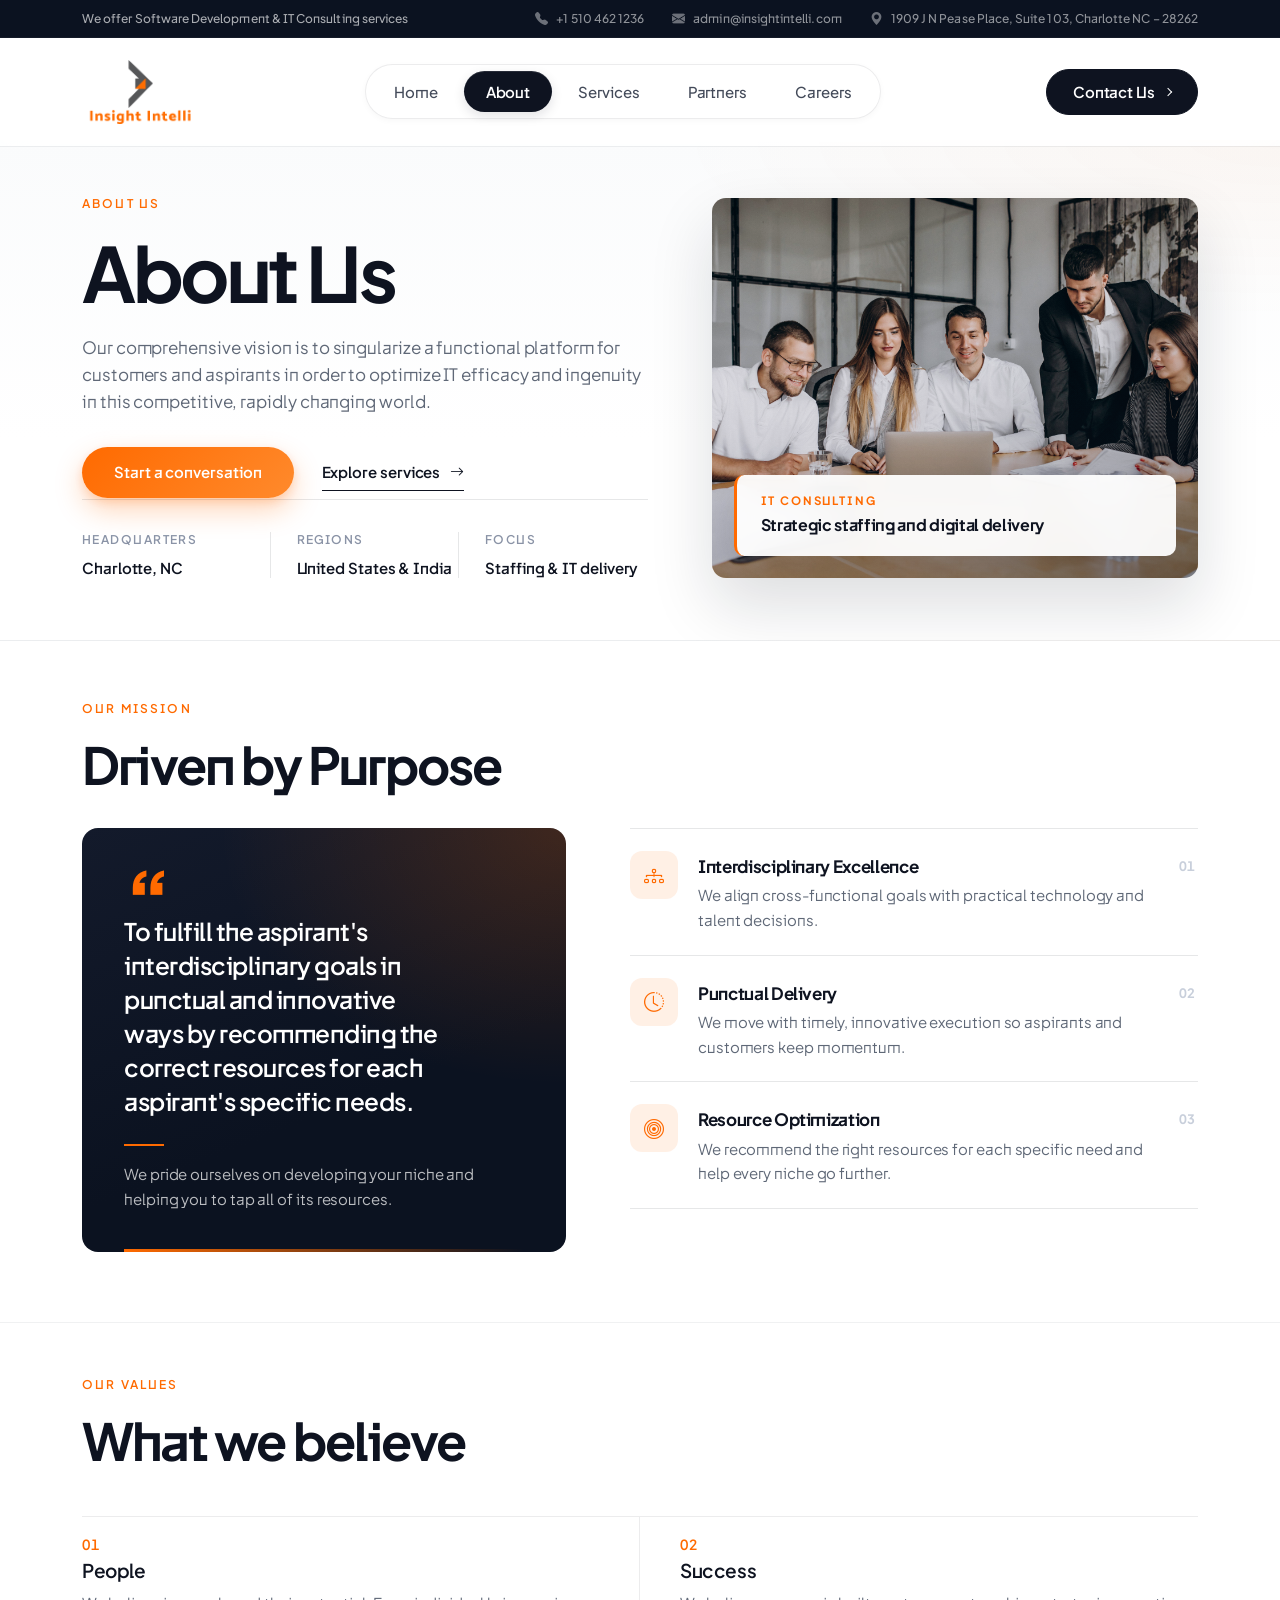
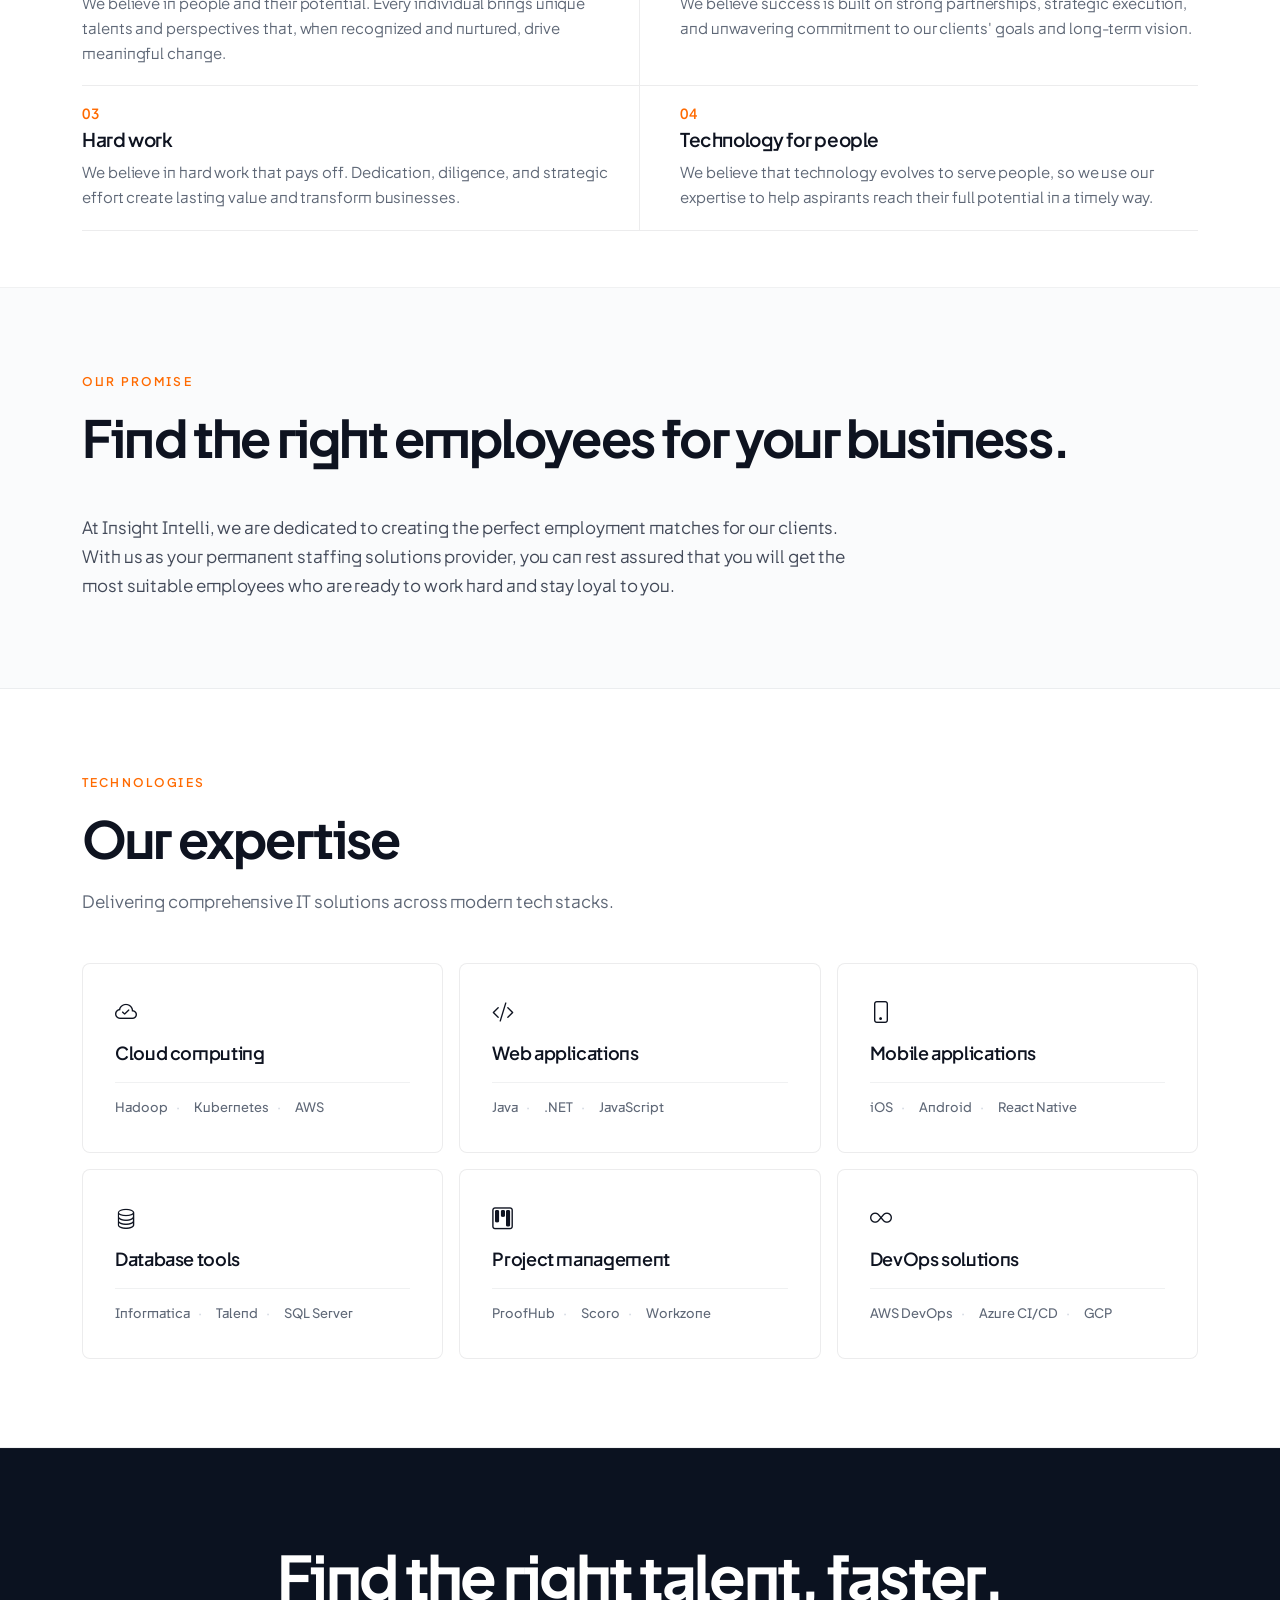
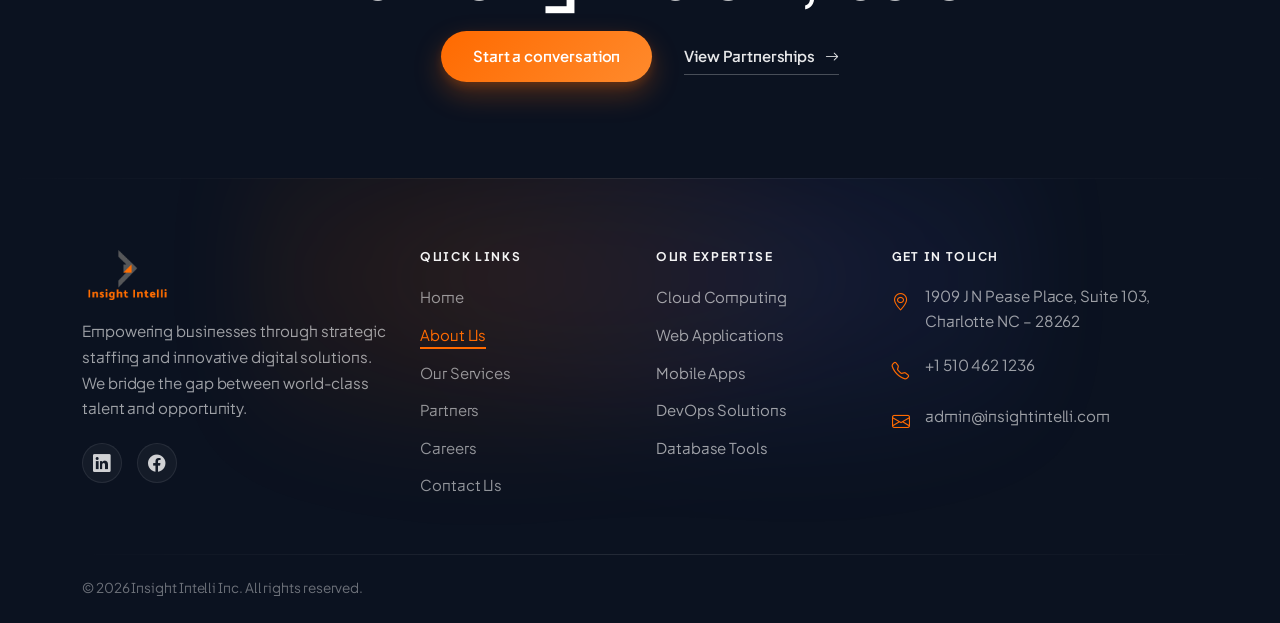
==== about.html @ dd3895fb "refactor: update headings for clarity and improved messaging on about and services pages" ====
﻿<!doctype html>
<html lang="en">
  <head>
    <meta charset="UTF-8" />
    <meta name="viewport" content="width=device-width, initial-scale=1.0" />
    <!-- SEO Meta Tags -->
    <title>About Insight Intelli | Staffing, Automation &amp; Digital Delivery</title>
    <meta
      name="description"
      content="Learn about Insight Intelli, a strategic staffing and digital solutions company helping customers and aspirants improve IT efficiency, delivery, and growth."
    />
    <meta name="robots" content="index, follow, max-image-preview:large" />
    <link rel="canonical" href="https://insightintelli.com/about.html" />

    <!-- Open Graph -->
    <meta property="og:type" content="website" />
    <meta property="og:title" content="About Insight Intelli | Staffing, Automation &amp; Digital Delivery" />
    <meta
      property="og:description"
      content="Learn about Insight Intelli, a strategic staffing and digital solutions company helping customers and aspirants improve IT efficiency, delivery, and growth."
    />
    <meta property="og:image" content="https://insightintelli.com/images/logo.png" />
    <meta property="og:image:alt" content="Insight Intelli logo" />
    <meta property="og:url" content="https://insightintelli.com/about.html" />
    <meta property="og:site_name" content="Insight Intelli" />
    <meta property="og:locale" content="en_US" />

    <!-- Twitter Card -->
    <meta name="twitter:card" content="summary_large_image" />
    <meta name="twitter:title" content="About Insight Intelli | Staffing, Automation &amp; Digital Delivery" />
    <meta
      name="twitter:description"
      content="Learn about Insight Intelli, a strategic staffing and digital solutions company helping customers and aspirants improve IT efficiency, delivery, and growth."
    />
    <meta name="twitter:image" content="https://insightintelli.com/images/logo.png" />
    <meta name="twitter:image:alt" content="Insight Intelli logo" />

    <!-- Additional SEO -->
    <meta name="author" content="Insight Intelli" />
    <meta name="theme-color" content="#ff6a00" />
    <meta name="keywords" content="about Insight Intelli, IT staffing company, technology consulting, digital delivery, company mission, values, IT expertise" />


    <!-- Preconnect for Performance -->
    <link rel="preconnect" href="https://fonts.googleapis.com" />
    <link rel="preconnect" href="https://fonts.gstatic.com" crossorigin />

    <!-- Fonts -->
    <link
      href="https://fonts.googleapis.com/css2?family=Plus+Jakarta+Sans:wght@400;500;600;700;800&family=Manrope:wght@400;500;600;700;800&display=swap"
      rel="stylesheet"
    />

    <!-- Bootstrap CSS -->
    <link
      href="https://cdn.jsdelivr.net/npm/bootstrap@5.3.0/dist/css/bootstrap.min.css"
      rel="stylesheet"
    />

    <!-- Bootstrap Icons -->
    <link
      rel="stylesheet"
      href="https://cdn.jsdelivr.net/npm/bootstrap-icons@1.11.1/font/bootstrap-icons.css"
    />

    <!-- Custom Stylesheet -->
    <link rel="stylesheet" href="style.css" />
    <link rel="stylesheet" href="about.css" />

    <!-- Favicon -->
    <link rel="icon" href="images/logo.png" type="image/png" />

    <!-- Schema.org Structured Data -->
    <script type="application/ld+json">
      {
        "@context": "https://schema.org",
        "@type": "Organization",
        "name": "Insight Intelli",
        "url": "https://insightintelli.com",
        "logo": "https://insightintelli.com/images/logo.png",
        "description": "Strategic staffing, smart automation, and scalable digital solutions.",
        "contactPoint": {
          "@type": "ContactPoint",
          "telephone": "+1-510-462-1236",
          "contactType": "customer service",
          "email": "admin@insightintelli.com"
        },
        "sameAs": [
          "https://www.linkedin.com/company/insightintelli-inc./",
          "https://www.facebook.com/insightintelli/"
        ]
      }
    </script>
  </head>
  <body>
    <!-- Skip to Content (Accessibility) -->
    <a href="#main-content" class="skip-to-content">Skip to main content</a>

    <header class="header" role="banner">
      <!-- TOP INFO BAR -->
      <div class="top-bar">
        <div class="container">
          <div class="top-bar-left">
            We offer Software Development & IT Consulting services
          </div>
          <div class="top-bar-right d-none d-md-flex">
            <a href="tel:+15104621236" class="top-bar-link">
              <i class="bi bi-telephone-fill"></i>
              +1 510 462 1236
            </a>
            <a href="mailto:admin@insightintelli.com" class="top-bar-link">
              <i class="bi bi-envelope-fill"></i>
              admin@insightintelli.com
            </a>
            <div class="top-bar-link">
              <i class="bi bi-geo-alt-fill"></i>
              1909 J N Pease Place, Suite 103, Charlotte NC &ndash; 28262
            </div>
          </div>
        </div>
      </div>

      <!-- MAIN NAVBAR -->
      <nav class="navbar navbar-expand-lg modern-navbar">
        <div class="container">
          <a class="navbar-brand" href="index.html">
            <img src="images/logo.png" alt="Insight Intelli" />
          </a>

          <button
            class="navbar-toggler"
            type="button"
            data-bs-toggle="collapse"
            data-bs-target="#navbarNav"
            aria-controls="navbarNav"
            aria-expanded="false"
            aria-label="Toggle navigation"
          >
            <span class="toggler-icon"></span>
            <span class="toggler-icon"></span>
            <span class="toggler-icon"></span>
          </button>

          <div class="collapse navbar-collapse" id="navbarNav">
            <ul class="navbar-nav mx-auto">
              <li class="nav-item">
                <a class="nav-link" href="index.html">Home</a>
              </li>
              <li class="nav-item">
                <a class="nav-link active" href="about.html">About</a>
              </li>
              <li class="nav-item">
                <a class="nav-link" href="services.html">Services</a>
              </li>
              <li class="nav-item">
                <a class="nav-link" href="partners.html">Partners</a>
              </li>
              <li class="nav-item">
                <a class="nav-link" href="careers.html">Careers</a>
              </li>
            </ul>
            <div class="d-none d-lg-block">
              <a href="contact.html" class="nav-cta">Contact Us</a>
            </div>
            <!-- Mobile only CTA -->
            <div class="d-lg-none mt-3">
              <a href="contact.html" class="nav-cta w-100 text-center"
                >Contact Us</a
              >
            </div>
          </div>
        </div>
      </nav>
    </header>

    <main id="main-content">
      <!-- ========== HERO ========== -->
      <section class="ab-hero" aria-labelledby="ab-hero-h">
        <div class="container ab-hero-inner">
          <div class="ab-hero-main">
            <div class="ab-hero-copy">
              <p class="ab-eyebrow">About Us</p>
              <h1 class="ab-hero-title" id="ab-hero-h">About Us</h1>
              <p class="ab-hero-sub">
                Our comprehensive vision is to singularize a functional platform
                for customers and aspirants in order to optimize IT efficacy and
                ingenuity in this competitive, rapidly changing world.
              </p>
              <div class="ab-hero-actions">
                <a href="contact.html" class="btn btn-brand">Start a conversation</a>
                <a href="services.html" class="ab-link">
                  Explore services
                  <i class="bi bi-arrow-right" aria-hidden="true"></i>
                </a>
              </div>

              <dl class="ab-hero-strip" aria-label="Company at a glance">
                <div class="ab-strip-item">
                  <dt>Headquarters</dt>
                  <dd>Charlotte, NC</dd>
                </div>
                <div class="ab-strip-item">
                  <dt>Regions</dt>
                  <dd>United States &amp; India</dd>
                </div>
                <div class="ab-strip-item">
                  <dt>Focus</dt>
                  <dd>Staffing &amp; IT delivery</dd>
                </div>
              </dl>
            </div>

            <div class="ab-hero-visual" aria-hidden="true">
              <div class="ab-visual-image">
                <img
                  src="images/slider/02.jpg"
                  alt=""
                  loading="eager"
                  decoding="async"
                />
              </div>
              <div class="ab-visual-panel">
                <span>IT consulting</span>
                <strong>Strategic staffing and digital delivery</strong>
              </div>
            </div>
          </div>
        </div>
      </section>

      <!-- ========== MISSION ========== -->
      <section class="ab-story" aria-labelledby="ab-story-h">
        <div class="container">
          <header class="ab-section-head">
            <p class="ab-eyebrow">Our mission</p>
            <h2 class="ab-heading" id="ab-story-h">Driven by Purpose</h2>
          </header>

          <div class="ab-mission-layout">
            <!-- Mission statement card -->
            <figure class="ab-mission-card">
              <span class="ab-mission-mark" aria-hidden="true">&ldquo;</span>
              <blockquote class="ab-mission-quote">
                <p>
                  To fulfill the aspirant's interdisciplinary goals in punctual
                  and innovative ways by recommending the correct resources for
                  each aspirant's specific needs.
                </p>
              </blockquote>
              <figcaption class="ab-mission-cite">
                <span class="ab-mission-cite-rule" aria-hidden="true"></span>
                We pride ourselves on developing your niche and helping you to
                tap all of its resources.
              </figcaption>
            </figure>

            <!-- Guiding principles -->
            <ul class="ab-mission-principles" aria-label="Mission principles">
              <li class="ab-mission-principle">
                <span class="ab-principle-icon" aria-hidden="true">
                  <i class="bi bi-diagram-3"></i>
                </span>
                <div class="ab-principle-body">
                  <h3>Interdisciplinary Excellence</h3>
                  <p>We align cross-functional goals with practical technology and talent decisions.</p>
                </div>
                <span class="ab-principle-index" aria-hidden="true">01</span>
              </li>
              <li class="ab-mission-principle">
                <span class="ab-principle-icon" aria-hidden="true">
                  <i class="bi bi-clock-history"></i>
                </span>
                <div class="ab-principle-body">
                  <h3>Punctual Delivery</h3>
                  <p>We move with timely, innovative execution so aspirants and customers keep momentum.</p>
                </div>
                <span class="ab-principle-index" aria-hidden="true">02</span>
              </li>
              <li class="ab-mission-principle">
                <span class="ab-principle-icon" aria-hidden="true">
                  <i class="bi bi-bullseye"></i>
                </span>
                <div class="ab-principle-body">
                  <h3>Resource Optimization</h3>
                  <p>We recommend the right resources for each specific need and help every niche go further.</p>
                </div>
                <span class="ab-principle-index" aria-hidden="true">03</span>
              </li>
            </ul>
          </div>
        </div>
      </section>

      <!-- ========== VALUES ========== -->
      <section class="ab-values" aria-labelledby="ab-values-h">
        <div class="container">
          <header class="ab-section-head">
            <p class="ab-eyebrow">Our values</p>
            <h2 class="ab-heading" id="ab-values-h">What we believe</h2>
          </header>

          <div class="ab-values-grid">
            <article class="ab-value">
              <span class="ab-value-num" aria-hidden="true">01</span>
              <h3 class="ab-value-title">People</h3>
              <p class="ab-value-desc">
                We believe in people and their potential. Every individual brings unique talents and perspectives that, when recognized and nurtured, drive meaningful change.
              </p>
            </article>

            <article class="ab-value">
              <span class="ab-value-num" aria-hidden="true">02</span>
              <h3 class="ab-value-title">Success</h3>
              <p class="ab-value-desc">
                We believe success is built on strong partnerships, strategic execution, and unwavering commitment to our clients' goals and long-term vision.
              </p>
            </article>

            <article class="ab-value">
              <span class="ab-value-num" aria-hidden="true">03</span>
              <h3 class="ab-value-title">Hard work</h3>
              <p class="ab-value-desc">
                We believe in hard work that pays off. Dedication, diligence, and strategic effort create lasting value and transform businesses.
              </p>
            </article>

            <article class="ab-value">
              <span class="ab-value-num" aria-hidden="true">04</span>
              <h3 class="ab-value-title">Technology for people</h3>
              <p class="ab-value-desc">
                We believe that technology evolves to serve people, so we use
                our expertise to help aspirants reach their full potential in
                a timely way.
              </p>
            </article>
          </div>
        </div>
      </section>

      <!-- ========== FIND THE RIGHT EMPLOYEES ========== -->
      <section class="ab-why" aria-labelledby="ab-why-h">
        <div class="container">
          <header class="ab-section-head">
            <p class="ab-eyebrow">Our promise</p>
            <h2 class="ab-heading" id="ab-why-h">
              Find the right employees for your business.
            </h2>
          </header>

          <p class="ab-promise-text">
            At Insight Intelli, we are dedicated to creating the perfect
            employment matches for our clients. With us as your permanent
            staffing solutions provider, you can rest assured that you will
            get the most suitable employees who are ready to work hard and
            stay loyal to you.
          </p>
        </div>
      </section>

      <!-- ========== TECHNOLOGIES (was Expertise) ========== -->
      <section class="ab-tech" id="expertise" aria-labelledby="ab-tech-h">
        <div class="container">
          <header class="ab-section-head">
            <p class="ab-eyebrow">Technologies</p>
            <h2 class="ab-heading" id="ab-tech-h">Our expertise</h2>
            <p class="ab-section-sub">
              Delivering comprehensive IT solutions across modern tech stacks.
            </p>
          </header>

          <div class="ab-tech-grid">
            <article class="ab-tech-card">
              <i class="bi bi-cloud-check ab-tech-icon" aria-hidden="true"></i>
              <h3 class="ab-tech-title">Cloud computing</h3>
              <div class="ab-tech-tags">
                <span class="ab-tag">Hadoop</span>
                <span class="ab-tag">Kubernetes</span>
                <span class="ab-tag">AWS</span>
              </div>
            </article>

            <article class="ab-tech-card">
              <i class="bi bi-code-slash ab-tech-icon" aria-hidden="true"></i>
              <h3 class="ab-tech-title">Web applications</h3>
              <div class="ab-tech-tags">
                <span class="ab-tag">Java</span>
                <span class="ab-tag">.NET</span>
                <span class="ab-tag">JavaScript</span>
              </div>
            </article>

            <article class="ab-tech-card">
              <i class="bi bi-phone ab-tech-icon" aria-hidden="true"></i>
              <h3 class="ab-tech-title">Mobile applications</h3>
              <div class="ab-tech-tags">
                <span class="ab-tag">iOS</span>
                <span class="ab-tag">Android</span>
                <span class="ab-tag">React Native</span>
              </div>
            </article>

            <article class="ab-tech-card">
              <i class="bi bi-database ab-tech-icon" aria-hidden="true"></i>
              <h3 class="ab-tech-title">Database tools</h3>
              <div class="ab-tech-tags">
                <span class="ab-tag">Informatica</span>
                <span class="ab-tag">Talend</span>
                <span class="ab-tag">SQL Server</span>
              </div>
            </article>

            <article class="ab-tech-card">
              <i class="bi bi-kanban ab-tech-icon" aria-hidden="true"></i>
              <h3 class="ab-tech-title">Project management</h3>
              <div class="ab-tech-tags">
                <span class="ab-tag">ProofHub</span>
                <span class="ab-tag">Scoro</span>
                <span class="ab-tag">Workzone</span>
              </div>
            </article>

            <article class="ab-tech-card">
              <i class="bi bi-infinity ab-tech-icon" aria-hidden="true"></i>
              <h3 class="ab-tech-title">DevOps solutions</h3>
              <div class="ab-tech-tags">
                <span class="ab-tag">AWS DevOps</span>
                <span class="ab-tag">Azure CI/CD</span>
                <span class="ab-tag">GCP</span>
              </div>
            </article>
          </div>
        </div>
      </section>

      <!-- ========== CTA ========== -->
      <section class="ab-cta" aria-labelledby="ab-cta-h">
        <div class="container">
          <h2 class="ab-cta-title" id="ab-cta-h">Find the right talent, faster.</h2>
          <div class="ab-cta-actions">
            <a href="contact.html" class="btn btn-brand">Start a conversation</a>
            <a href="partners.html" class="ab-link ab-link--inverse">
              View Partnerships
              <i class="bi bi-arrow-right" aria-hidden="true"></i>
            </a>
          </div>
        </div>
      </section>
    </main>

    <!-- ========== FOOTER ========== -->
    <footer class="site-footer" role="contentinfo">
      <div class="container">
        <div class="footer-grid">
          <!-- Column 1: Brand & Social -->
          <div class="footer-column">
            <a
              href="index.html"
              class="footer-logo"
              aria-label="Insight Intelli Home"
            >
              <img
                src="images/logo.png"
                alt="Insight Intelli"
                width="200"
                height="60"
              />
            </a>
            <p class="footer-brand-text">
              Empowering businesses through strategic staffing and innovative
              digital solutions. We bridge the gap between world-class talent
              and opportunity.
            </p>
            <div class="footer-social">
              <a
                href="https://www.linkedin.com/company/insightintelli-inc./"
                target="_blank"
                rel="noopener"
                aria-label="LinkedIn"
                ><i class="bi bi-linkedin"></i
              ></a>
              <a
                href="https://www.facebook.com/insightintelli/"
                target="_blank"
                rel="noopener"
                aria-label="Facebook"
                ><i class="bi bi-facebook"></i
              ></a>
            </div>
          </div>

          <!-- Column 2: Quick Links -->
          <div class="footer-column">
            <h3 class="footer-heading">Quick Links</h3>
            <ul class="footer-links">
              <li><a href="index.html">Home</a></li>
              <li><a href="about.html">About Us</a></li>
              <li><a href="services.html">Our Services</a></li>
              <li><a href="partners.html">Partners</a></li>
              <li><a href="careers.html">Careers</a></li>
              <li><a href="contact.html">Contact Us</a></li>
            </ul>
          </div>

          <!-- Column 3: Our Expertise -->
          <div class="footer-column">
            <h3 class="footer-heading">Our Expertise</h3>
            <ul class="footer-links expertise-links">
              <li><a href="about.html#expertise">Cloud Computing</a></li>
              <li><a href="about.html#expertise">Web Applications</a></li>
              <li><a href="about.html#expertise">Mobile Apps</a></li>
              <li><a href="about.html#expertise">DevOps Solutions</a></li>
              <li><a href="about.html#expertise">Database Tools</a></li>
            </ul>
          </div>

          <!-- Column 4: Contact & Newsletter -->
          <div class="footer-column">
            <h3 class="footer-heading">Get in Touch</h3>
            <div class="footer-contact-info">
              <div class="footer-contact-item">
                <i class="bi bi-geo-alt" aria-hidden="true"></i>
                <span
                  >1909 J N Pease Place, Suite 103, Charlotte NC &ndash; 28262</span
                >
              </div>
              <div class="footer-contact-item">
                <i class="bi bi-telephone" aria-hidden="true"></i>
                <a href="tel:+15104621236">+1 510 462 1236</a>
              </div>
              <div class="footer-contact-item">
                <i class="bi bi-envelope" aria-hidden="true"></i>
                <a href="mailto:admin@insightintelli.com"
                  >admin@insightintelli.com</a
                >
              </div>
            </div>

          </div>
        </div>

        <div class="footer-bottom">
          <div class="footer-separator"></div>
          <div class="footer-copyright-wrapper">
            <p>&copy; 2026 Insight Intelli Inc. All rights reserved.</p>

          </div>
        </div>
      </div>
    </footer>

    <!-- Scroll to Top -->
    <button id="scrollToTop" class="scroll-to-top" aria-label="Scroll to top">
      <i class="bi bi-arrow-up" aria-hidden="true"></i>
    </button>

    <!-- Bootstrap JS -->
    <script src="https://cdn.jsdelivr.net/npm/bootstrap@5.3.0/dist/js/bootstrap.bundle.min.js"></script>

    <script>
      // ========== HEADER SCROLL EFFECT ==========
      const header = document.querySelector(".header");
      window.addEventListener(
        "scroll",
        function () {
          header.classList.toggle("scrolled", window.scrollY > 50);
        },
        { passive: true },
      );

      // ========== INTERSECTION OBSERVER FOR SCROLL ANIMATIONS ==========

      const scrollObserver = new IntersectionObserver(
        function (entries) {
          entries.forEach((entry) => {
            if (entry.isIntersecting) {
              entry.target.classList.add("scroll-animate");
              scrollObserver.unobserve(entry.target);
            }
          });
        },
        { threshold: 0.1, rootMargin: "0px 0px -50px 0px" },
      );

      document
        .querySelectorAll(
          ".vision-item, .service-card, .mission-pillar, .value-card, .ab-section-head, .ab-story-quote, .ab-promise-text, .ab-mission-card, .ab-mission-principle, .ab-value, .ab-tech-card",
        )
        .forEach((el) => scrollObserver.observe(el));

      // ========== DYNAMIC HERO CAROUSEL TEXT ==========

      const dynamicTitle = document.getElementById("dynamic-title");
      const dynamicDescription = document.getElementById(
        "hero-description-text",
      );
      const carousel = document.getElementById("heroCarousel");

      function updateHeroText(item) {
        if (!item) return;
        const title = item.getAttribute("data-title");
        const description = item.getAttribute("data-description");

        if (title && dynamicTitle) {
          dynamicTitle.style.opacity = "0";
          setTimeout(() => {
            dynamicTitle.textContent = title;
            dynamicTitle.style.transition = "opacity 0.5s ease";
            dynamicTitle.style.opacity = "1";
          }, 250);
        }

        if (description && dynamicDescription) {
          dynamicDescription.style.opacity = "0";
          setTimeout(() => {
            dynamicDescription.textContent = description;
            dynamicDescription.style.transition = "opacity 0.5s ease";
            dynamicDescription.style.opacity = "1";
          }, 250);
        }
      }

      if (carousel) {
        carousel.addEventListener("slid.bs.carousel", function (event) {
          updateHeroText(event.relatedTarget);
        });
        updateHeroText(carousel.querySelector(".carousel-item.active"));
      }

      // ========== CAROUSEL PROGRESS BAR ==========

      const progressBar = document.getElementById("carouselProgress");
      const totalSlides = 4;
      let currentSlide = 0;

      function updateProgress() {
        if (!progressBar) return;
        progressBar.style.width =
          ((currentSlide + 1) / totalSlides) * 100 + "%";
      }

      if (carousel) {
        carousel.addEventListener("slid.bs.carousel", function (event) {
          currentSlide = Array.from(
            event.relatedTarget.parentNode.children,
          ).indexOf(event.relatedTarget);
          updateProgress();
        });
        updateProgress();
      }

      // ========== MOBILE MENU ==========

      // Auto-close on link click
      document.querySelectorAll(".navbar-nav .nav-link").forEach((link) => {
        link.addEventListener("click", () => {
          const navbarCollapse = document.getElementById("navbarNav");
          if (navbarCollapse && navbarCollapse.classList.contains("show")) {
            new bootstrap.Collapse(navbarCollapse, { toggle: false }).hide();
          }
        });
      });

      // Close button
      const mobileMenuCloseBtn = document.querySelector(".mobile-menu-close");
      if (mobileMenuCloseBtn) {
        mobileMenuCloseBtn.addEventListener("click", () => {
          const navbarCollapse = document.getElementById("navbarNav");
          if (navbarCollapse && navbarCollapse.classList.contains("show")) {
            new bootstrap.Collapse(navbarCollapse, { toggle: false }).hide();
          }
        });
      }

      // ========== SMOOTH SCROLL FOR ANCHOR LINKS ==========

      document.querySelectorAll('a[href^="#"]').forEach((anchor) => {
        anchor.addEventListener("click", function (e) {
          const href = this.getAttribute("href");
          if (href === "#") return;

          e.preventDefault();
          const target = document.querySelector(href);
          if (target) {
            target.scrollIntoView({ behavior: "smooth", block: "start" });
          }
        });
      });

      // ========== ANIMATED COUNTERS ==========

      function animateCounter(element, target, duration = 2000) {
        let current = 0;
        const increment = target / (duration / 16);

        const timer = setInterval(() => {
          current += increment;
          if (current >= target) {
            element.textContent = target;
            clearInterval(timer);
          } else {
            element.textContent = Math.floor(current);
          }
        }, 16);
      }

      const counters = document.querySelectorAll("[data-count]");
      if (counters.length > 0) {
        const counterObserver = new IntersectionObserver(
          (entries) => {
            entries.forEach((entry) => {
              if (entry.isIntersecting) {
                const target = parseInt(
                  entry.target.getAttribute("data-count"),
                );
                animateCounter(entry.target, target);
                counterObserver.unobserve(entry.target);
              }
            });
          },
          { threshold: 0.5 },
        );
        counters.forEach((counter) => counterObserver.observe(counter));
      }

      // ========== BUTTON RIPPLE EFFECTS ==========

      document.querySelectorAll(".btn").forEach((btn) => {
        btn.addEventListener("click", function (e) {
          const ripple = document.createElement("span");
          const rect = this.getBoundingClientRect();
          const size = Math.max(rect.width, rect.height);
          const x = e.clientX - rect.left - size / 2;
          const y = e.clientY - rect.top - size / 2;

          ripple.style.width = ripple.style.height = size + "px";
          ripple.style.left = x + "px";
          ripple.style.top = y + "px";
          ripple.className = "ripple";

          this.appendChild(ripple);
          setTimeout(() => ripple.remove(), 600);
        });
      });

      // ========== KEYBOARD NAVIGATION ==========

      document.addEventListener("keydown", function (e) {
        if (e.key === "Escape") {
          const navbarCollapse = document.getElementById("navbarNav");
          if (navbarCollapse && navbarCollapse.classList.contains("show")) {
            new bootstrap.Collapse(navbarCollapse).hide();
          }
        }
      });

      // ========== SCROLL TO TOP BUTTON ==========

      const scrollTopBtn = document.getElementById("scrollToTop");

      window.addEventListener(
        "scroll",
        function () {
          if (window.pageYOffset > 300) {
            scrollTopBtn.classList.add("visible");
          } else {
            scrollTopBtn.classList.remove("visible");
          }
        },
        { passive: true },
      );

      scrollTopBtn.addEventListener("click", () => {
        window.scrollTo({ top: 0, behavior: "smooth" });
      });

      // ========== NAVBAR & FOOTER ACTIVE LINK ==========

      const currentPage = location.pathname.split("/").pop() || "index.html";
      const allNavLinks = document.querySelectorAll(
        ".navbar-nav .nav-link, .footer-links a",
      );

      allNavLinks.forEach((item) => {
        const linkHref = item.getAttribute("href");
        if (linkHref && linkHref.startsWith(currentPage)) {
          item.classList.add("active");
        }
      });

      // ========== LAZY LOAD IMAGES ==========

      if ("IntersectionObserver" in window) {
        const imageObserver = new IntersectionObserver((entries) => {
          entries.forEach((entry) => {
            if (entry.isIntersecting) {
              const img = entry.target;
              if (img.dataset.src) {
                img.src = img.dataset.src;
              }
              img.classList.remove("lazy");
              imageObserver.unobserve(img);
            }
          });
        });

        document
          .querySelectorAll("img.lazy")
          .forEach((img) => imageObserver.observe(img));
      }

      // ========== FORM VALIDATION ==========

      document.querySelectorAll("form").forEach((form) => {
        form.addEventListener("submit", function (e) {
          if (!this.checkValidity()) {
            e.preventDefault();
            e.stopPropagation();
          }
          this.classList.add("was-validated");
        });
      });
    </script>
  </body>
</html>
---- style.css ----
/* ============================================================
   INSIGHT INTELLI — Main Stylesheet
   Rewritten: March 2026 · Mobile-first · Design Tokens
   ============================================================ */

/* ========== 1. DESIGN TOKENS ========== */

:root {
  /* Brand colors — refined warm signature with deeper extremes */
  --color-brand: #ff6a00;
  --color-brand-light: #ff8a2c;
  --color-brand-dark: #c44f00;
  --color-brand-deep: #7a2e00;
  --color-brand-alpha-10: rgba(255, 106, 0, 0.1);
  --color-brand-alpha-15: rgba(255, 106, 0, 0.15);
  --color-brand-alpha-20: rgba(255, 106, 0, 0.2);
  --color-brand-alpha-30: rgba(255, 106, 0, 0.3);
  --color-brand-alpha-50: rgba(255, 106, 0, 0.5);

  /* Accent (used sparingly for "AI" depth) */
  --color-accent: #5b6bf0;
  --color-accent-soft: rgba(91, 107, 240, 0.08);

  /* Neutral palette — cooler, more refined Tailwind-grade slate */
  --color-white: #ffffff;
  --color-black: #0a0e14;
  --color-ink: #0b1220;
  --color-gray-50: #f7f8fb;
  --color-gray-100: #eef1f6;
  --color-gray-200: #e2e6ee;
  --color-gray-300: #c8cfdb;
  --color-gray-400: #8a93a6;
  --color-gray-500: #5f6877;
  --color-gray-600: #434a59;
  --color-gray-700: #2d3340;
  --color-gray-800: #1a1f2b;
  --color-gray-900: #0e1320;

  /* Hero dark */
  --color-hero-bg: #0a0e14;
  --color-hero-mid: #14233f;

  /* Typography — premium humanist sans stack */
  --font-family:
    "Plus Jakarta Sans", "Manrope", "Inter", -apple-system, BlinkMacSystemFont,
    "Segoe UI", Roboto, "Helvetica Neue", Arial, sans-serif;
  --font-family-display:
    "Plus Jakarta Sans", "Manrope", "Inter", -apple-system, BlinkMacSystemFont,
    "Segoe UI", Roboto, sans-serif;

  /* Type scale — tighter, more deliberate */
  --font-size-xs: 0.75rem;
  --font-size-sm: 0.875rem;
  --font-size-base: 1rem;
  --font-size-md: 1.0625rem;
  --font-size-lg: 1.1875rem;
  --font-size-xl: 1.375rem;
  --font-size-2xl: 1.625rem;
  --font-size-3xl: 2.25rem;
  --font-size-4xl: 3.5rem;
  --font-size-5xl: 4.5rem;

  /* Tracking */
  --tracking-tight: -0.02em;
  --tracking-tighter: -0.035em;
  --tracking-display: -0.04em;
  --tracking-wide: 0.08em;
  --tracking-eyebrow: 0.14em;

  /* Spacing scale */
  --space-xs: 4px;
  --space-sm: 8px;
  --space-md: 16px;
  --space-lg: 24px;
  --space-xl: 32px;
  --space-2xl: 48px;
  --space-3xl: 48px;
  --space-4xl: 64px;
  --space-5xl: 88px;

  /* Borders & Radius — slightly softer */
  --radius-sm: 8px;
  --radius-md: 14px;
  --radius-lg: 20px;
  --radius-xl: 28px;
  --radius-full: 999px;
  --border-light: 1px solid rgba(14, 19, 32, 0.06);
  --border-subtle: 1px solid rgba(14, 19, 32, 0.04);

  /* Shadow scale — layered, premium, low-saturation */
  --shadow-xs: 0 1px 2px rgba(14, 19, 32, 0.04);
  --shadow-sm: 0 2px 8px rgba(14, 19, 32, 0.04), 0 1px 2px rgba(14, 19, 32, 0.03);
  --shadow-md: 0 8px 24px rgba(14, 19, 32, 0.06), 0 2px 6px rgba(14, 19, 32, 0.04);
  --shadow-lg: 0 18px 48px rgba(14, 19, 32, 0.10), 0 4px 12px rgba(14, 19, 32, 0.05);
  --shadow-xl: 0 32px 80px rgba(14, 19, 32, 0.16), 0 8px 20px rgba(14, 19, 32, 0.06);
  --shadow-brand: 0 12px 28px rgba(255, 106, 0, 0.28), 0 4px 10px rgba(255, 106, 0, 0.18);
  --shadow-brand-lg: 0 20px 48px rgba(255, 106, 0, 0.32), 0 6px 14px rgba(255, 106, 0, 0.20);

  /* Glassmorphism */
  --glass-bg: rgba(255, 255, 255, 0.65);
  --glass-bg-dark: rgba(10, 14, 20, 0.55);
  --glass-border: rgba(255, 255, 255, 0.55);
  --glass-border-dark: rgba(255, 255, 255, 0.08);
  --glass-blur: blur(20px);
  --glass-blur-strong: blur(32px);
  --glass-shadow: 0 10px 32px rgba(14, 19, 32, 0.08);

  /* Gradients */
  --gradient-brand: linear-gradient(135deg, #ff6a00 0%, #ff8a2c 100%);
  --gradient-brand-deep: linear-gradient(135deg, #c44f00 0%, #ff6a00 100%);
  --gradient-dark: linear-gradient(160deg, #0a0e14 0%, #11192a 60%, #14233f 100%);
  --gradient-surface: linear-gradient(180deg, #ffffff 0%, #f7f8fb 100%);

  /* Transitions */
  --ease-out: cubic-bezier(0.22, 1, 0.36, 1);
  --ease-spring: cubic-bezier(0.34, 1.56, 0.64, 1);
  --ease-smooth: cubic-bezier(0.65, 0, 0.35, 1);
  --transition-fast: 0.2s var(--ease-out);
  --transition-base: 0.3s var(--ease-out);
  --transition-slow: 0.5s var(--ease-out);

  /* Layout */
  --header-height: 0px;
}

/* ========== 2. RESET & BASE ========== */

html {
  scroll-behavior: smooth;
  scroll-padding-top: 140px;
  overflow-x: hidden;
}

*,
*::before,
*::after {
  box-sizing: border-box;
}

body {
  font-family: var(--font-family);
  background-color: var(--color-white);
  color: var(--color-gray-800);
  margin: 0;
  padding: 0;
  overflow-x: hidden;
  -webkit-font-smoothing: antialiased;
  -moz-osx-font-smoothing: grayscale;
  font-feature-settings: "ss01", "cv11", "cv02";
  text-rendering: optimizeLegibility;
  font-size: 16px;
  line-height: 1.6;
  letter-spacing: -0.005em;
}

/* Premium typography defaults */
h1, h2, h3, h4, h5, h6 {
  font-family: var(--font-family-display);
  font-weight: 700;
  letter-spacing: var(--tracking-tight);
  color: var(--color-gray-900);
}

h1 { font-weight: 800; letter-spacing: var(--tracking-display); }
h2 { font-weight: 800; letter-spacing: var(--tracking-tighter); }

p { color: var(--color-gray-600); }

a { color: inherit; }

::selection {
  background: var(--color-brand);
  color: var(--color-white);
}

/* Container refinements — slightly more breathing room on wide screens */
@media (min-width: 1400px) {
  .container { max-width: 1280px; }
}

/* ========== 3. ACCESSIBILITY ========== */

.skip-to-content {
  position: absolute;
  top: -100%;
  left: 50%;
  transform: translateX(-50%);
  background: var(--color-brand);
  color: var(--color-white);
  padding: 12px 24px;
  border-radius: var(--radius-full);
  font-weight: 600;
  font-size: var(--font-size-sm);
  z-index: 9999;
  text-decoration: none;
  transition: top var(--transition-fast);
}

.skip-to-content:focus {
  top: 12px;
}

:focus-visible {
  outline: 3px solid var(--color-brand);
  outline-offset: 2px;
}

@media (prefers-reduced-motion: reduce) {
  *,
  *::before,
  *::after {
    animation-duration: 0.01ms !important;
    animation-iteration-count: 1 !important;
    transition-duration: 0.01ms !important;
  }
}

/* ========== 4. TOP INFO BAR ========== */

.top-bar {
  background-color: var(--color-ink);
  color: rgba(255, 255, 255, 0.55);
  font-size: 0.75rem;
  font-weight: 500;
  padding: 8px 0;
  letter-spacing: 0.005em;
  border-bottom: 1px solid rgba(255, 255, 255, 0.04);
}

.top-bar .container {
  display: flex;
  justify-content: space-between;
  align-items: center;
}

.top-bar-left {
  font-weight: 500;
  color: rgba(255, 255, 255, 0.65);
}

.top-bar-right {
  display: flex;
  gap: 28px;
}

.top-bar-link {
  display: inline-flex;
  align-items: center;
  gap: 8px;
  text-decoration: none;
  color: rgba(255, 255, 255, 0.55);
  transition: color 0.25s var(--ease-out);
}

.top-bar-link:hover {
  color: var(--color-white);
}

.top-bar-link i {
  color: rgba(255, 255, 255, 0.4);
  font-size: 0.8125rem;
  transition: color 0.25s var(--ease-out);
}

.top-bar-link:hover i {
  color: rgba(255, 255, 255, 0.75);
}

/* ========== 5. HEADER & NAVBAR ========== */

.header {
  position: fixed;
  top: 0;
  width: 100%;
  z-index: 1000;
  background: transparent;
  border-bottom: 1px solid transparent;
  transition: background 0.4s var(--ease-out),
              border-color 0.4s var(--ease-out),
              box-shadow 0.4s var(--ease-out),
              padding 0.4s var(--ease-out);
}

/* Visible blur backdrop at rest; intensifies on scroll */
.header::before {
  content: "";
  position: absolute;
  inset: 0;
  background: rgba(255, 255, 255, 0.78);
  backdrop-filter: blur(20px) saturate(180%);
  -webkit-backdrop-filter: blur(20px) saturate(180%);
  transition: background 0.4s var(--ease-out);
  pointer-events: none;
  z-index: -1;
}

.header.scrolled::before {
  background: rgba(255, 255, 255, 0.94);
}

.header {
  border-bottom-color: rgba(14, 19, 32, 0.06);
}

.header.scrolled {
  border-bottom-color: rgba(14, 19, 32, 0.1);
  box-shadow: 0 4px 20px rgba(14, 19, 32, 0.04);
}

.modern-navbar {
  padding: 22px 0;
  transition: padding 0.35s var(--ease-out);
  position: relative;
}

.header.scrolled .modern-navbar {
  padding: 14px 0;
}

.modern-navbar > .container {
  position: relative;
}

.navbar-brand {
  padding: 0;
  margin: 0;
  z-index: 2;
}

.navbar-brand img {
  max-height: 64px;
  transition: max-height 0.35s var(--ease-out);
  filter: none;
  display: block;
}

.header.scrolled .navbar-brand img {
  max-height: 52px;
}

/* ----- Centered pill nav container ----- */
.navbar-nav {
  display: inline-flex;
  align-items: center;
  gap: 4px;
  padding: 6px;
  background: rgba(255, 255, 255, 0.7);
  border: 1px solid rgba(14, 19, 32, 0.08);
  border-radius: 999px;
  backdrop-filter: blur(14px);
  -webkit-backdrop-filter: blur(14px);
  box-shadow:
    0 1px 0 rgba(255, 255, 255, 0.6) inset,
    0 2px 6px rgba(14, 19, 32, 0.03);
  transition: background 0.3s var(--ease-out),
              border-color 0.3s var(--ease-out);
}

.header.scrolled .navbar-nav {
  background: rgba(255, 255, 255, 0.92);
  border-color: rgba(14, 19, 32, 0.1);
}

.navbar-nav .nav-item {
  display: flex;
}

/* Nav link — pill chips inside the container */
.nav-link {
  font-weight: 500;
  color: var(--color-gray-600) !important;
  padding: 10px 22px !important;
  position: relative;
  transition: color 0.2s var(--ease-out), background 0.2s var(--ease-out);
  font-size: 0.9375rem;
  letter-spacing: -0.005em;
  border-radius: 999px;
  line-height: 1.4;
}

.nav-link:hover,
.nav-link:focus-visible {
  color: var(--color-gray-900) !important;
  background: rgba(14, 19, 32, 0.04);
}

/* Active = inverted filled pill (the signature element) */
.nav-link.active {
  color: var(--color-white) !important;
  font-weight: 600;
  background: var(--color-gray-900);
  box-shadow:
    0 1px 0 rgba(255, 255, 255, 0.1) inset,
    0 4px 12px rgba(14, 19, 32, 0.12);
}

.nav-link.active:hover,
.nav-link.active:focus-visible {
  color: var(--color-white) !important;
  background: var(--color-gray-900);
}

/* CTA — pill geometry to match the nav container */
.nav-cta {
  background: var(--color-gray-900);
  color: var(--color-white) !important;
  padding: 12px 26px;
  border-radius: 999px;
  font-weight: 600;
  font-size: 0.9375rem;
  border: 1px solid var(--color-gray-900);
  transition: background 0.25s var(--ease-out),
              border-color 0.25s var(--ease-out),
              box-shadow 0.25s var(--ease-out);
  text-decoration: none;
  display: inline-flex;
  align-items: center;
  gap: 8px;
  letter-spacing: -0.005em;
  line-height: 1.3;
  position: relative;
  z-index: 2;
}

.nav-cta::after {
  content: "";
  width: 6px;
  height: 6px;
  border-top: 1.5px solid currentColor;
  border-right: 1.5px solid currentColor;
  transform: rotate(45deg);
  display: inline-block;
  margin-left: 2px;
  transition: transform 0.25s var(--ease-out);
}

.nav-cta:hover,
.nav-cta:focus-visible {
  background: var(--color-brand);
  border-color: var(--color-brand);
  color: var(--color-white) !important;
  box-shadow: 0 6px 16px rgba(255, 106, 0, 0.25);
}

.nav-cta:hover::after,
.nav-cta:focus-visible::after {
  transform: rotate(45deg) translate(2px, -2px);
}

/* ----- Toggler (mobile) — minimal stacked lines ----- */
.navbar-toggler {
  border: 1px solid rgba(14, 19, 32, 0.1);
  padding: 8px;
  border-radius: 12px;
  background: rgba(255, 255, 255, 0.7);
  backdrop-filter: blur(10px);
  -webkit-backdrop-filter: blur(10px);
  transition: background 0.2s var(--ease-out),
              border-color 0.2s var(--ease-out);
  width: 46px;
  height: 46px;
  display: inline-flex;
  flex-direction: column;
  justify-content: center;
  align-items: center;
  gap: 5px;
}

.navbar-toggler:hover {
  background: rgba(255, 255, 255, 0.95);
  border-color: rgba(14, 19, 32, 0.18);
}

.navbar-toggler:focus,
.navbar-toggler:focus-visible {
  box-shadow: none;
  outline: 2px solid var(--color-brand);
  outline-offset: 2px;
}

.toggler-icon {
  width: 18px;
  height: 1.5px;
  background: var(--color-gray-900);
  display: block;
  margin: 0;
  transition: transform 0.3s var(--ease-out),
              opacity 0.2s var(--ease-out),
              width 0.3s var(--ease-out);
  position: relative;
  border-radius: 2px;
}

/* Distinctive staggered widths at rest */
.toggler-icon:nth-child(1) { width: 18px; }
.toggler-icon:nth-child(2) { width: 14px; align-self: flex-start; margin-left: 3px; }
.toggler-icon:nth-child(3) { width: 18px; }

.navbar-toggler[aria-expanded="true"] .toggler-icon:nth-child(1) {
  transform: translateY(6.5px) rotate(45deg);
  width: 18px;
}

.navbar-toggler[aria-expanded="true"] .toggler-icon:nth-child(2) {
  opacity: 0;
}

.navbar-toggler[aria-expanded="true"] .toggler-icon:nth-child(3) {
  transform: translateY(-6.5px) rotate(-45deg);
  width: 18px;
}

/* Responsive Fixes */
@media (max-width: 991.98px) {
  .top-bar .container {
    flex-direction: column;
    gap: 4px;
    text-align: center;
    padding: 6px 0;
  }

  /* Show solid header backdrop on mobile (no scroll trick) */
  .header::before {
    opacity: 1;
    background: rgba(255, 255, 255, 0.92);
  }
  .header.scrolled::before {
    background: rgba(255, 255, 255, 0.98);
  }

  /* Align the mobile dropdown to the full-width header */
  .navbar-collapse {
    background: var(--color-white);
    position: absolute;
    top: 100%;
    left: 0;
    right: 0;
    width: 100%;
    padding: 16px 20px 24px;
    box-shadow: 0 16px 32px rgba(14, 19, 32, 0.08);
    border-top: 1px solid rgba(14, 19, 32, 0.06);
    z-index: 999;
  }

  /* Reset the pill container on mobile — flatten back to a stacked list */
  .navbar-nav {
    display: flex;
    flex-direction: column;
    align-items: stretch;
    background: transparent;
    border: none;
    border-radius: 0;
    padding: 0;
    gap: 0;
    backdrop-filter: none;
    -webkit-backdrop-filter: none;
    box-shadow: none;
    margin-bottom: 12px;
    width: 100%;
  }

  .nav-link {
    padding: 14px 4px !important;
    border-bottom: 1px solid rgba(14, 19, 32, 0.06);
    text-align: left;
    font-size: 1rem;
    border-radius: 0;
  }

  /* Override the inverted-pill active state on mobile */
  .nav-link.active,
  .nav-link.active:hover,
  .nav-link.active:focus-visible {
    background: transparent;
    color: var(--color-brand) !important;
    box-shadow: none;
  }

  .nav-link:hover,
  .nav-link:focus-visible {
    background: transparent;
  }

  .navbar-nav .nav-item:last-child .nav-link {
    border-bottom: none;
  }

  /* Mobile CTA button full width */
  .d-lg-none .nav-cta {
    display: flex;
    justify-content: center;
    width: 100%;
    padding: 13px 18px;
    margin-top: 8px;
  }

  .mobile-menu-header {
    display: none;
  }

  /* Prevent container overflow on mobile */
  .container {
    padding-left: 20px;
    padding-right: 20px;
  }
}

/* Tablet Specific: 768px to 992px */
@media (min-width: 768px) and (max-width: 991.98px) {
  .top-bar .container {
    flex-direction: row;
    justify-content: space-between;
    padding: 6px 20px;
    gap: 0;
  }

  .top-bar-right {
    display: flex;
    gap: 20px;
  }
}

/* Small Mobile */
@media (max-width: 575.98px) {
  .top-bar {
    padding: 6px 0;
  }

  .top-bar-left {
    font-size: 0.6875rem;
    text-align: center;
  }

  .top-bar-right {
    display: none !important;
  }
}

@media (max-width: 480px) {
  .modern-navbar {
    padding: 12px 0;
  }

  .navbar-brand img {
    max-height: 40px;
  }
}

/* ========== 6. HERO SECTION ========== */

.hero-section {
  position: relative;
  min-height: 100vh; /* fallback for older browsers */
  min-height: 100svh; /* modern: honors mobile browser UI, no overflow */
  display: flex;
  align-items: center;
  overflow: hidden;
  margin-top: 0;
  /* Top padding clears the fixed header (~121px); asymmetry keeps the
     content optically centered in the visible area below the navbar */
  padding: 150px 0 80px;
  background: var(--gradient-dark);
}

/* Background image slider — modern crossfade, no visible controls */
.hero-bg-slider,
.hero-bg-slider .carousel-inner,
.hero-bg-slider .carousel-item {
  position: absolute;
  inset: 0;
  height: 100%;
}

.hero-bg-slider .carousel-item {
  transition: opacity 0.4s ease-in-out;
}

.hero-bg-img {
  width: 100%;
  height: 100%;
  object-fit: cover;
  display: block;
}

.hero-bg-slider .carousel-item.active .hero-bg-img {
  animation: heroBgZoom 3.5s ease-out forwards;
}

@keyframes heroBgZoom {
  from { transform: scale(1); }
  to { transform: scale(1.08); }
}

.hero-overlay {
  position: absolute;
  inset: 0;
  z-index: 1;
  background:
    radial-gradient(ellipse at 30% 0%, rgba(255, 106, 0, 0.16) 0%, transparent 55%),
    radial-gradient(ellipse at 80% 100%, rgba(91, 107, 240, 0.16) 0%, transparent 55%),
    linear-gradient(160deg, rgba(10, 14, 20, 0.9) 0%, rgba(17, 25, 42, 0.84) 55%, rgba(20, 35, 63, 0.9) 100%);
}

.hero-grid-overlay {
  position: absolute;
  inset: 0;
  z-index: 1;
  pointer-events: none;
}

.hero-content-centered {
  position: relative;
  z-index: 2;
  max-width: 760px;
  margin: 0 auto;
  text-align: center;
  animation: fadeInUp 1s ease-out 0.2s both;
}

.hero-title {
  font-size: clamp(2.25rem, 5.2vw, 4.25rem);
  font-weight: 800;
  color: var(--color-white);
  margin-bottom: 24px;
  line-height: 1.1;
  letter-spacing: var(--tracking-display);
  text-wrap: balance;
  background: linear-gradient(180deg, #ffffff 0%, rgba(255, 255, 255, 0.78) 100%);
  -webkit-background-clip: text;
  background-clip: text;
  -webkit-text-fill-color: transparent;
}

.hero-description {
  font-size: clamp(1rem, 1.4vw, 1.1875rem);
  color: rgba(255, 255, 255, 0.68);
  margin-bottom: 40px;
  line-height: 1.6;
  max-width: 600px;
  margin-left: auto;
  margin-right: auto;
  font-weight: 400;
  letter-spacing: -0.005em;
}

.hero-buttons {
  display: flex;
  gap: 16px;
  flex-wrap: wrap;
  justify-content: center;
}

.btn-brand {
  background: var(--gradient-brand);
  color: var(--color-white);
  padding: 14px 32px;
  border-radius: var(--radius-full);
  font-weight: 600;
  font-size: 0.9375rem;
  letter-spacing: -0.005em;
  border: none;
  transition: all 0.3s var(--ease-out);
  box-shadow: var(--shadow-brand);
  display: inline-flex;
  align-items: center;
  gap: 8px;
  text-decoration: none;
  cursor: pointer;
  position: relative;
  overflow: hidden;
}

.btn-brand::before {
  content: "";
  position: absolute;
  inset: 0;
  background: linear-gradient(135deg, rgba(255, 255, 255, 0.2), transparent 60%);
  opacity: 0;
  transition: opacity 0.3s var(--ease-out);
}

.btn-brand:hover {
  transform: translateY(-2px);
  box-shadow: var(--shadow-brand-lg);
  color: var(--color-white);
}

.btn-brand:hover::before { opacity: 1; }

.btn-outline-white {
  background: rgba(255, 255, 255, 0.04);
  color: var(--color-white);
  padding: 14px 30px;
  border-radius: var(--radius-full);
  font-weight: 600;
  font-size: 0.9375rem;
  letter-spacing: -0.005em;
  border: 1px solid rgba(255, 255, 255, 0.2);
  backdrop-filter: blur(12px);
  -webkit-backdrop-filter: blur(12px);
  transition: all 0.3s var(--ease-out);
  display: inline-flex;
  align-items: center;
  gap: 8px;
  text-decoration: none;
  cursor: pointer;
}

.btn-outline-white:hover {
  background: rgba(255, 255, 255, 0.1);
  border-color: rgba(255, 255, 255, 0.4);
  transform: translateY(-2px);
  color: var(--color-white);
}

/* Hero responsive */
@media (max-width: 767.98px) {
  .hero-section {
    min-height: 100vh;
    min-height: 100svh;
    padding: 120px 0 64px;
  }
}

@media (max-width: 575.98px) {
  .hero-section {
    padding: 104px 0 56px;
  }

  .hero-buttons {
    flex-direction: column;
    width: 100%;
    align-items: stretch;
  }

  .hero-buttons .btn {
    width: 100%;
    justify-content: center;
  }
}

/* ========== 7. SECTION COMMON ========== */

.section-badge {
  display: inline-flex;
  align-items: center;
  gap: 8px;
  font-size: 0.75rem;
  font-weight: 700;
  letter-spacing: var(--tracking-eyebrow);
  text-transform: uppercase;
  color: var(--color-brand);
  margin-bottom: var(--space-md);
  padding: 6px 14px 6px 12px;
  background: var(--color-brand-alpha-10);
  border: 1px solid var(--color-brand-alpha-15);
  border-radius: var(--radius-full);
  transition: all var(--transition-fast);
}

.section-badge::before {
  content: "";
  width: 6px;
  height: 6px;
  border-radius: 50%;
  background: var(--color-brand);
  box-shadow: 0 0 0 3px var(--color-brand-alpha-20);
}

.section-badge:hover {
  background: var(--color-brand-alpha-15);
  border-color: var(--color-brand-alpha-30);
}

/* ========== 8. VISION SECTION ========== */

.vision-section {
  padding: var(--space-3xl) 0;
  background: var(--color-white);
  position: relative;
  overflow: hidden;
}

.vision-header-area {
  display: flex;
  flex-direction: column;
  gap: var(--space-lg);
  margin-bottom: var(--space-xl);
}

.vision-header-content {
  max-width: 600px;
  text-align: left;
}

.vision-header-image {
  width: 100%;
}

.vision-header-image img {
  width: 100%;
  height: auto;
  max-height: 400px;
  object-fit: cover;
  border-radius: var(--radius-md);
  box-shadow: 0 10px 40px rgba(0, 0, 0, 0.1);
}

.vision-badge {
  display: inline-block;
  font-size: 12px;
  font-weight: 700;
  letter-spacing: 1.2px;
  text-transform: uppercase;
  color: var(--color-brand);
  margin-bottom: var(--space-md);
}

.vision-title {
  font-size: var(--font-size-3xl);
  font-weight: 800;
  line-height: 1.15;
  color: var(--color-gray-900);
  margin-bottom: 0;
  letter-spacing: -0.5px;
}

.vision-content-grid {
  display: grid;
  grid-template-columns: 1fr;
  gap: var(--space-lg);
  margin-bottom: var(--space-xl);
}

.vision-item {
  background: var(--color-white);
  border: 1px solid var(--color-gray-100);
  border-radius: var(--radius-lg);
  padding: 24px 22px;
  box-shadow: var(--shadow-xs);
  position: relative;
  overflow: hidden;
  transition:
    transform var(--transition-base),
    box-shadow var(--transition-base),
    border-color var(--transition-base);
}

.vision-item::before {
  content: "";
  position: absolute;
  inset: 0;
  background: radial-gradient(420px circle at var(--mx, 50%) var(--my, 0%), var(--color-brand-alpha-10), transparent 50%);
  opacity: 0;
  transition: opacity 0.5s var(--ease-out);
  pointer-events: none;
}

.vision-item:hover {
  transform: translateY(-6px);
  box-shadow: var(--shadow-lg);
  border-color: var(--color-brand-alpha-15);
}

.vision-item:hover::before { opacity: 1; }

.vision-item-number {
  font-size: 2.5rem;
  font-weight: 800;
  color: var(--color-brand);
  line-height: 1;
  margin-bottom: var(--space-md);
  letter-spacing: -2px;
  transition: all var(--transition-base);
}

.vision-item:hover .vision-item-number {
  color: rgba(255, 109, 0, 0.25);
  transform: translateX(8px);
}

.vision-item-title {
  font-size: var(--font-size-xl);
  font-weight: 700;
  color: var(--color-gray-900);
  margin: 0 0 var(--space-md) 0;
  line-height: 1.2;
  transition: all var(--transition-base);
}

.vision-item:hover .vision-item-title {
  color: var(--color-brand);
}

.vision-item-description {
  font-size: var(--font-size-base);
  color: var(--color-gray-500);
  line-height: 1.7;
  margin: 0;
}

.vision-tagline {
  font-size: var(--font-size-lg);
  font-weight: 500;
  color: var(--color-gray-500);
  line-height: 1.8;
  max-width: 700px;
  margin: 0;
}

/* Vision responsive */
@media (min-width: 768px) {
  .vision-section {
    padding: var(--space-4xl) 0;
  }

  .vision-header-area {
    flex-direction: row;
    align-items: center;
    gap: var(--space-2xl);
    margin-bottom: var(--space-2xl);
  }

  .vision-header-content {
    flex: 0 0 auto;
  }

  .vision-header-image {
    flex: 1;
    min-width: 0;
  }

  .vision-content-grid {
    grid-template-columns: repeat(2, 1fr);
    gap: var(--space-lg);
  }

  .vision-title {
    font-size: 3rem;
  }
}

@media (min-width: 1024px) {
  .vision-section {
    padding: var(--space-5xl) 0;
  }

  .vision-content-grid {
    grid-template-columns: repeat(4, 1fr);
    gap: 24px;
  }

  .vision-title {
    font-size: var(--font-size-4xl);
  }

  .vision-item-number {
    font-size: 3.5rem;
  }
}

/* ========== 9. SERVICES PREVIEW SECTION ========== */

.services-section {
  padding: var(--space-3xl) 0;
  background: linear-gradient(
    180deg,
    var(--color-gray-50) 0%,
    var(--color-white) 100%
  );
  position: relative;
  overflow: hidden;
}

.services-section .container {
  position: relative;
  z-index: 2;
}

.services-header {
  display: flex;
  flex-direction: column;
  gap: var(--space-md);
  margin-bottom: var(--space-2xl);
}

.services-header-top {
  display: flex;
  flex-direction: column;
  gap: var(--space-md);
}

.services-badge {
  display: inline-block;
  font-size: 12px;
  font-weight: 700;
  letter-spacing: 1.2px;
  text-transform: uppercase;
  color: var(--color-brand);
}

.services-title {
  font-size: var(--font-size-3xl);
  font-weight: 800;
  line-height: 1.15;
  color: var(--color-gray-900);
  margin: 0;
  letter-spacing: -0.5px;
}

.services-subtitle {
  font-size: var(--font-size-lg);
  color: var(--color-gray-500);
  line-height: 1.7;
  max-width: 600px;
  margin: 0;
}

.services-grid {
  display: grid;
  grid-template-columns: 1fr;
  gap: 1px;
  background: var(--color-gray-100);
  border: 1px solid var(--color-gray-100);
  border-radius: var(--radius-lg);
  overflow: hidden;
  margin-bottom: var(--space-xl);
}

/* Service row */
.service-card {
  display: flex;
  align-items: center;
  gap: 18px;
  background: var(--color-white);
  padding: 20px 24px;
  text-decoration: none;
  transition: background var(--transition-fast);
}

.service-card:hover {
  background: var(--color-gray-50);
}

.service-icon {
  flex-shrink: 0;
  width: 40px;
  height: 40px;
  display: flex;
  align-items: center;
  justify-content: center;
  border-radius: var(--radius-md);
  background: var(--color-brand-alpha-10);
  color: var(--color-brand);
  font-size: 1.1rem;
  transition: all var(--transition-fast);
}

.service-card:hover .service-icon {
  background: var(--color-brand);
  color: var(--color-white);
}

.service-card-title {
  font-size: 1rem;
  font-weight: 700;
  color: var(--color-gray-900);
  margin: 0;
  line-height: 1.3;
  flex: 0 0 auto;
  width: 180px;
}

.service-card-text {
  font-size: 0.9375rem;
  color: var(--color-gray-500);
  line-height: 1.5;
  margin: 0;
}

/* Services CTA */
.services-cta {
  text-align: center;
}

.services-cta .btn-brand {
  display: inline-flex;
  align-items: center;
  gap: var(--space-sm);
  padding: 14px 32px;
  font-weight: 600;
  border-radius: var(--radius-full);
  font-size: var(--font-size-base);
  background: linear-gradient(
    135deg,
    var(--color-brand) 0%,
    var(--color-brand-light) 100%
  );
  color: var(--color-white);
  text-decoration: none;
  border: none;
  cursor: pointer;
  transition: all var(--transition-base);
  box-shadow: var(--shadow-brand);
  position: relative;
  overflow: hidden;
}

.services-cta .btn-brand:hover {
  transform: translateY(-3px);
  box-shadow: 0 16px 40px rgba(255, 109, 0, 0.35);
  color: var(--color-white);
}

.services-cta .btn-brand i {
  transition: transform var(--transition-fast);
}

.services-cta .btn-brand:hover i {
  transform: translateX(4px);
}

/* Services responsive */
@media (max-width: 575.98px) {
  .service-card {
    flex-wrap: wrap;
    row-gap: 4px;
  }

  .service-card-title {
    width: auto;
  }

  .service-card-text {
    flex-basis: 100%;
    padding-left: 58px;
  }
}

@media (min-width: 768px) {
  .services-section {
    padding: var(--space-4xl) 0;
  }

  .services-header {
    flex-direction: row;
    justify-content: space-between;
    align-items: flex-end;
  }

  .services-title {
    font-size: 3rem;
  }
}

@media (min-width: 1024px) {
  .services-section {
    padding: var(--space-5xl) 0;
  }

  .services-title {
    font-size: var(--font-size-4xl);
  }
}

/* ========== 12. FOOTER ========== */

.site-footer {
  background: var(--color-ink);
  color: var(--color-white);
  padding: 56px 0 24px;
  position: relative;
  overflow: hidden;
}

.site-footer::before {
  content: "";
  position: absolute;
  top: 0;
  left: 0;
  right: 0;
  height: 1px;
  background: linear-gradient(90deg, transparent, rgba(255, 255, 255, 0.08), transparent);
}

.site-footer::after {
  content: "";
  position: absolute;
  top: -200px;
  left: 50%;
  width: 800px;
  height: 600px;
  background:
    radial-gradient(ellipse at 30% 50%, rgba(255, 106, 0, 0.12) 0%, transparent 50%),
    radial-gradient(ellipse at 70% 50%, rgba(91, 107, 240, 0.10) 0%, transparent 50%);
  transform: translateX(-50%);
  pointer-events: none;
  z-index: 0;
  filter: blur(40px);
}

.site-footer > .container {
  position: relative;
  z-index: 1;
}

.footer-grid {
  display: grid;
  grid-template-columns: 1fr;
  gap: 40px;
  margin-bottom: 40px;
}

@media (min-width: 576px) {
  .footer-grid {
    grid-template-columns: repeat(2, 1fr);
    gap: 40px;
  }
}

@media (min-width: 768px) {
  .site-footer {
    padding: 64px 0 24px;
  }
  .footer-grid {
    grid-template-columns: repeat(2, 1fr);
    gap: 40px;
    margin-bottom: 40px;
  }
}

@media (min-width: 1024px) {
  .site-footer {
    padding: 72px 0 24px;
  }
  .footer-grid {
    grid-template-columns: 1.5fr 1fr 1fr 1.5fr;
    gap: 32px;
    margin-bottom: 44px;
  }
}

/* Mobile footer text alignment */
@media (max-width: 575.98px) {
  .footer-brand-text {
    max-width: 100%;
  }

  .footer-grid {
    grid-template-columns: 1fr;
    gap: 35px;
  }

  .footer-copyright-wrapper {
    text-align: center;
  }

  .footer-legal {
    justify-content: center;
  }

  .footer-social {
    justify-content: flex-start;
  }
}

/* Column Styles */
.footer-logo img {
  max-height: 50px;
  width: auto;
  margin-bottom: 18px;
}

.footer-brand-text {
  color: rgba(255, 255, 255, 0.6);
  line-height: 1.7;
  margin-bottom: 22px;
  font-size: 0.95rem;
  max-width: 320px;
}

.footer-heading {
  font-size: 0.75rem;
  font-weight: 700;
  margin-bottom: 20px;
  color: rgba(255, 255, 255, 0.95);
  letter-spacing: var(--tracking-eyebrow);
  text-transform: uppercase;
}

.footer-links {
  list-style: none;
  padding: 0;
  margin: 0;
}

.footer-links li {
  margin-bottom: 12px;
}

.footer-links a {
  color: rgba(255, 255, 255, 0.55);
  text-decoration: none;
  transition: all 0.3s var(--ease-out);
  position: relative;
  display: inline-block;
  font-size: 0.9375rem;
  letter-spacing: -0.005em;
}

.footer-links a::after {
  content: "";
  position: absolute;
  bottom: -2px;
  left: 0;
  width: 0;
  height: 1.5px;
  background: var(--color-brand);
  transition: width 0.3s ease;
}

.footer-links a:hover,
.footer-links a.active {
  color: var(--color-brand);
  transform: none; /* Reset old translate */
}

.footer-links a:hover::after,
.footer-links a.active::after {
  width: 100%;
}

/* Static Style overrides for "Our Expertise" Links */
.footer-links.expertise-links a::after {
  display: none !important;
}

.footer-links.expertise-links a.active {
  color: rgba(255, 255, 255, 0.6) !important;
}

.footer-links.expertise-links a:hover {
  color: var(--color-brand) !important;
}

/* Contact Info */
.footer-contact-item {
  display: flex;
  gap: 15px;
  color: rgba(255, 255, 255, 0.6);
  margin-bottom: 20px;
  line-height: 1.6;
  font-size: 0.95rem;
  align-items: flex-start;
}

.footer-contact-item i {
  color: var(--color-brand);
  font-size: 1.1rem;
  margin-top: 3px;
  flex-shrink: 0;
}

.footer-contact-item a {
  color: inherit;
  text-decoration: none;
  transition: color 0.3s ease;
}

.footer-contact-item a:hover {
  color: var(--color-brand);
}

/* Social Icons */
.footer-social {
  display: flex;
  gap: 15px;
}

.footer-social a {
  width: 40px;
  height: 40px;
  border-radius: var(--radius-full);
  background: rgba(255, 255, 255, 0.04);
  display: flex;
  align-items: center;
  justify-content: center;
  color: rgba(255, 255, 255, 0.8);
  font-size: 1.1rem;
  transition: all 0.3s var(--ease-out);
  border: 1px solid rgba(255, 255, 255, 0.08);
  text-decoration: none;
}

.footer-social a:hover {
  background: var(--color-brand);
  border-color: var(--color-brand);
  transform: translateY(-3px);
  box-shadow: var(--shadow-brand);
  color: var(--color-white);
}

/* Newsletter */
.footer-newsletter {
  margin-top: 28px;
}

.newsletter-title {
  font-size: 0.9rem;
  font-weight: 700;
  margin-bottom: 15px;
  color: var(--color-white);
}

.newsletter-form {
  display: flex;
  background: rgba(255, 255, 255, 0.04);
  border-radius: var(--radius-full);
  padding: 4px 4px 4px 6px;
  border: 1px solid rgba(255, 255, 255, 0.08);
  transition: border-color 0.3s var(--ease-out), background 0.3s var(--ease-out);
}

.newsletter-form:focus-within {
  border-color: var(--color-brand-alpha-50);
  background: rgba(255, 255, 255, 0.06);
}

.newsletter-form input {
  flex: 1;
  background: transparent;
  border: none;
  color: var(--color-white);
  padding: 10px 14px;
  font-size: 0.875rem;
  outline: none;
  font-family: inherit;
}

.newsletter-form input::placeholder {
  color: rgba(255, 255, 255, 0.4);
}

.newsletter-form button {
  background: var(--gradient-brand);
  color: var(--color-white);
  border: none;
  width: 38px;
  height: 38px;
  border-radius: var(--radius-full);
  cursor: pointer;
  transition: all 0.3s var(--ease-out);
  display: flex;
  align-items: center;
  justify-content: center;
}

.newsletter-form button:hover {
  transform: scale(1.06);
  box-shadow: var(--shadow-brand);
}

/* Footer Bottom */
.footer-bottom {
  padding: 0;
  text-align: left; /* Desktop */
}

.footer-separator {
  height: 1px;
  background: linear-gradient(
    to right,
    rgba(255, 255, 255, 0),
    rgba(255, 255, 255, 0.1) 50%,
    rgba(255, 255, 255, 0)
  );
  margin-bottom: 22px;
}

.footer-copyright-wrapper {
  display: flex;
  flex-direction: column;
  gap: 16px;
  color: rgba(255, 255, 255, 0.4);
  font-size: 0.85rem;
}

@media (min-width: 768px) {
  .footer-copyright-wrapper {
    flex-direction: row;
    justify-content: space-between;
    align-items: center;
  }
}

.footer-bottom p {
  font-size: 0.85rem;
  color: rgba(255, 255, 255, 0.4);
  margin: 0;
}

.footer-legal {
  display: flex;
  gap: 25px;
}

.footer-legal a {
  color: inherit;
  text-decoration: none;
  transition: color 0.3s ease;
  font-size: 0.85rem;
}

.footer-legal a:hover {
  color: var(--color-white);
}

/* ========== 13. SCROLL TO TOP ========== */

.scroll-to-top {
  position: fixed;
  bottom: 30px;
  right: 30px;
  width: 46px;
  height: 46px;
  background: linear-gradient(
    135deg,
    var(--color-brand),
    var(--color-brand-light)
  );
  color: var(--color-white);
  border: none;
  border-radius: 50%;
  cursor: pointer;
  opacity: 0;
  pointer-events: none;
  transition: all var(--transition-base);
  z-index: 999;
  display: flex;
  align-items: center;
  justify-content: center;
  font-size: 18px;
  box-shadow: 0 4px 15px var(--color-brand-alpha-30);
}

.scroll-to-top.visible {
  opacity: 1;
  pointer-events: auto;
}

.scroll-to-top:hover {
  transform: scale(1.1);
  box-shadow: 0 8px 24px rgba(255, 109, 0, 0.4);
}

@media (max-width: 480px) {
  .scroll-to-top {
    width: 40px;
    height: 40px;
    bottom: 20px;
    right: 20px;
    font-size: 16px;
  }
}

/* ========== 14. ANIMATIONS ========== */

@keyframes fadeInUp {
  from {
    opacity: 0;
    transform: translateY(30px);
  }
  to {
    opacity: 1;
    transform: translateY(0);
  }
}

@keyframes heroFloat {
  0%,
  100% {
    transform: translateY(0px);
  }
  50% {
    transform: translateY(-30px);
  }
}

@keyframes pulseDot {
  0%,
  100% {
    opacity: 1;
    transform: scale(1);
  }
  50% {
    opacity: 0.5;
    transform: scale(1.2);
  }
}

@keyframes fadeInUpScroll {
  from {
    opacity: 0;
    transform: translateY(40px);
  }
  to {
    opacity: 1;
    transform: translateY(0);
  }
}

/* Scroll-triggered animation class */
.scroll-animate {
  animation: fadeInUpScroll 0.8s ease-out forwards;
}

/* Ripple effect for buttons */
.ripple {
  position: absolute;
  border-radius: 50%;
  background: rgba(255, 255, 255, 0.3);
  transform: scale(0);
  animation: rippleEffect 0.6s linear;
  pointer-events: none;
}

@keyframes rippleEffect {
  to {
    transform: scale(4);
    opacity: 0;
  }
}

/* ========== 15. PREMIUM SECTION TITLES ========== */

.vision-title,
.services-title,
.mission-title,
.values-title {
  letter-spacing: var(--tracking-tighter);
}

/* Subtle, refined eyebrow labels across the site */
.vision-badge,
.services-badge,
.mission-badge,
.values-badge {
  font-size: 0.75rem;
  letter-spacing: var(--tracking-eyebrow);
  font-weight: 700;
  text-transform: uppercase;
  color: var(--color-brand);
  display: inline-flex;
  align-items: center;
  gap: 10px;
}

.vision-badge::before,
.services-badge::before,
.mission-badge::before,
.values-badge::before {
  content: "";
  display: inline-block;
  width: 24px;
  height: 1px;
  background: var(--color-brand);
}

/* Universal scroll-reveal classes used by IntersectionObserver */
.vision-item,
.service-card,
.mission-pillar,
.value-card {
  opacity: 0;
  transform: translateY(28px);
  transition: opacity 0.7s var(--ease-out), transform 0.7s var(--ease-out),
              box-shadow var(--transition-base), border-color var(--transition-base);
}

.vision-item.scroll-animate,
.service-card.scroll-animate,
.mission-pillar.scroll-animate,
.value-card.scroll-animate {
  opacity: 1;
  transform: translateY(0);
  animation: none;
}

.vision-item:nth-child(1).scroll-animate,
.service-card:nth-child(1).scroll-animate,
.mission-pillar:nth-child(1).scroll-animate,
.value-card:nth-child(1).scroll-animate { transition-delay: 0s; }
.vision-item:nth-child(2).scroll-animate,
.service-card:nth-child(2).scroll-animate,
.mission-pillar:nth-child(2).scroll-animate,
.value-card:nth-child(2).scroll-animate { transition-delay: 0.08s; }
.vision-item:nth-child(3).scroll-animate,
.service-card:nth-child(3).scroll-animate,
.mission-pillar:nth-child(3).scroll-animate,
.value-card:nth-child(3).scroll-animate { transition-delay: 0.16s; }
.vision-item:nth-child(4).scroll-animate,
.service-card:nth-child(4).scroll-animate,
.value-card:nth-child(4).scroll-animate { transition-delay: 0.24s; }

/* Subtle background grid utility for premium dark sections */
.bg-grid-soft {
  background-image:
    linear-gradient(rgba(255, 255, 255, 0.04) 1px, transparent 1px),
    linear-gradient(90deg, rgba(255, 255, 255, 0.04) 1px, transparent 1px);
  background-size: 56px 56px;
  -webkit-mask-image: radial-gradient(ellipse at center, black 30%, transparent 75%);
  mask-image: radial-gradient(ellipse at center, black 30%, transparent 75%);
}

/* Premium link arrow utility */
.arrow-link {
  display: inline-flex;
  align-items: center;
  gap: 8px;
  font-weight: 600;
  color: var(--color-brand);
  text-decoration: none;
  font-size: 0.9375rem;
  transition: gap var(--transition-fast), color var(--transition-fast);
}

.arrow-link::after {
  content: "→";
  transition: transform var(--transition-fast);
  display: inline-block;
}

.arrow-link:hover {
  color: var(--color-brand-dark);
  gap: 12px;
}

/* Reduce-motion: keep reveals visible */
@media (prefers-reduced-motion: reduce) {
  .vision-item,
  .service-card,
  .mission-pillar,
  .value-card {
    opacity: 1;
    transform: none;
  }
}
---- about.css ----
/*
  =======================================================
  about.css — Executive minimal About page
  Typography-led. No badge pills, no decorative dots,
  no orbs or floating ornaments. Hairlines only.
  Inherits tokens / navbar / footer from style.css.
  =======================================================
*/

/* =======================================================
   0. SHARED PRIMITIVES
   ======================================================= */

/* Small uppercase tracked eyebrow — pure typography, no pills */
.ab-eyebrow {
  font-family: var(--font-family-display);
  font-size: 0.75rem;
  font-weight: 600;
  letter-spacing: 0.18em;
  text-transform: uppercase;
  color: var(--color-brand);
  margin: 0 0 22px;
  line-height: 1;
}

.ab-eyebrow--muted { color: rgba(255, 255, 255, 0.5); }

/* Section display heading — restrained, executive */
.ab-heading {
  font-family: var(--font-family-display);
  font-size: clamp(2rem, 4vw, 3.25rem);
  font-weight: 700;
  letter-spacing: -0.035em;
  line-height: 1.08;
  color: var(--color-gray-900);
  margin: 0;
  text-wrap: balance;
}

.ab-heading--dark { color: var(--color-white); }

.ab-section-sub {
  font-size: clamp(1.0625rem, 1.25vw, 1.1875rem);
  line-height: 1.6;
  color: var(--color-gray-500);
  max-width: 60ch;
  margin: 22px 0 0;
}

.ab-section-head {
  display: flex;
  flex-direction: column;
  margin-bottom: 48px;
  opacity: 0;
  transform: translateY(16px);
  transition: opacity 0.7s var(--ease-out), transform 0.7s var(--ease-out);
}

.ab-section-head.scroll-animate {
  opacity: 1;
  transform: translateY(0);
}

/* Quiet inline link with arrow */
.ab-link {
  display: inline-flex;
  align-items: center;
  gap: 10px;
  font-family: var(--font-family);
  font-size: 0.9375rem;
  font-weight: 600;
  color: var(--color-gray-900);
  text-decoration: none;
  letter-spacing: -0.005em;
  border-bottom: 1px solid var(--color-gray-900);
  padding: 6px 0;
  transition: color 0.25s var(--ease-out), border-color 0.25s var(--ease-out), gap 0.25s var(--ease-out);
}

.ab-link i {
  font-size: 0.875rem;
  transition: transform 0.25s var(--ease-out);
}

.ab-link:hover {
  color: var(--color-brand);
  border-color: var(--color-brand);
  gap: 14px;
}

.ab-link:hover i { transform: translateX(2px); }

.ab-link--inverse {
  color: rgba(255, 255, 255, 0.9);
  border-color: rgba(255, 255, 255, 0.25);
}

.ab-link--inverse:hover {
  color: var(--color-white);
  border-color: var(--color-white);
}

/* =======================================================
   1. HERO — single-column statement with inline fact strip
   ======================================================= */
.ab-hero {
  position: relative;
  margin-top: 140px;
  padding: 72px 0 88px;
  background:
    radial-gradient(
      80% 60% at 100% 0%,
      rgba(255, 106, 0, 0.04) 0%,
      transparent 60%
    ),
    linear-gradient(180deg, #fafbfc 0%, #ffffff 60%);
  border-bottom: 1px solid rgba(14, 19, 32, 0.06);
  overflow: hidden;
}

.ab-hero-inner {
  display: flex;
  flex-direction: column;
}

.ab-hero-inner .ab-eyebrow {
  margin-bottom: 24px;
  opacity: 0;
  transform: translateY(16px);
  animation: abHeroIn 0.8s var(--ease-out) 0s forwards;
}

.ab-hero-title {
  font-family: var(--font-family-display);
  font-size: clamp(2.5rem, 6vw, 4.75rem);
  font-weight: 700;
  letter-spacing: -0.045em;
  line-height: 1.02;
  color: var(--color-gray-900);
  margin: 0 0 28px;
  max-width: 20ch;
  text-wrap: balance;
  opacity: 0;
  transform: translateY(20px);
  animation: abHeroIn 0.9s var(--ease-out) 0.1s forwards;
}

.ab-hero-sub {
  font-size: clamp(1.0625rem, 1.25vw, 1.1875rem);
  line-height: 1.6;
  color: var(--color-gray-500);
  max-width: 58ch;
  margin: 0 0 40px;
  opacity: 0;
  transform: translateY(20px);
  animation: abHeroIn 0.9s var(--ease-out) 0.2s forwards;
}

.ab-hero-actions {
  display: inline-flex;
  align-items: center;
  gap: 28px;
  flex-wrap: wrap;
  margin-bottom: 56px;
  opacity: 0;
  transform: translateY(20px);
  animation: abHeroIn 0.9s var(--ease-out) 0.3s forwards;
}

/* --- Inline fact strip --- */
.ab-hero-strip {
  display: flex;
  flex-wrap: wrap;
  margin: 0;
  padding-top: 32px;
  border-top: 1px solid rgba(14, 19, 32, 0.08);
  opacity: 0;
  transform: translateY(20px);
  animation: abHeroIn 0.9s var(--ease-out) 0.4s forwards;
}

.ab-strip-item {
  padding: 0 40px 0 0;
  margin-right: 40px;
  border-right: 1px solid rgba(14, 19, 32, 0.08);
}

.ab-strip-item:last-child {
  padding-right: 0;
  margin-right: 0;
  border-right: none;
}

.ab-strip-item dt {
  font-size: 0.75rem;
  font-weight: 600;
  letter-spacing: 0.12em;
  text-transform: uppercase;
  color: var(--color-gray-400);
  margin: 0 0 8px;
  line-height: 1.4;
}

.ab-strip-item dd {
  font-family: var(--font-family-display);
  font-size: 0.9375rem;
  font-weight: 600;
  letter-spacing: -0.005em;
  color: var(--color-gray-900);
  margin: 0;
  line-height: 1.4;
  white-space: nowrap;
}

@keyframes abHeroIn {
  to { opacity: 1; transform: translateY(0); }
}

/* --- Responsive --- */
@media (max-width: 991px) {
  .ab-hero { padding: 96px 0 72px; }
  .ab-hero-strip {
    flex-direction: column;
    gap: 20px;
  }
  .ab-strip-item {
    padding: 0 0 20px;
    margin-right: 0;
    border-right: none;
    border-bottom: 1px solid rgba(14, 19, 32, 0.08);
  }
  .ab-strip-item:last-child { border-bottom: none; padding-bottom: 0; }
  .ab-strip-item dd { white-space: normal; }
}

@media (max-width: 575px) {
  .ab-hero { padding: 88px 0 64px; }
  .ab-hero-actions { gap: 20px; margin-bottom: 40px; }
}

/* =======================================================
   2. STORY — typographic pull-quote + feature strip (no photo)
   ======================================================= */
.ab-story {
  padding: 88px 0;
  background: var(--color-white);
  border-bottom: 1px solid rgba(14, 19, 32, 0.06);
}

.ab-story-quote {
  position: relative;
  margin: 0 0 80px;
  padding: 0 0 0 40px;
  border-left: 2px solid var(--color-brand);
  max-width: 46ch;
  opacity: 0;
  transform: translateY(20px);
  transition: opacity 0.8s var(--ease-out), transform 0.8s var(--ease-out);
}

.ab-story-quote.scroll-animate {
  opacity: 1;
  transform: translateY(0);
}

.ab-story-quote p {
  font-family: var(--font-family-display);
  font-size: clamp(1.5rem, 2.6vw, 2.125rem);
  line-height: 1.35;
  letter-spacing: -0.025em;
  color: var(--color-gray-900);
  font-weight: 600;
  margin: 0;
  text-wrap: balance;
}

.ab-promise-text {
  font-size: clamp(1.0625rem, 1.3vw, 1.1875rem);
  line-height: 1.7;
  color: var(--color-gray-600);
  max-width: 60ch;
  margin: 32px 0 0 42px;
  opacity: 0;
  transform: translateY(16px);
  transition: opacity 0.7s var(--ease-out), transform 0.7s var(--ease-out);
}

.ab-promise-text.scroll-animate {
  opacity: 1;
  transform: translateY(0);
}

.ab-why .ab-promise-text {
  margin-left: 0;
  max-width: 65ch;
}

@media (max-width: 991px) {
  .ab-story { padding: 72px 0; }
  .ab-story-quote { margin-bottom: 64px; }
}

@media (max-width: 575px) {
  .ab-story { padding: 56px 0; }
  .ab-story-quote { padding-left: 24px; margin-bottom: 48px; }
}

/* =======================================================
   4. VALUES — numbered editorial grid (no cards)
   ======================================================= */
.ab-values {
  padding: 56px 0;
  background: var(--color-white);
  border-bottom: 1px solid rgba(14, 19, 32, 0.06);
}

.ab-values-grid {
  display: grid;
  grid-template-columns: repeat(2, 1fr);
  gap: 0;
  border-top: 1px solid rgba(14, 19, 32, 0.08);
}

.ab-value {
  padding: 20px 18px 20px 0;
  border-bottom: 1px solid rgba(14, 19, 32, 0.08);
  border-right: 1px solid rgba(14, 19, 32, 0.08);
  display: flex;
  flex-direction: column;
  gap: 8px;
  opacity: 0;
  transform: translateY(8px);
  transition: opacity 0.6s var(--ease-out), transform 0.6s var(--ease-out);
}

.ab-value.scroll-animate {
  opacity: 1;
  transform: translateY(0);
}

.ab-value:nth-child(1).scroll-animate { transition-delay: 0s; }
.ab-value:nth-child(2).scroll-animate { transition-delay: 0.08s; }
.ab-value:nth-child(3).scroll-animate { transition-delay: 0.16s; }
.ab-value:nth-child(4).scroll-animate { transition-delay: 0.24s; }

.ab-value:nth-child(2n) {
  border-right: none;
  padding-right: 0;
}

.ab-value:nth-child(2n + 1) {
  padding-left: 0;
}

.ab-value:not(:nth-child(2n + 1)) {
  padding-left: 40px;
}

.ab-value-num {
  font-family: var(--font-family-display);
  font-size: 0.875rem;
  font-weight: 600;
  letter-spacing: 0.04em;
  color: var(--color-brand);
  font-variant-numeric: tabular-nums;
  line-height: 1;
}

.ab-value-title {
  font-family: var(--font-family-display);
  font-size: 1.1875rem;
  font-weight: 600;
  letter-spacing: -0.02em;
  line-height: 1.25;
  color: var(--color-gray-900);
  margin: 0;
}

.ab-value-desc {
  font-size: 0.9375rem;
  line-height: 1.65;
  color: var(--color-gray-500);
  margin: 0;
}

@media (max-width: 991px) {
  .ab-values { padding: 48px 0; }

  .ab-value:nth-child(2n) {
    padding-right: 0;
  }
  .ab-value:not(:nth-child(2n + 1)) {
    padding-left: 20px;
  }
}

@media (max-width: 575px) {
  .ab-values { padding: 40px 0; }
  .ab-values-grid { grid-template-columns: 1fr; }

  .ab-value,
  .ab-value:nth-child(2n) {
    border-right: none;
    padding: 16px 0;
  }
  .ab-value:not(:nth-child(2n + 1)),
  .ab-value:nth-child(2n + 1) {
    padding-left: 0;
  }
}

/* =======================================================
   5. FIND THE RIGHT EMPLOYEES — lead paragraph
   ======================================================= */
.ab-why {
  padding: 88px 0;
  background: #fafbfc;
  border-bottom: 1px solid rgba(14, 19, 32, 0.06);
}

@media (max-width: 991px) {
  .ab-why { padding: 72px 0; }
}

@media (max-width: 575px) {
  .ab-why { padding: 56px 0; }
}

/* =======================================================
   6. TECHNOLOGIES — quiet white cards, hairline border
   ======================================================= */
.ab-tech {
  padding: 88px 0;
  background: var(--color-white);
  border-bottom: 1px solid rgba(14, 19, 32, 0.06);
  scroll-margin-top: 100px;
}

.ab-tech-grid {
  display: grid;
  grid-template-columns: repeat(3, 1fr);
  gap: 16px;
}

.ab-tech-card {
  background: var(--color-white);
  border: 1px solid rgba(14, 19, 32, 0.08);
  border-radius: 8px;
  padding: 36px 32px;
  display: flex;
  flex-direction: column;
  gap: 18px;
  transition: border-color 0.3s var(--ease-out), transform 0.3s var(--ease-out);
  opacity: 0;
  transform: translateY(16px);
}

.ab-tech-card.scroll-animate {
  opacity: 1;
  transform: translateY(0);
  transition: opacity 0.7s var(--ease-out), transform 0.7s var(--ease-out),
              border-color 0.3s var(--ease-out);
}

.ab-tech-card:nth-child(1).scroll-animate { transition-delay: 0s; }
.ab-tech-card:nth-child(2).scroll-animate { transition-delay: 0.05s; }
.ab-tech-card:nth-child(3).scroll-animate { transition-delay: 0.10s; }
.ab-tech-card:nth-child(4).scroll-animate { transition-delay: 0.15s; }
.ab-tech-card:nth-child(5).scroll-animate { transition-delay: 0.20s; }
.ab-tech-card:nth-child(6).scroll-animate { transition-delay: 0.25s; }

.ab-tech-card:hover {
  border-color: rgba(14, 19, 32, 0.2);
  transform: translateY(-2px);
}

.ab-tech-icon {
  font-size: 1.375rem;
  color: var(--color-gray-900);
  line-height: 1;
  transition: color 0.3s var(--ease-out);
}

.ab-tech-card:hover .ab-tech-icon { color: var(--color-brand); }

.ab-tech-title {
  font-family: var(--font-family-display);
  font-size: 1.125rem;
  font-weight: 600;
  letter-spacing: -0.02em;
  line-height: 1.3;
  color: var(--color-gray-900);
  margin: 0;
}

.ab-tech-tags {
  display: flex;
  flex-wrap: wrap;
  gap: 6px;
  margin-top: auto;
  padding-top: 16px;
  border-top: 1px solid rgba(14, 19, 32, 0.06);
}

.ab-tag {
  font-family: var(--font-family);
  font-size: 0.8125rem;
  font-weight: 500;
  letter-spacing: 0;
  color: var(--color-gray-500);
  line-height: 1.3;
  transition: color 0.25s var(--ease-out);
}

.ab-tag:not(:last-child)::after {
  content: "\00B7";
  margin: 0 8px;
  color: var(--color-gray-300);
}

.ab-tech-card:hover .ab-tag {
  color: var(--color-gray-800);
}

@media (max-width: 991px) {
  .ab-tech { padding: 72px 0; }
  .ab-tech-grid { grid-template-columns: repeat(2, 1fr); }
}

@media (max-width: 575px) {
  .ab-tech { padding: 56px 0; }
  .ab-tech-grid { grid-template-columns: 1fr; gap: 12px; }
  .ab-tech-card { padding: 28px 24px; }
}

/* =======================================================
   8. CTA — dark ink, editorial centered
   ======================================================= */
.ab-cta {
  padding: 96px 0;
  background: var(--color-ink);
  color: var(--color-white);
  text-align: center;
  border-top: 1px solid rgba(255, 255, 255, 0.04);
}

.ab-cta .container { max-width: 880px; }

.ab-cta-title {
  font-family: var(--font-family-display);
  font-size: clamp(2.25rem, 5vw, 3.75rem);
  font-weight: 700;
  letter-spacing: -0.045em;
  line-height: 1.04;
  color: var(--color-white);
  margin: 0 0 24px;
  text-wrap: balance;
}

.ab-cta-actions {
  display: inline-flex;
  align-items: center;
  gap: 32px;
  flex-wrap: wrap;
  justify-content: center;
}

@media (max-width: 991px) {
  .ab-cta { padding: 80px 0; }
}

@media (max-width: 575px) {
  .ab-cta { padding: 72px 0; }
  .ab-cta-actions {
    flex-direction: column;
    gap: 20px;
    width: 100%;
  }
  .ab-cta-actions .btn-brand,
  .ab-cta-actions .ab-link {
    width: 100%;
    justify-content: center;
  }
  .ab-cta-actions .ab-link {
    border-bottom: none;
    padding: 8px 0;
  }
}

/* =======================================================
   9. Reduced motion
   ======================================================= */
@media (prefers-reduced-motion: reduce) {
  .ab-hero-title,
  .ab-hero-sub,
  .ab-hero-strip {
    animation: none;
    opacity: 1;
    transform: none;
  }

  .ab-section-head,
  .ab-story-quote,
  .ab-story-feature,
  .ab-promise-text,
  .ab-value,
  .ab-tech-card {
    opacity: 1;
    transform: none;
    transition: none;
  }

  .ab-tech-card:hover {
    transform: none;
  }
}

/* =======================================================
   About hero + mission redesign — compact, connected
   (supersedes the earlier hero/story spacing rules)
   ======================================================= */

/* ---------- HERO ---------- */
.ab-hero {
  margin-top: 140px;
  padding: 58px 0 62px;
}

.ab-hero-inner {
  display: block;
}

.ab-hero-main {
  display: grid;
  grid-template-columns: minmax(0, 1fr) minmax(400px, 0.86fr);
  gap: clamp(40px, 5vw, 84px);
  align-items: stretch;
}

/* Copy column is a flex column so the fact strip can pin to the
   bottom and line up with the base of the image — no dead band */
.ab-hero-copy {
  min-width: 0;
  display: flex;
  flex-direction: column;
}

.ab-hero-title {
  margin-bottom: 22px;
}

.ab-hero-sub {
  margin-bottom: 32px;
}

.ab-hero-actions {
  margin-bottom: 0;
}

/* --- Fact strip: three balanced columns, pinned to column base --- */
.ab-hero-strip {
  margin-top: auto;
  padding-top: 32px;
  display: grid;
  grid-template-columns: repeat(3, minmax(0, 1fr));
  gap: 0;
  border-top: 1px solid rgba(14, 19, 32, 0.1);
}

.ab-strip-item {
  margin: 0;
  padding: 0 26px;
  border-right: 1px solid rgba(14, 19, 32, 0.1);
}

.ab-strip-item:first-child {
  padding-left: 0;
}

.ab-strip-item:last-child {
  padding-right: 0;
  border-right: none;
}

/* ---------- HERO VISUAL — one clean framed image ---------- */
.ab-hero-visual {
  position: relative;
  min-height: 380px;
  border-radius: 14px;
  overflow: hidden;
  box-shadow: 0 28px 64px rgba(14, 19, 32, 0.14);
  opacity: 0;
  transform: translateY(20px);
  animation: abHeroIn 0.9s var(--ease-out) 0.24s forwards;
}

.ab-visual-image {
  position: absolute;
  inset: 0;
  overflow: hidden;
}

.ab-visual-image img {
  width: 100%;
  height: 100%;
  display: block;
  object-fit: cover;
  filter: saturate(0.9) contrast(1.03);
}

.ab-visual-image::after {
  content: "";
  position: absolute;
  inset: 0;
  background: linear-gradient(
    160deg,
    rgba(14, 19, 32, 0.04) 0%,
    rgba(14, 19, 32, 0.14) 55%,
    rgba(14, 19, 32, 0.5) 100%
  );
  pointer-events: none;
}

.ab-visual-panel {
  position: absolute;
  left: 22px;
  right: 22px;
  bottom: 22px;
  padding: 20px 24px;
  background: rgba(255, 255, 255, 0.94);
  border-left: 3px solid var(--color-brand);
  border-radius: 10px;
  box-shadow: 0 16px 42px rgba(14, 19, 32, 0.18);
  backdrop-filter: blur(12px);
}

.ab-visual-panel span {
  display: block;
  margin-bottom: 8px;
  font-size: 0.72rem;
  font-weight: 700;
  letter-spacing: 0.16em;
  line-height: 1;
  text-transform: uppercase;
  color: var(--color-brand);
}

.ab-visual-panel strong {
  display: block;
  font-family: var(--font-family-display);
  font-size: clamp(1rem, 1.2vw, 1.125rem);
  line-height: 1.35;
  letter-spacing: -0.02em;
  color: var(--color-gray-900);
}

/* ---------- MISSION — statement card + guiding principles ---------- */
.ab-story {
  padding: 62px 0 70px;
}

.ab-story .ab-section-head {
  margin-bottom: 36px;
}

.ab-mission-layout {
  display: grid;
  grid-template-columns: minmax(0, 0.46fr) minmax(340px, 0.54fr);
  gap: clamp(36px, 5vw, 76px);
  align-items: stretch;
  margin-top: 0;
}

/* --- Statement card: dark ink with brand accent --- */
.ab-mission-card {
  position: relative;
  overflow: hidden;
  margin: 0;
  padding: 42px 42px 40px;
  border-radius: 16px;
  background:
    radial-gradient(130% 110% at 100% 0%, rgba(255, 106, 0, 0.2) 0%, transparent 55%),
    linear-gradient(158deg, #131a2b 0%, var(--color-ink) 62%);
  color: var(--color-white);
  display: flex;
  flex-direction: column;
  opacity: 0;
  transform: translateY(18px);
  transition: opacity 0.8s var(--ease-out), transform 0.8s var(--ease-out);
}

.ab-mission-card.scroll-animate {
  opacity: 1;
  transform: translateY(0);
}

.ab-mission-card::after {
  content: "";
  position: absolute;
  left: 42px;
  right: 42px;
  bottom: 0;
  height: 3px;
  background: linear-gradient(90deg, var(--color-brand) 0%, rgba(255, 106, 0, 0) 100%);
}

.ab-mission-mark {
  display: block;
  height: 40px;
  margin-bottom: 4px;
  font-family: var(--font-family-display);
  font-size: 5rem;
  font-weight: 800;
  line-height: 0.72;
  color: var(--color-brand);
}

.ab-mission-quote {
  margin: 0;
}

.ab-mission-quote p {
  margin: 0;
  font-family: var(--font-family-display);
  font-size: clamp(1.375rem, 1.9vw, 1.75rem);
  font-weight: 600;
  line-height: 1.4;
  letter-spacing: -0.02em;
  color: var(--color-white);
  text-wrap: balance;
}

.ab-mission-cite {
  margin-top: auto;
  padding-top: 26px;
  display: flex;
  flex-direction: column;
  gap: 16px;
  font-size: 0.9375rem;
  line-height: 1.65;
  color: rgba(255, 255, 255, 0.72);
}

.ab-mission-cite-rule {
  width: 40px;
  height: 2px;
  background: var(--color-brand);
}

/* --- Guiding principles list --- */
.ab-mission-principles {
  list-style: none;
  margin: 0;
  padding: 0;
  border-top: 1px solid rgba(14, 19, 32, 0.1);
}

.ab-mission-principle {
  display: grid;
  grid-template-columns: 48px minmax(0, 1fr) auto;
  align-items: start;
  column-gap: 20px;
  padding: 22px 2px 22px 0;
  border-bottom: 1px solid rgba(14, 19, 32, 0.1);
  opacity: 0;
  transform: translateY(16px);
  transition: opacity 0.7s var(--ease-out), transform 0.7s var(--ease-out);
}

.ab-mission-principle.scroll-animate {
  opacity: 1;
  transform: translateY(0);
}

.ab-mission-principle:nth-child(2).scroll-animate { transition-delay: 0.08s; }
.ab-mission-principle:nth-child(3).scroll-animate { transition-delay: 0.16s; }

.ab-principle-icon {
  display: inline-flex;
  align-items: center;
  justify-content: center;
  width: 48px;
  height: 48px;
  border-radius: 12px;
  background: var(--color-brand-alpha-10);
  color: var(--color-brand);
  font-size: 1.25rem;
  transition: background 0.3s var(--ease-out), color 0.3s var(--ease-out),
              transform 0.3s var(--ease-out);
}

.ab-mission-principle:hover .ab-principle-icon {
  background: var(--color-brand);
  color: var(--color-white);
  transform: translateY(-2px);
}

.ab-principle-body h3 {
  margin: 4px 0 6px;
  font-family: var(--font-family-display);
  font-size: 1.0625rem;
  font-weight: 700;
  letter-spacing: -0.02em;
  line-height: 1.3;
  color: var(--color-gray-900);
}

.ab-principle-body p {
  margin: 0;
  max-width: 46ch;
  font-size: 0.9375rem;
  line-height: 1.65;
  color: var(--color-gray-500);
}

.ab-principle-index {
  font-family: var(--font-family-display);
  font-size: 0.8125rem;
  font-weight: 700;
  letter-spacing: 0.05em;
  color: var(--color-gray-300);
  font-variant-numeric: tabular-nums;
  line-height: 1.2;
  padding-top: 8px;
}

/* ---------- Responsive ---------- */
@media (max-width: 1199px) {
  .ab-hero-main {
    grid-template-columns: minmax(0, 1fr) minmax(340px, 0.8fr);
    gap: 48px;
  }

  .ab-hero-visual {
    min-height: 400px;
  }
}

@media (max-width: 991px) {
  .ab-hero {
    padding: 72px 0 60px;
  }

  .ab-hero-main,
  .ab-mission-layout {
    grid-template-columns: 1fr;
  }

  .ab-hero-main {
    gap: 40px;
  }

  .ab-hero-copy {
    display: block;
  }

  .ab-hero-visual {
    width: 100%;
    min-height: 340px;
  }

  .ab-hero-strip {
    margin-top: 40px;
  }

  .ab-story {
    padding: 56px 0 60px;
  }

  .ab-mission-layout {
    gap: 36px;
  }

  .ab-mission-principles {
    max-width: 680px;
  }
}

@media (max-width: 767px) {
  .ab-hero-main {
    gap: 36px;
  }

  .ab-hero-visual {
    min-height: 300px;
  }

  .ab-visual-panel {
    left: 16px;
    right: 16px;
    bottom: 16px;
    padding: 18px 20px;
  }

  .ab-mission-card {
    padding: 36px 30px 32px;
  }

  .ab-mission-card::after {
    left: 30px;
    right: 30px;
  }
}

@media (max-width: 575px) {
  .ab-hero {
    padding: 56px 0 52px;
  }

  .ab-hero-sub {
    margin-bottom: 28px;
  }

  .ab-hero-actions {
    gap: 18px;
  }

  .ab-hero-visual {
    min-height: 250px;
  }

  .ab-hero-strip {
    margin-top: 34px;
    grid-template-columns: 1fr;
    padding-top: 24px;
    gap: 16px;
  }

  .ab-strip-item,
  .ab-strip-item:first-child,
  .ab-strip-item:last-child {
    padding: 0 0 16px;
    border-right: none;
    border-bottom: 1px solid rgba(14, 19, 32, 0.08);
  }

  .ab-strip-item:last-child {
    padding-bottom: 0;
    border-bottom: none;
  }

  .ab-story {
    padding: 48px 0 52px;
  }

  .ab-story .ab-section-head {
    margin-bottom: 26px;
  }

  .ab-mission-layout {
    margin-top: 0;
    gap: 28px;
  }

  .ab-mission-card {
    padding: 32px 26px 28px;
    border-radius: 14px;
  }

  .ab-mission-card::after {
    left: 26px;
    right: 26px;
  }

  .ab-mission-mark {
    font-size: 4rem;
    height: 32px;
  }

  .ab-mission-principle {
    grid-template-columns: 42px minmax(0, 1fr) auto;
    column-gap: 16px;
    padding: 20px 0;
  }

  .ab-principle-icon {
    width: 42px;
    height: 42px;
    font-size: 1.125rem;
  }
}
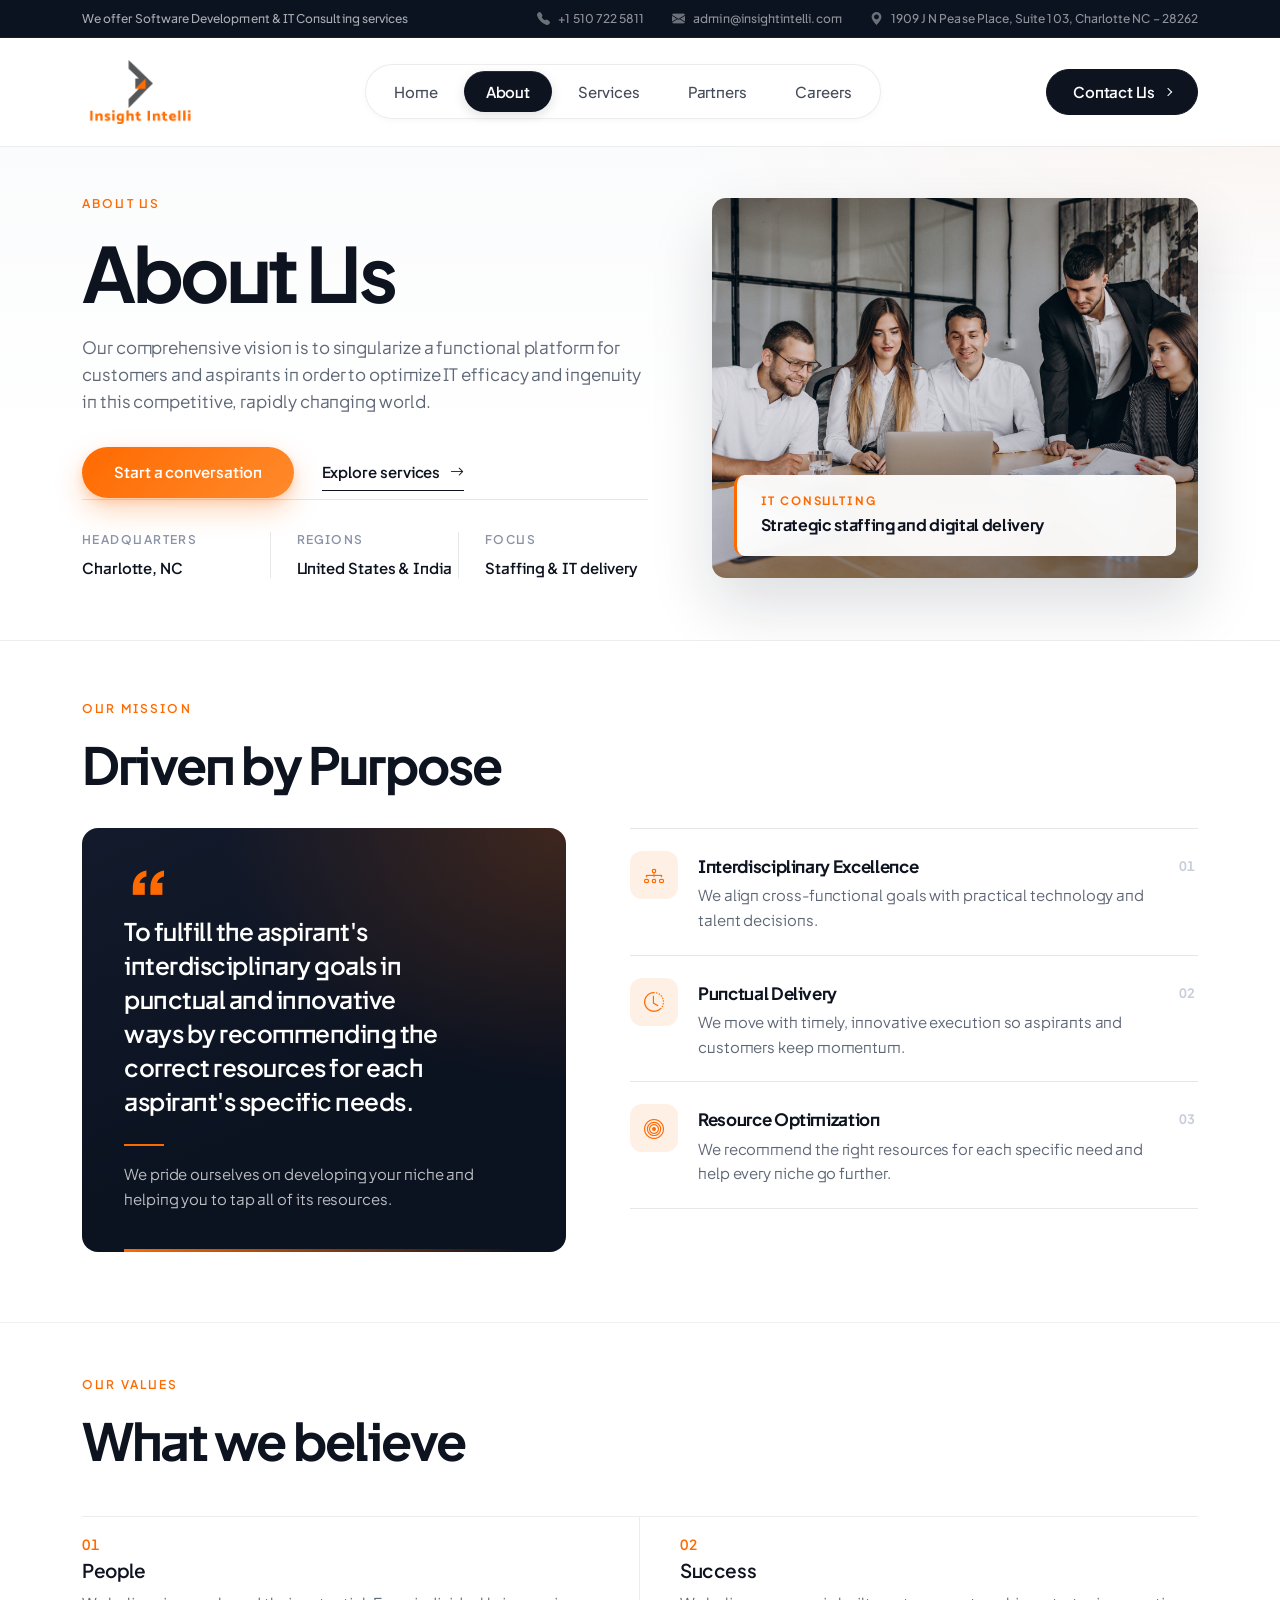
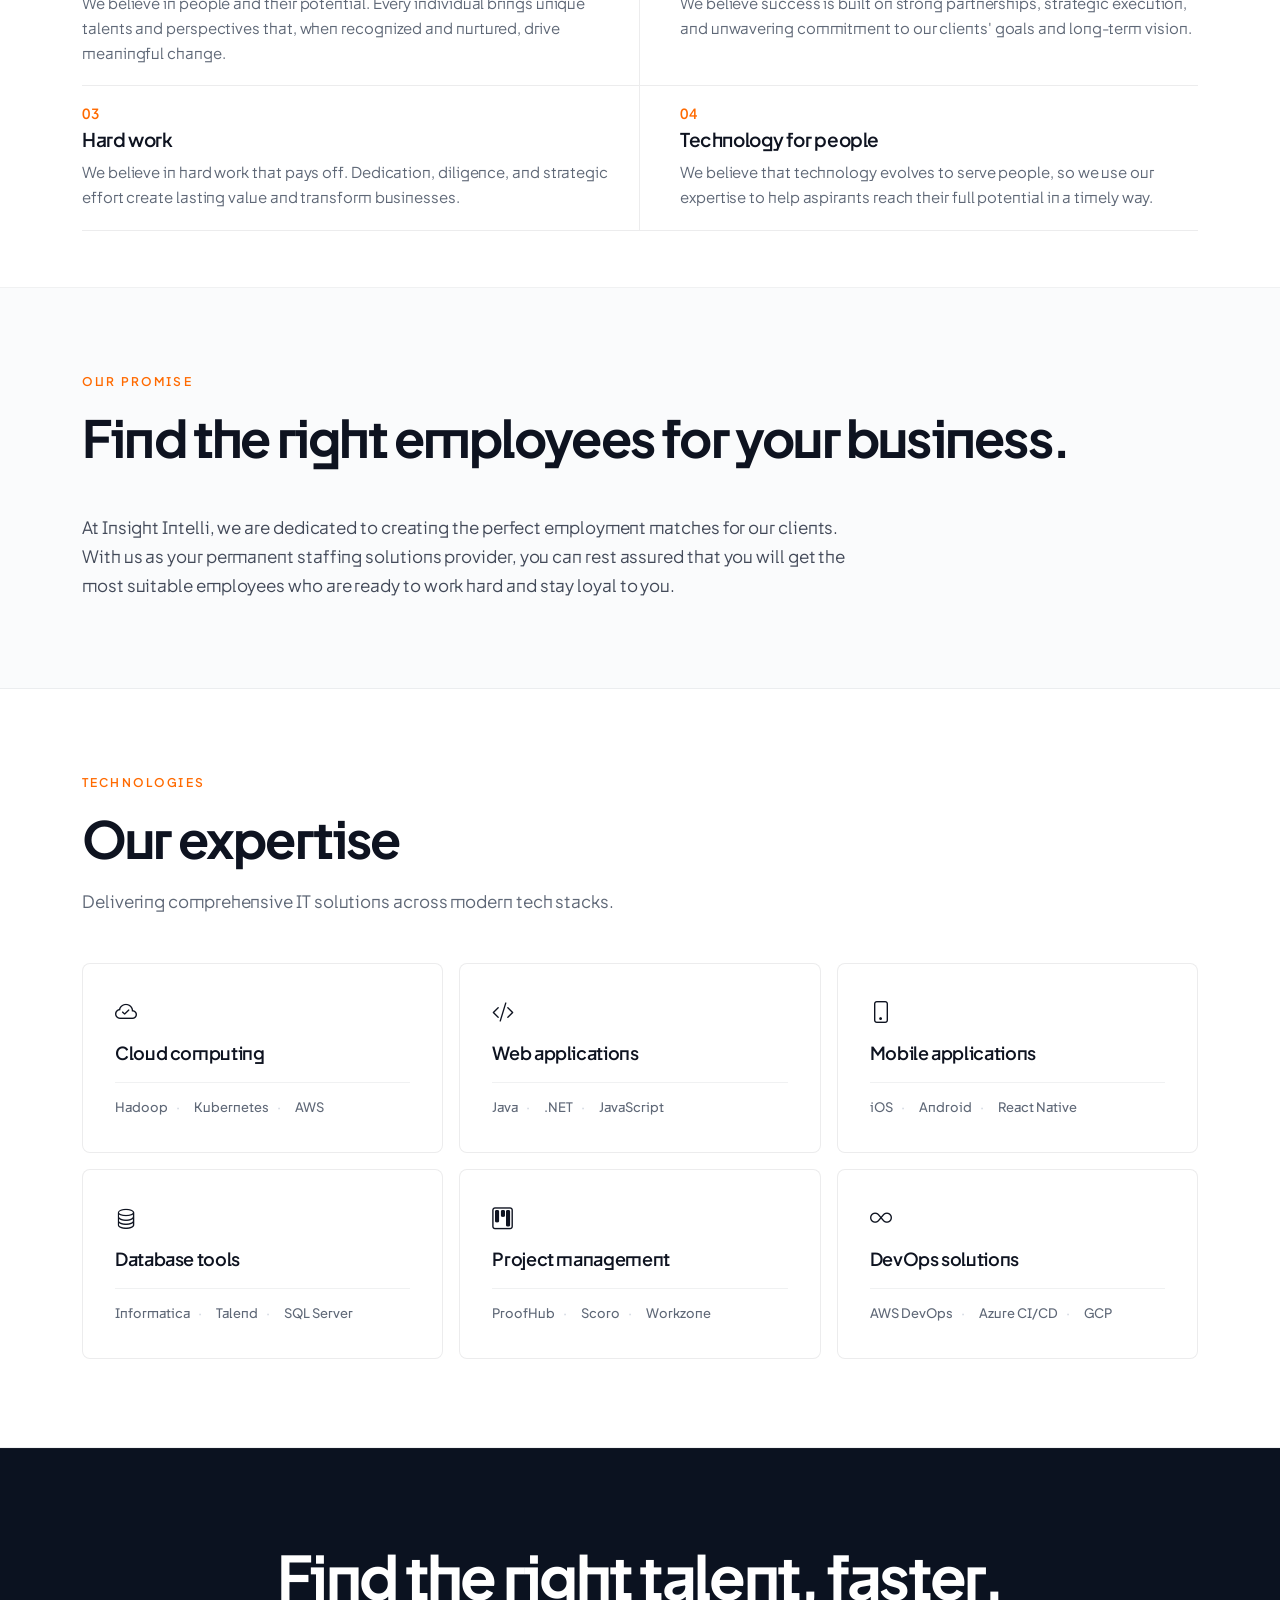
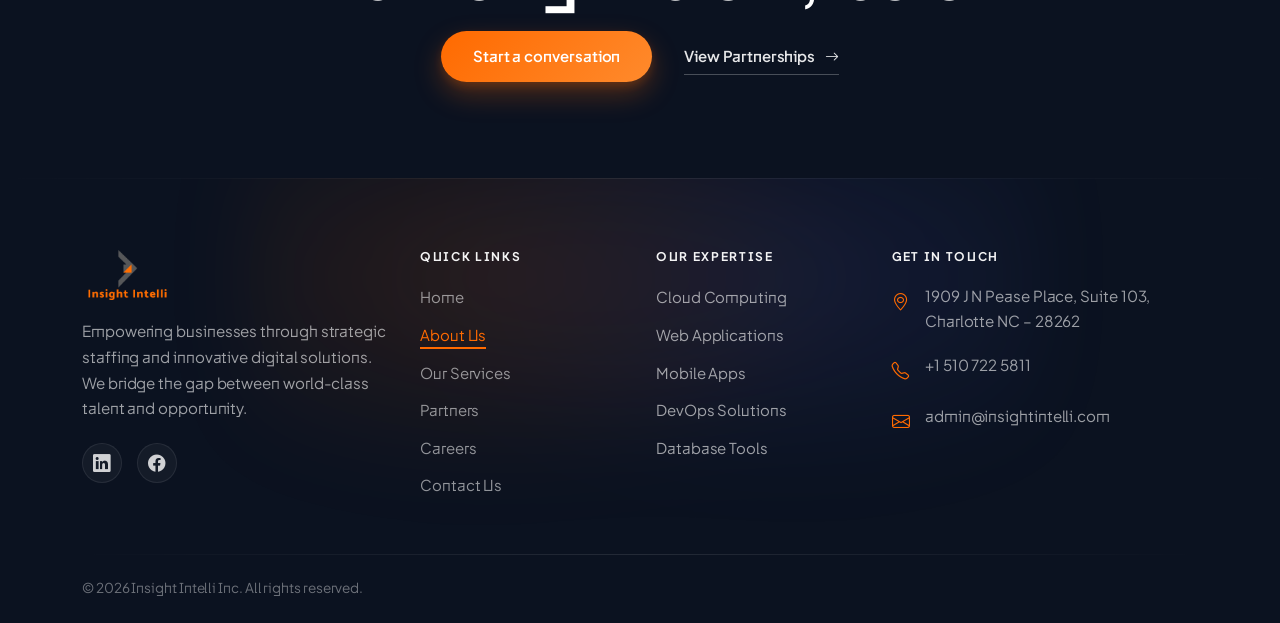
==== commit 50fb1002: "refactor: update contact telephone number across multiple pages for consistency" ====
--- a/about.html
+++ b/about.html
@@ -1,4 +1,4 @@
-﻿<!doctype html>
+<!doctype html>
 <html lang="en">
   <head>
     <meta charset="UTF-8" />
@@ -81,7 +81,7 @@
         "description": "Strategic staffing, smart automation, and scalable digital solutions.",
         "contactPoint": {
           "@type": "ContactPoint",
-          "telephone": "+1-510-462-1236",
+          "telephone": "+1-510-722-5811",
           "contactType": "customer service",
           "email": "admin@insightintelli.com"
         },
@@ -104,9 +104,9 @@
             We offer Software Development & IT Consulting services
           </div>
           <div class="top-bar-right d-none d-md-flex">
-            <a href="tel:+15104621236" class="top-bar-link">
+            <a href="tel:+15107225811" class="top-bar-link">
               <i class="bi bi-telephone-fill"></i>
-              +1 510 462 1236
+              +1 510 722 5811
             </a>
             <a href="mailto:admin@insightintelli.com" class="top-bar-link">
               <i class="bi bi-envelope-fill"></i>
@@ -525,7 +525,7 @@
               </div>
               <div class="footer-contact-item">
                 <i class="bi bi-telephone" aria-hidden="true"></i>
-                <a href="tel:+15104621236">+1 510 462 1236</a>
+                <a href="tel:+15107225811">+1 510 722 5811</a>
               </div>
               <div class="footer-contact-item">
                 <i class="bi bi-envelope" aria-hidden="true"></i>
@@ -822,3 +822,4 @@
     </script>
   </body>
 </html>
+
--- a/style.css
+++ b/style.css
@@ -654,7 +654,6 @@
   min-height: 100svh; /* modern: honors mobile browser UI, no overflow */
   display: flex;
   align-items: center;
-  overflow: hidden;
   margin-top: 0;
   /* Top padding clears the fixed header (~121px); asymmetry keeps the
      content optically centered in the visible area below the navbar */
@@ -722,9 +721,10 @@
   font-weight: 800;
   color: var(--color-white);
   margin-bottom: 24px;
-  line-height: 1.1;
+  line-height: clamp(1.05, 1.12vw, 1.16);
   letter-spacing: var(--tracking-display);
   text-wrap: balance;
+  padding-bottom: 0.08em;
   background: linear-gradient(180deg, #ffffff 0%, rgba(255, 255, 255, 0.78) 100%);
   -webkit-background-clip: text;
   background-clip: text;
@@ -820,6 +820,11 @@
     min-height: 100svh;
     padding: 120px 0 64px;
   }
+
+  .hero-title {
+    line-height: 1.08;
+    padding-bottom: 0.06em;
+  }
 }
 
 @media (max-width: 575.98px) {
@@ -827,14 +832,23 @@
     padding: 104px 0 56px;
   }
 
+  .hero-title {
+    line-height: 1.06;
+    padding-bottom: 0.05em;
+  }
+
   .hero-buttons {
     flex-direction: column;
+    align-items: center;
+    gap: 12px;
     width: 100%;
-    align-items: stretch;
-  }
-
-  .hero-buttons .btn {
+  }
+
+  .hero-section .hero-buttons .btn {
     width: 100%;
+    max-width: 300px;
+    padding: 11px 24px;
+    font-size: 0.875rem;
     justify-content: center;
   }
 }
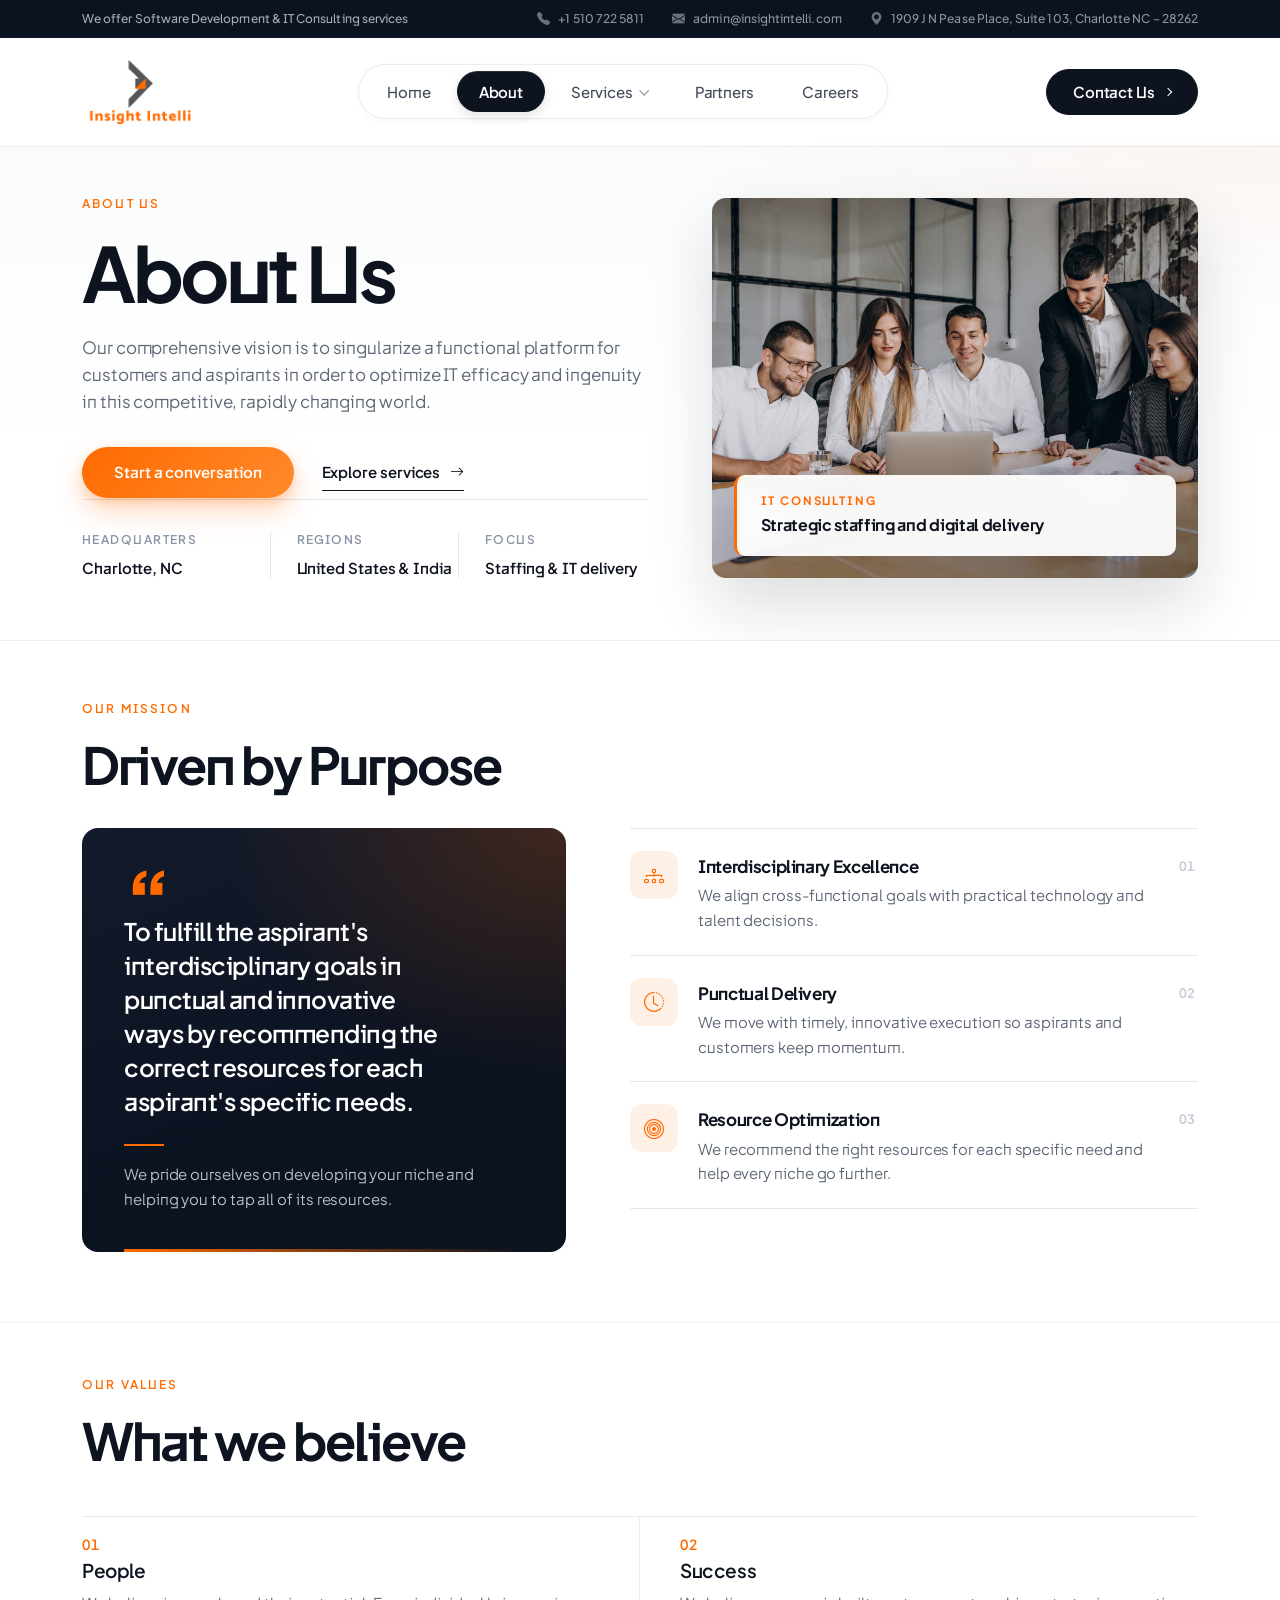
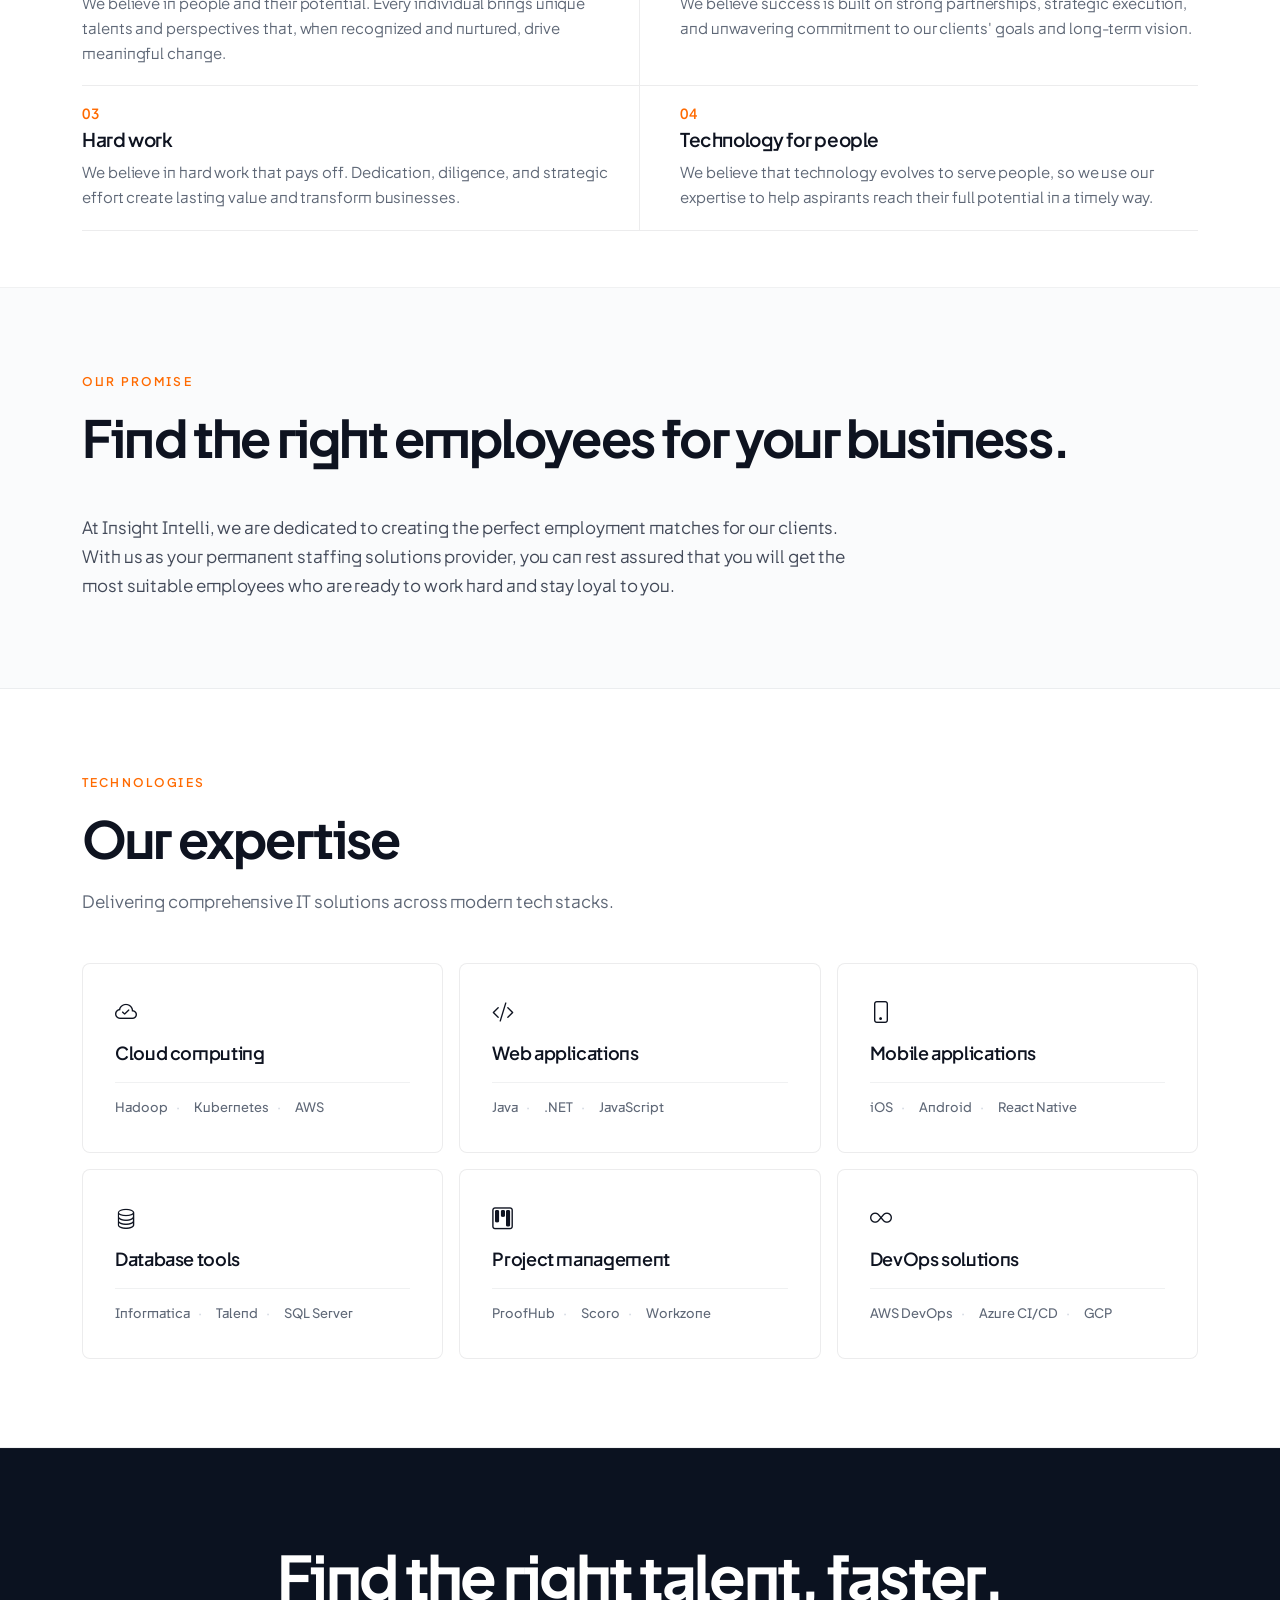
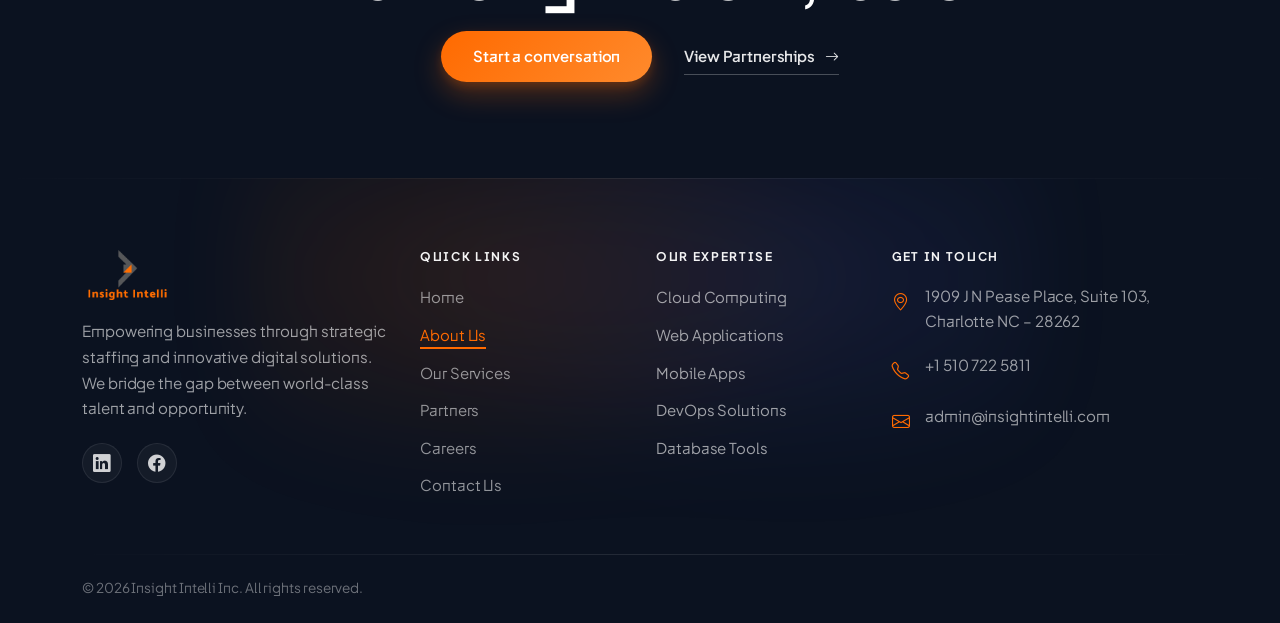
==== commit 10f21906: "feat: add Digital Marketing page and Services nav dropdown Add a dedicated Digital Marketing service" ====
--- a/about.html
+++ b/about.html
@@ -149,8 +149,31 @@
               <li class="nav-item">
                 <a class="nav-link active" href="about.html">About</a>
               </li>
-              <li class="nav-item">
-                <a class="nav-link" href="services.html">Services</a>
+              <li class="nav-item nav-dropdown">
+                <a
+                  class="nav-link nav-dropdown-toggle"
+                  href="services.html"
+                  role="button"
+                  aria-haspopup="true"
+                  aria-expanded="false"
+                >
+                  Services
+                  <span class="nav-caret" aria-hidden="true"></span>
+                </a>
+                <ul class="nav-dropdown-menu" role="menu">
+                  <li role="none">
+                    <a class="nav-dropdown-link" href="services.html" role="menuitem">
+                      <span class="nav-dropdown-link-title">Staffing &amp; IT Consulting</span>
+                      <span class="nav-dropdown-link-desc">Talent, delivery &amp; automation</span>
+                    </a>
+                  </li>
+                  <li role="none">
+                    <a class="nav-dropdown-link" href="digital-marketing.html" role="menuitem">
+                      <span class="nav-dropdown-link-title">Digital Marketing</span>
+                      <span class="nav-dropdown-link-desc">SEO, PPC, social &amp; content</span>
+                    </a>
+                  </li>
+                </ul>
               </li>
               <li class="nav-item">
                 <a class="nav-link" href="partners.html">Partners</a>
@@ -651,7 +674,7 @@
       // ========== MOBILE MENU ==========
 
       // Auto-close on link click
-      document.querySelectorAll(".navbar-nav .nav-link").forEach((link) => {
+      document.querySelectorAll(".navbar-nav .nav-link:not(.nav-dropdown-toggle)").forEach((link) => {
         link.addEventListener("click", () => {
           const navbarCollapse = document.getElementById("navbarNav");
           if (navbarCollapse && navbarCollapse.classList.contains("show")) {
@@ -820,6 +843,36 @@
         });
       });
     </script>
+    <script>
+      // ===== Services dropdown (desktop hover via CSS; mobile accordion) =====
+      (function () {
+        const mq = window.matchMedia("(max-width: 991.98px)");
+        document.querySelectorAll(".nav-dropdown").forEach(function (dd) {
+          const toggle = dd.querySelector(".nav-dropdown-toggle");
+          if (!toggle) return;
+          toggle.addEventListener("click", function (e) {
+            if (mq.matches) {
+              e.preventDefault();
+              const open = dd.classList.toggle("open");
+              toggle.setAttribute("aria-expanded", open ? "true" : "false");
+            }
+          });
+          dd.addEventListener("mouseenter", function () {
+            if (!mq.matches) toggle.setAttribute("aria-expanded", "true");
+          });
+          dd.addEventListener("mouseleave", function () {
+            if (!mq.matches) toggle.setAttribute("aria-expanded", "false");
+          });
+        });
+        mq.addEventListener("change", function () {
+          document.querySelectorAll(".nav-dropdown.open").forEach(function (dd) {
+            dd.classList.remove("open");
+            const t = dd.querySelector(".nav-dropdown-toggle");
+            if (t) t.setAttribute("aria-expanded", "false");
+          });
+        });
+      })();
+    </script>
   </body>
 </html>
 
--- a/style.css
+++ b/style.css
@@ -1859,3 +1859,170 @@
     transform: none;
   }
 }
+
+/* ========== SERVICES NAV DROPDOWN ========== */
+/* Desktop: hover/focus reveal with glass menu. Mobile: tap accordion. */
+
+.nav-dropdown {
+  position: relative;
+}
+
+.nav-dropdown-toggle {
+  display: inline-flex !important;
+  align-items: center;
+  gap: 7px;
+}
+
+.nav-caret {
+  width: 7px;
+  height: 7px;
+  border-right: 1.6px solid currentColor;
+  border-bottom: 1.6px solid currentColor;
+  transform: rotate(45deg) translateY(-1px);
+  transition: transform 0.3s var(--ease-out);
+  opacity: 0.65;
+  flex: 0 0 auto;
+}
+
+.nav-dropdown-menu {
+  list-style: none;
+}
+
+.nav-dropdown-link {
+  display: block;
+  text-decoration: none;
+  transition: background 0.2s var(--ease-out), color 0.2s var(--ease-out);
+}
+
+.nav-dropdown-link-title {
+  display: block;
+  font-family: var(--font-family-display);
+  font-weight: 600;
+  font-size: 0.9375rem;
+  letter-spacing: -0.01em;
+  line-height: 1.3;
+  color: var(--color-gray-900);
+  transition: color 0.2s var(--ease-out);
+}
+
+.nav-dropdown-link-desc {
+  display: block;
+  margin-top: 2px;
+  font-size: 0.78rem;
+  font-weight: 500;
+  line-height: 1.35;
+  color: var(--color-gray-500);
+}
+
+.nav-dropdown-link:hover .nav-dropdown-link-title,
+.nav-dropdown-link:focus-visible .nav-dropdown-link-title {
+  color: var(--color-brand);
+}
+
+/* ----- Desktop (>=992px): floating glass dropdown ----- */
+@media (min-width: 992px) {
+  .nav-dropdown-menu {
+    position: absolute;
+    top: calc(100% + 16px);
+    left: 50%;
+    transform: translateX(-50%) translateY(10px);
+    min-width: 274px;
+    margin: 0;
+    padding: 8px;
+    background: rgba(255, 255, 255, 0.9);
+    -webkit-backdrop-filter: blur(20px);
+    backdrop-filter: blur(20px);
+    border: 1px solid rgba(14, 19, 32, 0.08);
+    border-radius: 18px;
+    box-shadow:
+      0 1px 0 rgba(255, 255, 255, 0.7) inset,
+      0 22px 48px rgba(14, 19, 32, 0.14);
+    opacity: 0;
+    visibility: hidden;
+    pointer-events: none;
+    transition:
+      opacity 0.28s var(--ease-out),
+      transform 0.28s var(--ease-out),
+      visibility 0.28s linear;
+    z-index: 1000;
+  }
+
+  /* Invisible hover bridge across the gap so the menu stays open */
+  .nav-dropdown::after {
+    content: "";
+    position: absolute;
+    left: 0;
+    right: 0;
+    top: 100%;
+    height: 18px;
+  }
+
+  .nav-dropdown:hover > .nav-dropdown-menu,
+  .nav-dropdown:focus-within > .nav-dropdown-menu {
+    opacity: 1;
+    visibility: visible;
+    pointer-events: auto;
+    transform: translateX(-50%) translateY(0);
+  }
+
+  .nav-dropdown:hover .nav-caret,
+  .nav-dropdown:focus-within .nav-caret {
+    transform: rotate(-135deg) translateY(2px);
+  }
+
+  .nav-dropdown-link {
+    padding: 11px 14px;
+    border-radius: 12px;
+  }
+
+  .nav-dropdown-link:hover,
+  .nav-dropdown-link:focus-visible {
+    background: rgba(14, 19, 32, 0.045);
+  }
+}
+
+/* ----- Mobile (<=991.98px): inline accordion ----- */
+@media (max-width: 991.98px) {
+  .nav-dropdown-menu {
+    margin: 0;
+    padding: 0;
+    max-height: 0;
+    overflow: hidden;
+    opacity: 0;
+    transition:
+      max-height 0.38s var(--ease-out),
+      opacity 0.3s var(--ease-out),
+      padding 0.38s var(--ease-out);
+  }
+
+  .nav-dropdown.open .nav-dropdown-menu {
+    max-height: 340px;
+    opacity: 1;
+    padding: 2px 0 10px;
+  }
+
+  .nav-dropdown.open .nav-caret {
+    transform: rotate(-135deg);
+  }
+
+  .nav-dropdown-link {
+    padding: 11px 10px 11px 14px;
+    border-radius: 10px;
+  }
+
+  .nav-dropdown-link + .nav-dropdown-link,
+  .nav-dropdown-menu li + li .nav-dropdown-link {
+    margin-top: 2px;
+  }
+
+  .nav-dropdown-link-title {
+    font-size: 0.95rem;
+  }
+}
+
+@media (prefers-reduced-motion: reduce) {
+  .nav-dropdown-menu,
+  .nav-caret {
+    transition: none;
+  }
+}
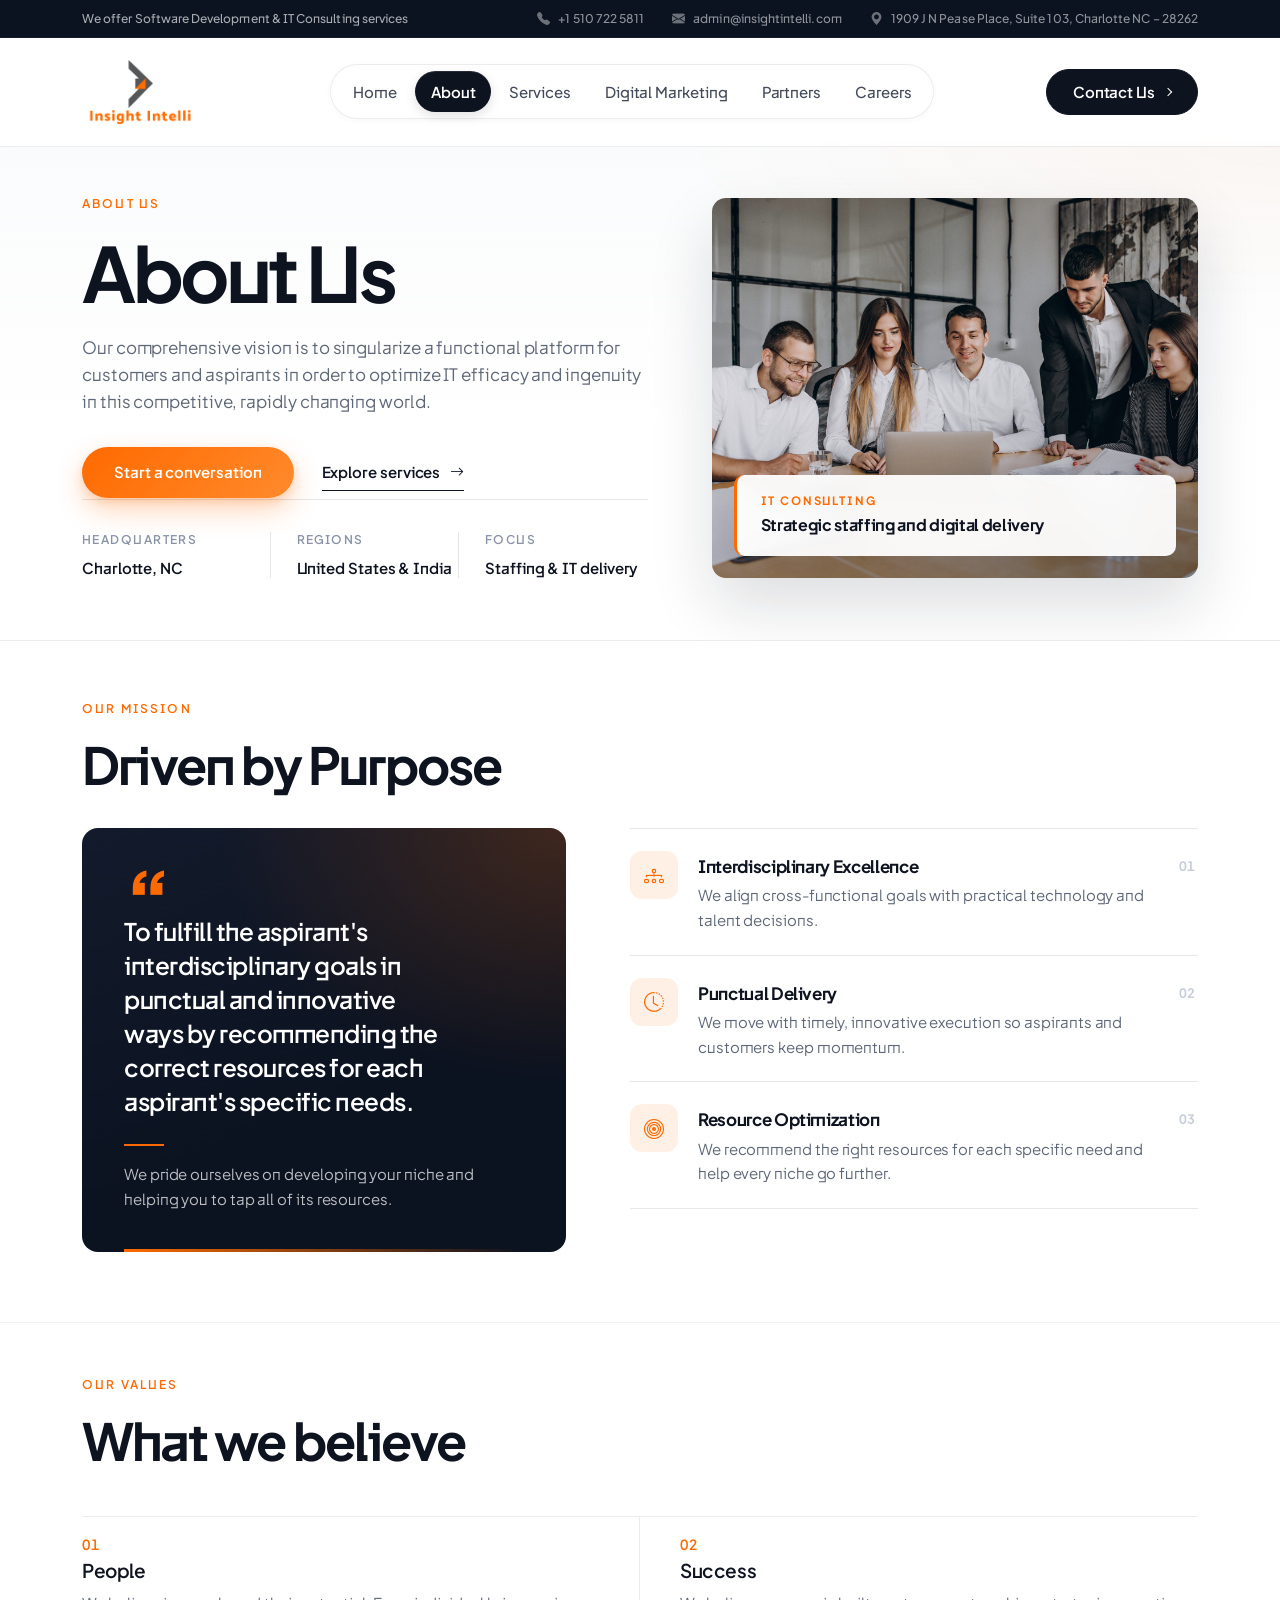
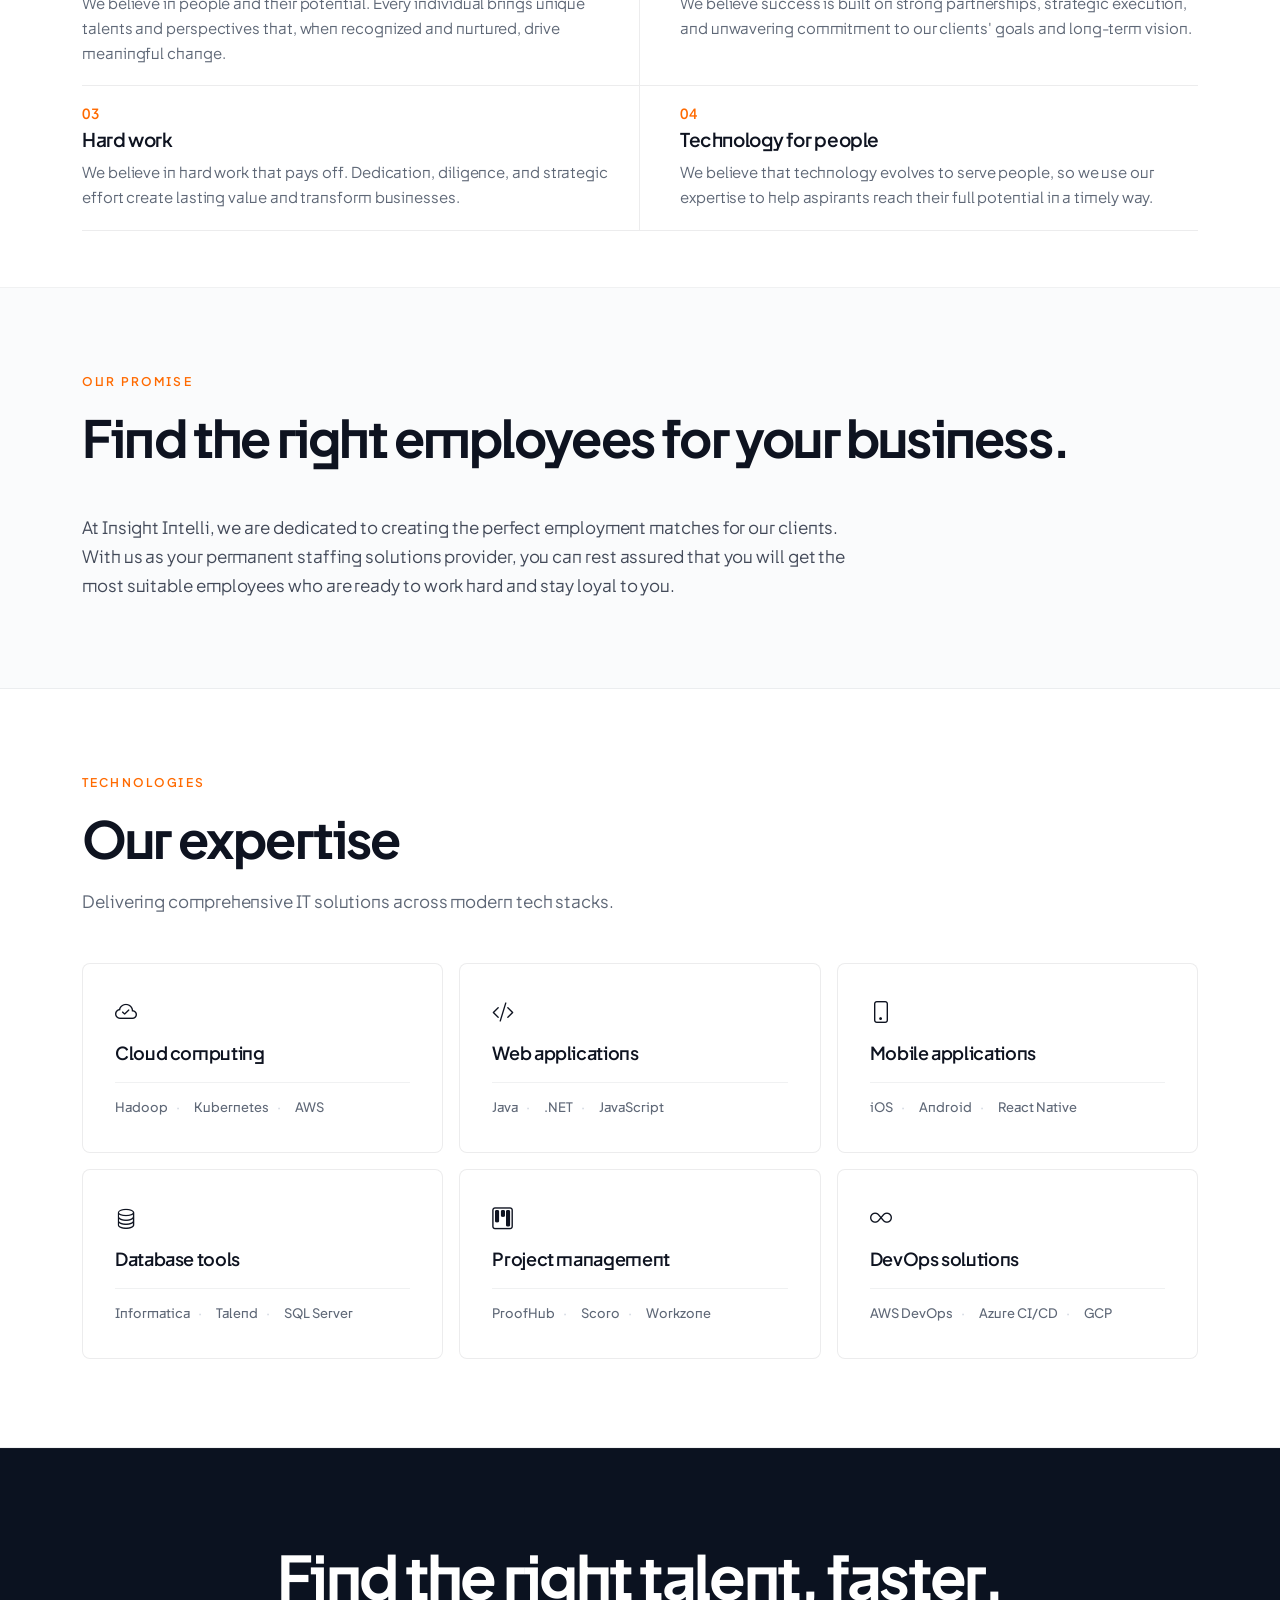
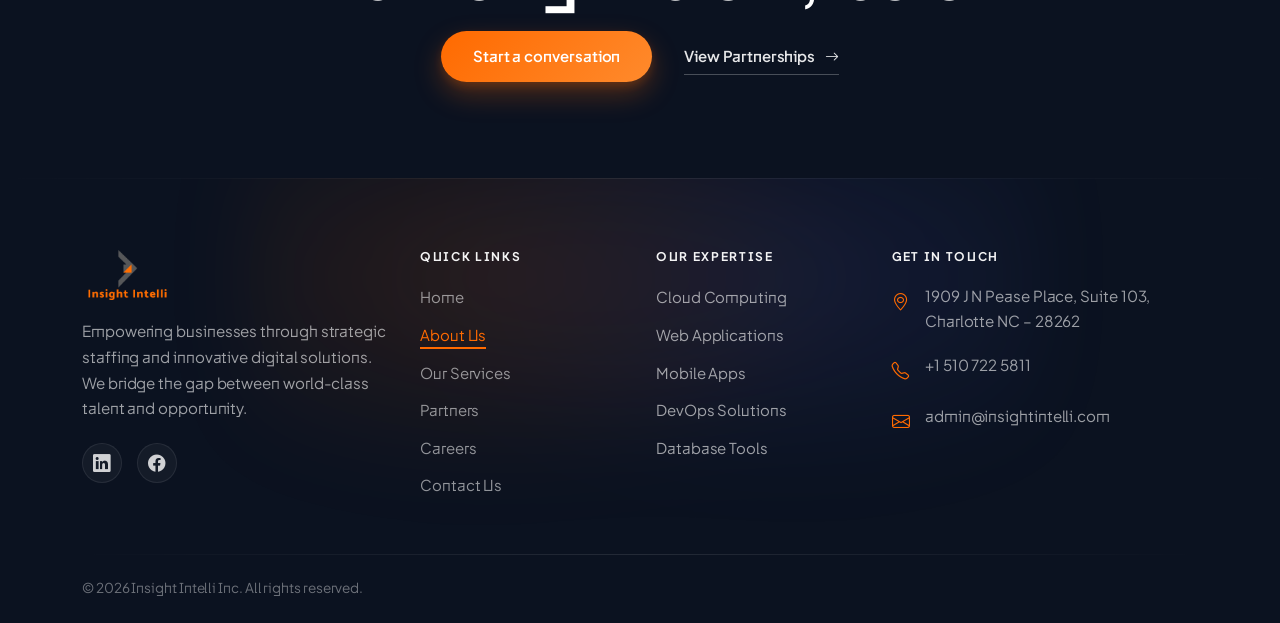
==== commit 1a8da457: "feat: simplify navigation structure and enhance styling for improved user experience" ====
--- a/about.html
+++ b/about.html
@@ -149,31 +149,11 @@
               <li class="nav-item">
                 <a class="nav-link active" href="about.html">About</a>
               </li>
-              <li class="nav-item nav-dropdown">
-                <a
-                  class="nav-link nav-dropdown-toggle"
-                  href="services.html"
-                  role="button"
-                  aria-haspopup="true"
-                  aria-expanded="false"
-                >
-                  Services
-                  <span class="nav-caret" aria-hidden="true"></span>
-                </a>
-                <ul class="nav-dropdown-menu" role="menu">
-                  <li role="none">
-                    <a class="nav-dropdown-link" href="services.html" role="menuitem">
-                      <span class="nav-dropdown-link-title">Staffing &amp; IT Consulting</span>
-                      <span class="nav-dropdown-link-desc">Talent, delivery &amp; automation</span>
-                    </a>
-                  </li>
-                  <li role="none">
-                    <a class="nav-dropdown-link" href="digital-marketing.html" role="menuitem">
-                      <span class="nav-dropdown-link-title">Digital Marketing</span>
-                      <span class="nav-dropdown-link-desc">SEO, PPC, social &amp; content</span>
-                    </a>
-                  </li>
-                </ul>
+              <li class="nav-item">
+                <a class="nav-link" href="services.html">Services</a>
+              </li>
+              <li class="nav-item">
+                <a class="nav-link" href="digital-marketing.html">Digital Marketing</a>
               </li>
               <li class="nav-item">
                 <a class="nav-link" href="partners.html">Partners</a>
@@ -674,7 +654,7 @@
       // ========== MOBILE MENU ==========
 
       // Auto-close on link click
-      document.querySelectorAll(".navbar-nav .nav-link:not(.nav-dropdown-toggle)").forEach((link) => {
+      document.querySelectorAll(".navbar-nav .nav-link").forEach((link) => {
         link.addEventListener("click", () => {
           const navbarCollapse = document.getElementById("navbarNav");
           if (navbarCollapse && navbarCollapse.classList.contains("show")) {
@@ -843,36 +823,5 @@
         });
       });
     </script>
-    <script>
-      // ===== Services dropdown (desktop hover via CSS; mobile accordion) =====
-      (function () {
-        const mq = window.matchMedia("(max-width: 991.98px)");
-        document.querySelectorAll(".nav-dropdown").forEach(function (dd) {
-          const toggle = dd.querySelector(".nav-dropdown-toggle");
-          if (!toggle) return;
-          toggle.addEventListener("click", function (e) {
-            if (mq.matches) {
-              e.preventDefault();
-              const open = dd.classList.toggle("open");
-              toggle.setAttribute("aria-expanded", open ? "true" : "false");
-            }
-          });
-          dd.addEventListener("mouseenter", function () {
-            if (!mq.matches) toggle.setAttribute("aria-expanded", "true");
-          });
-          dd.addEventListener("mouseleave", function () {
-            if (!mq.matches) toggle.setAttribute("aria-expanded", "false");
-          });
-        });
-        mq.addEventListener("change", function () {
-          document.querySelectorAll(".nav-dropdown.open").forEach(function (dd) {
-            dd.classList.remove("open");
-            const t = dd.querySelector(".nav-dropdown-toggle");
-            if (t) t.setAttribute("aria-expanded", "false");
-          });
-        });
-      })();
-    </script>
   </body>
 </html>
-
--- a/style.css
+++ b/style.css
@@ -369,13 +369,14 @@
 .nav-link {
   font-weight: 500;
   color: var(--color-gray-600) !important;
-  padding: 10px 22px !important;
+  padding: 10px 16px !important;
   position: relative;
   transition: color 0.2s var(--ease-out), background 0.2s var(--ease-out);
   font-size: 0.9375rem;
   letter-spacing: -0.005em;
   border-radius: 999px;
   line-height: 1.4;
+  white-space: nowrap;
 }
 
 .nav-link:hover,
@@ -510,6 +511,44 @@
   width: 18px;
 }
 
+@media (min-width: 992px) {
+  .modern-navbar > .container {
+    flex-wrap: nowrap;
+    gap: clamp(10px, 1.5vw, 24px);
+  }
+
+  .navbar-collapse {
+    flex: 1 1 auto;
+    min-width: 0;
+  }
+
+  .navbar-nav {
+    flex-wrap: nowrap;
+    gap: 2px;
+  }
+}
+
+@media (min-width: 992px) and (max-width: 1199.98px) {
+  .navbar-brand img {
+    max-height: 48px;
+  }
+
+  .navbar-nav {
+    gap: 0;
+    padding: 4px;
+  }
+
+  .nav-link {
+    padding: 9px 8px !important;
+    font-size: 0.875rem;
+  }
+
+  .nav-cta {
+    padding: 10px 14px;
+    font-size: 0.875rem;
+  }
+}
+
 /* Responsive Fixes */
 @media (max-width: 991.98px) {
   .top-bar .container {
@@ -1182,7 +1221,7 @@
   margin: 0;
   line-height: 1.3;
   flex: 0 0 auto;
-  width: 180px;
+  width: 232px;
 }
 
 .service-card-text {
@@ -1860,169 +1899,133 @@
   }
 }
 
-/* ========== SERVICES NAV DROPDOWN ========== */
-/* Desktop: hover/focus reveal with glass menu. Mobile: tap accordion. */
-
-.nav-dropdown {
-  position: relative;
-}
-
-.nav-dropdown-toggle {
-  display: inline-flex !important;
+/* ========================================================
+   WHY INSIGHT INTELLI — homepage editorial section
+   (moved from the Digital Marketing page; self-contained)
+   ======================================================== */
+.whyii {
+  padding: clamp(80px, 9vw, 120px) 0;
+  background: var(--color-ink);
+  color: #fff;
+}
+.whyii-grid {
+  display: grid;
+  grid-template-columns: minmax(0, 0.92fr) minmax(0, 1.08fr);
+  gap: clamp(36px, 5vw, 80px);
   align-items: center;
-  gap: 7px;
-}
-
-.nav-caret {
-  width: 7px;
-  height: 7px;
-  border-right: 1.6px solid currentColor;
-  border-bottom: 1.6px solid currentColor;
-  transform: rotate(45deg) translateY(-1px);
-  transition: transform 0.3s var(--ease-out);
-  opacity: 0.65;
-  flex: 0 0 auto;
-}
-
-.nav-dropdown-menu {
-  list-style: none;
-}
-
-.nav-dropdown-link {
-  display: block;
-  text-decoration: none;
-  transition: background 0.2s var(--ease-out), color 0.2s var(--ease-out);
-}
-
-.nav-dropdown-link-title {
+}
+.whyii-eyebrow {
+  display: inline-block;
+  margin: 0 0 22px;
+  font-family: var(--font-family-display);
+  font-size: 0.75rem;
+  font-weight: 600;
+  letter-spacing: 0.2em;
+  text-transform: uppercase;
+  color: var(--color-brand-light);
+}
+.whyii-title {
+  margin: 0;
+  font-family: var(--font-family-display);
+  font-size: clamp(2rem, 4vw, 3.25rem);
+  font-weight: 700;
+  letter-spacing: -0.04em;
+  line-height: 1.06;
+  color: #fff;
+  text-wrap: balance;
+}
+.whyii-title em {
+  font-style: normal;
+  color: var(--color-brand);
+}
+.whyii-desc {
+  margin: 22px 0 0;
+  max-width: 48ch;
+  color: rgba(255, 255, 255, 0.68);
+  font-size: clamp(1.0625rem, 1.2vw, 1.1875rem);
+  line-height: 1.62;
+}
+.whyii-figure {
+  margin: 36px 0 0;
+  display: flex;
+  gap: 18px;
+}
+.whyii-stat {
+  flex: 1;
+  padding: 22px;
+  border-radius: 16px;
+  background: rgba(255, 255, 255, 0.04);
+  border: 1px solid rgba(255, 255, 255, 0.1);
+}
+.whyii-stat b {
   display: block;
   font-family: var(--font-family-display);
+  font-size: clamp(1.8rem, 2.6vw, 2.5rem);
+  font-weight: 800;
+  letter-spacing: -0.04em;
+  line-height: 1;
+  color: #fff;
+}
+.whyii-stat b span {
+  color: var(--color-brand);
+}
+.whyii-stat small {
+  display: block;
+  margin-top: 8px;
+  font-size: 0.8125rem;
+  color: rgba(255, 255, 255, 0.58);
+  line-height: 1.4;
+}
+.whyii-list {
+  list-style: none;
+  margin: 0;
+  padding: 0;
+  counter-reset: whyii;
+}
+.whyii-item {
+  display: grid;
+  grid-template-columns: auto 1fr;
+  gap: 20px;
+  align-items: center;
+  padding: 22px 0;
+  border-top: 1px solid rgba(255, 255, 255, 0.1);
+  transition: padding-left 0.35s var(--ease-out);
+}
+.whyii-item:last-child {
+  border-bottom: 1px solid rgba(255, 255, 255, 0.1);
+}
+.whyii-item:hover {
+  padding-left: 10px;
+}
+.whyii-item::before {
+  counter-increment: whyii;
+  content: "0" counter(whyii);
+  font-family: var(--font-family-display);
+  font-size: 1rem;
+  font-weight: 700;
+  color: var(--color-brand);
+  letter-spacing: 0.04em;
+}
+.whyii-item h3 {
+  margin: 0;
+  font-family: var(--font-family-display);
+  font-size: clamp(1.2rem, 1.9vw, 1.6rem);
   font-weight: 600;
-  font-size: 0.9375rem;
-  letter-spacing: -0.01em;
-  line-height: 1.3;
-  color: var(--color-gray-900);
-  transition: color 0.2s var(--ease-out);
-}
-
-.nav-dropdown-link-desc {
-  display: block;
-  margin-top: 2px;
-  font-size: 0.78rem;
-  font-weight: 500;
-  line-height: 1.35;
-  color: var(--color-gray-500);
-}
-
-.nav-dropdown-link:hover .nav-dropdown-link-title,
-.nav-dropdown-link:focus-visible .nav-dropdown-link-title {
-  color: var(--color-brand);
-}
-
-/* ----- Desktop (>=992px): floating glass dropdown ----- */
-@media (min-width: 992px) {
-  .nav-dropdown-menu {
-    position: absolute;
-    top: calc(100% + 16px);
-    left: 50%;
-    transform: translateX(-50%) translateY(10px);
-    min-width: 274px;
-    margin: 0;
-    padding: 8px;
-    background: rgba(255, 255, 255, 0.9);
-    -webkit-backdrop-filter: blur(20px);
-    backdrop-filter: blur(20px);
-    border: 1px solid rgba(14, 19, 32, 0.08);
-    border-radius: 18px;
-    box-shadow:
-      0 1px 0 rgba(255, 255, 255, 0.7) inset,
-      0 22px 48px rgba(14, 19, 32, 0.14);
-    opacity: 0;
-    visibility: hidden;
-    pointer-events: none;
-    transition:
-      opacity 0.28s var(--ease-out),
-      transform 0.28s var(--ease-out),
-      visibility 0.28s linear;
-    z-index: 1000;
-  }
-
-  /* Invisible hover bridge across the gap so the menu stays open */
-  .nav-dropdown::after {
-    content: "";
-    position: absolute;
-    left: 0;
-    right: 0;
-    top: 100%;
-    height: 18px;
-  }
-
-  .nav-dropdown:hover > .nav-dropdown-menu,
-  .nav-dropdown:focus-within > .nav-dropdown-menu {
-    opacity: 1;
-    visibility: visible;
-    pointer-events: auto;
-    transform: translateX(-50%) translateY(0);
-  }
-
-  .nav-dropdown:hover .nav-caret,
-  .nav-dropdown:focus-within .nav-caret {
-    transform: rotate(-135deg) translateY(2px);
-  }
-
-  .nav-dropdown-link {
-    padding: 11px 14px;
-    border-radius: 12px;
-  }
-
-  .nav-dropdown-link:hover,
-  .nav-dropdown-link:focus-visible {
-    background: rgba(14, 19, 32, 0.045);
-  }
-}
-
-/* ----- Mobile (<=991.98px): inline accordion ----- */
+  letter-spacing: -0.025em;
+  color: #fff;
+  line-height: 1.2;
+}
+.whyii-item p {
+  margin: 4px 0 0;
+  grid-column: 2;
+  color: rgba(255, 255, 255, 0.6);
+  font-size: 0.95rem;
+  line-height: 1.5;
+}
+
 @media (max-width: 991.98px) {
-  .nav-dropdown-menu {
-    margin: 0;
-    padding: 0;
-    max-height: 0;
-    overflow: hidden;
-    opacity: 0;
-    transition:
-      max-height 0.38s var(--ease-out),
-      opacity 0.3s var(--ease-out),
-      padding 0.38s var(--ease-out);
-  }
-
-  .nav-dropdown.open .nav-dropdown-menu {
-    max-height: 340px;
-    opacity: 1;
-    padding: 2px 0 10px;
-  }
-
-  .nav-dropdown.open .nav-caret {
-    transform: rotate(-135deg);
-  }
-
-  .nav-dropdown-link {
-    padding: 11px 10px 11px 14px;
-    border-radius: 10px;
-  }
-
-  .nav-dropdown-link + .nav-dropdown-link,
-  .nav-dropdown-menu li + li .nav-dropdown-link {
-    margin-top: 2px;
-  }
-
-  .nav-dropdown-link-title {
-    font-size: 0.95rem;
-  }
-}
-
-@media (prefers-reduced-motion: reduce) {
-  .nav-dropdown-menu,
-  .nav-caret {
-    transition: none;
-  }
-}
+  .whyii-grid { grid-template-columns: 1fr; gap: 40px; }
+}
+@media (max-width: 575.98px) {
+  .whyii-figure { flex-direction: column; }
+}
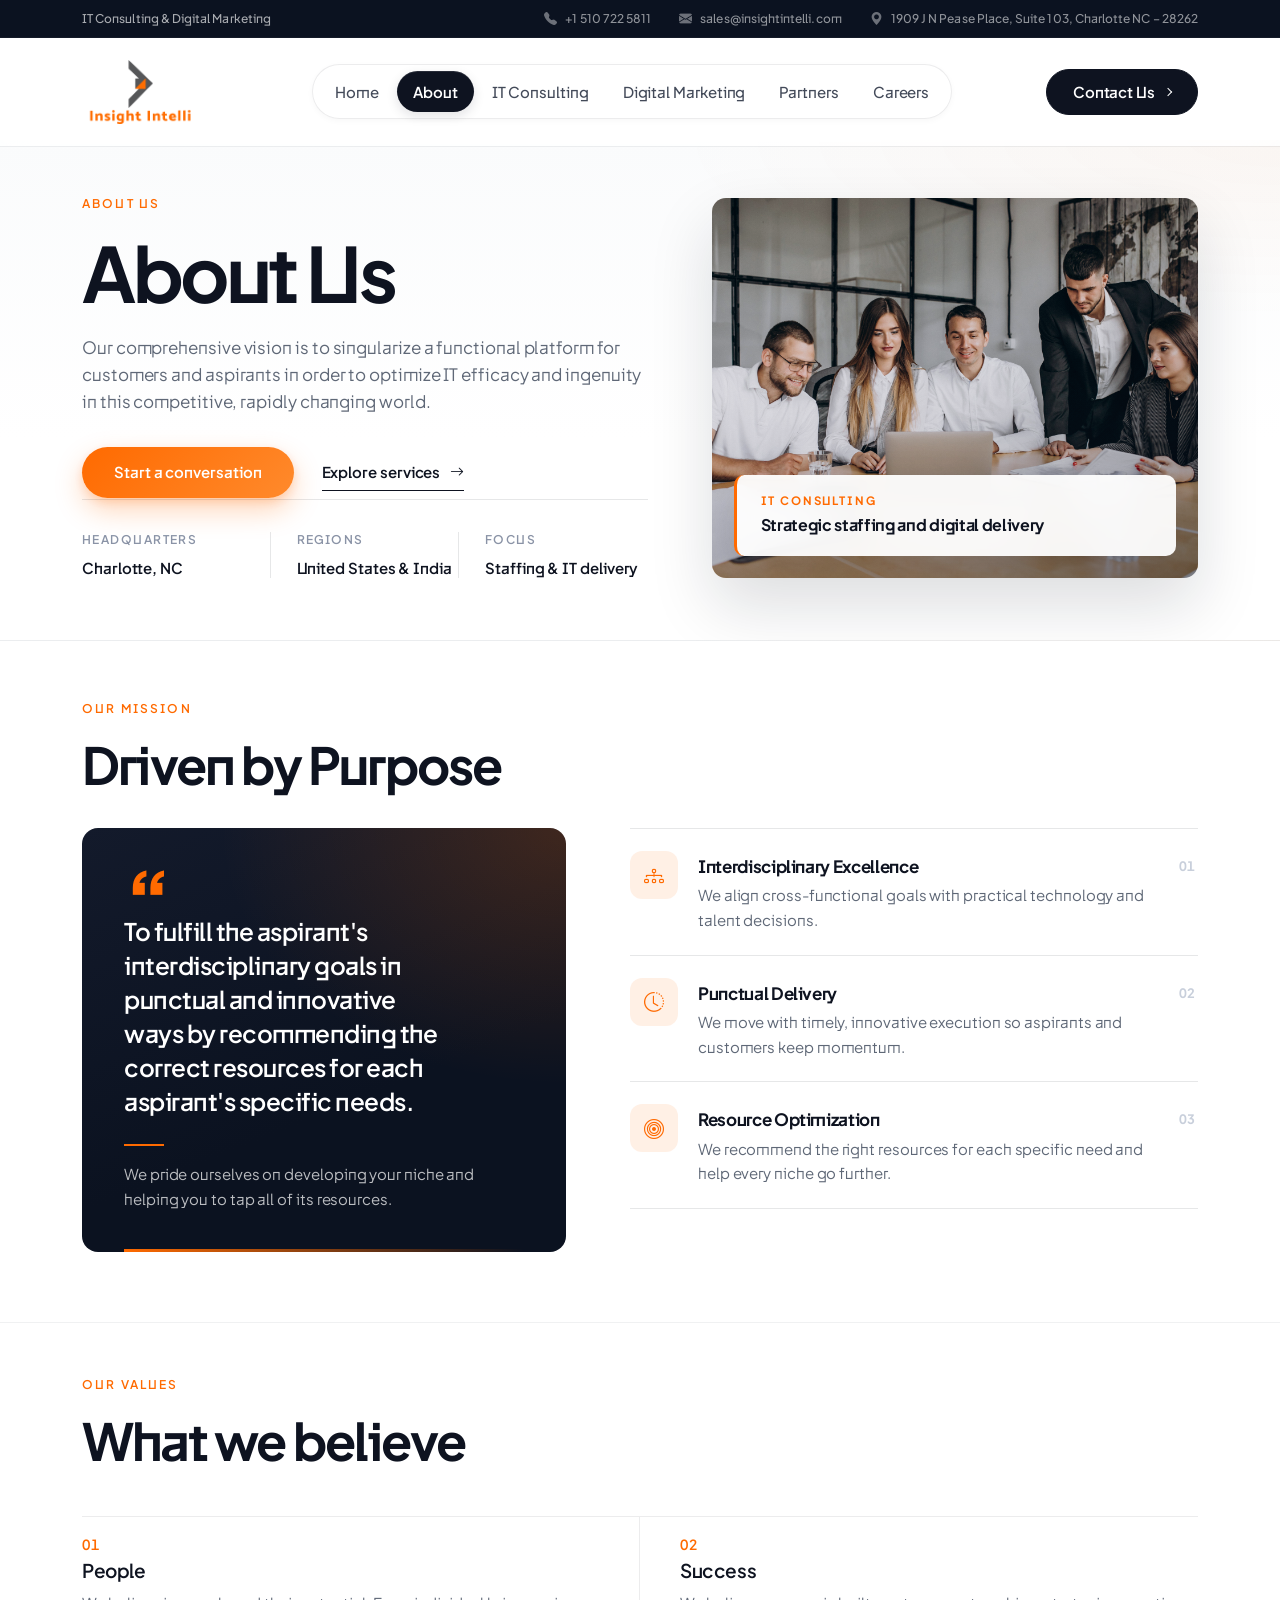
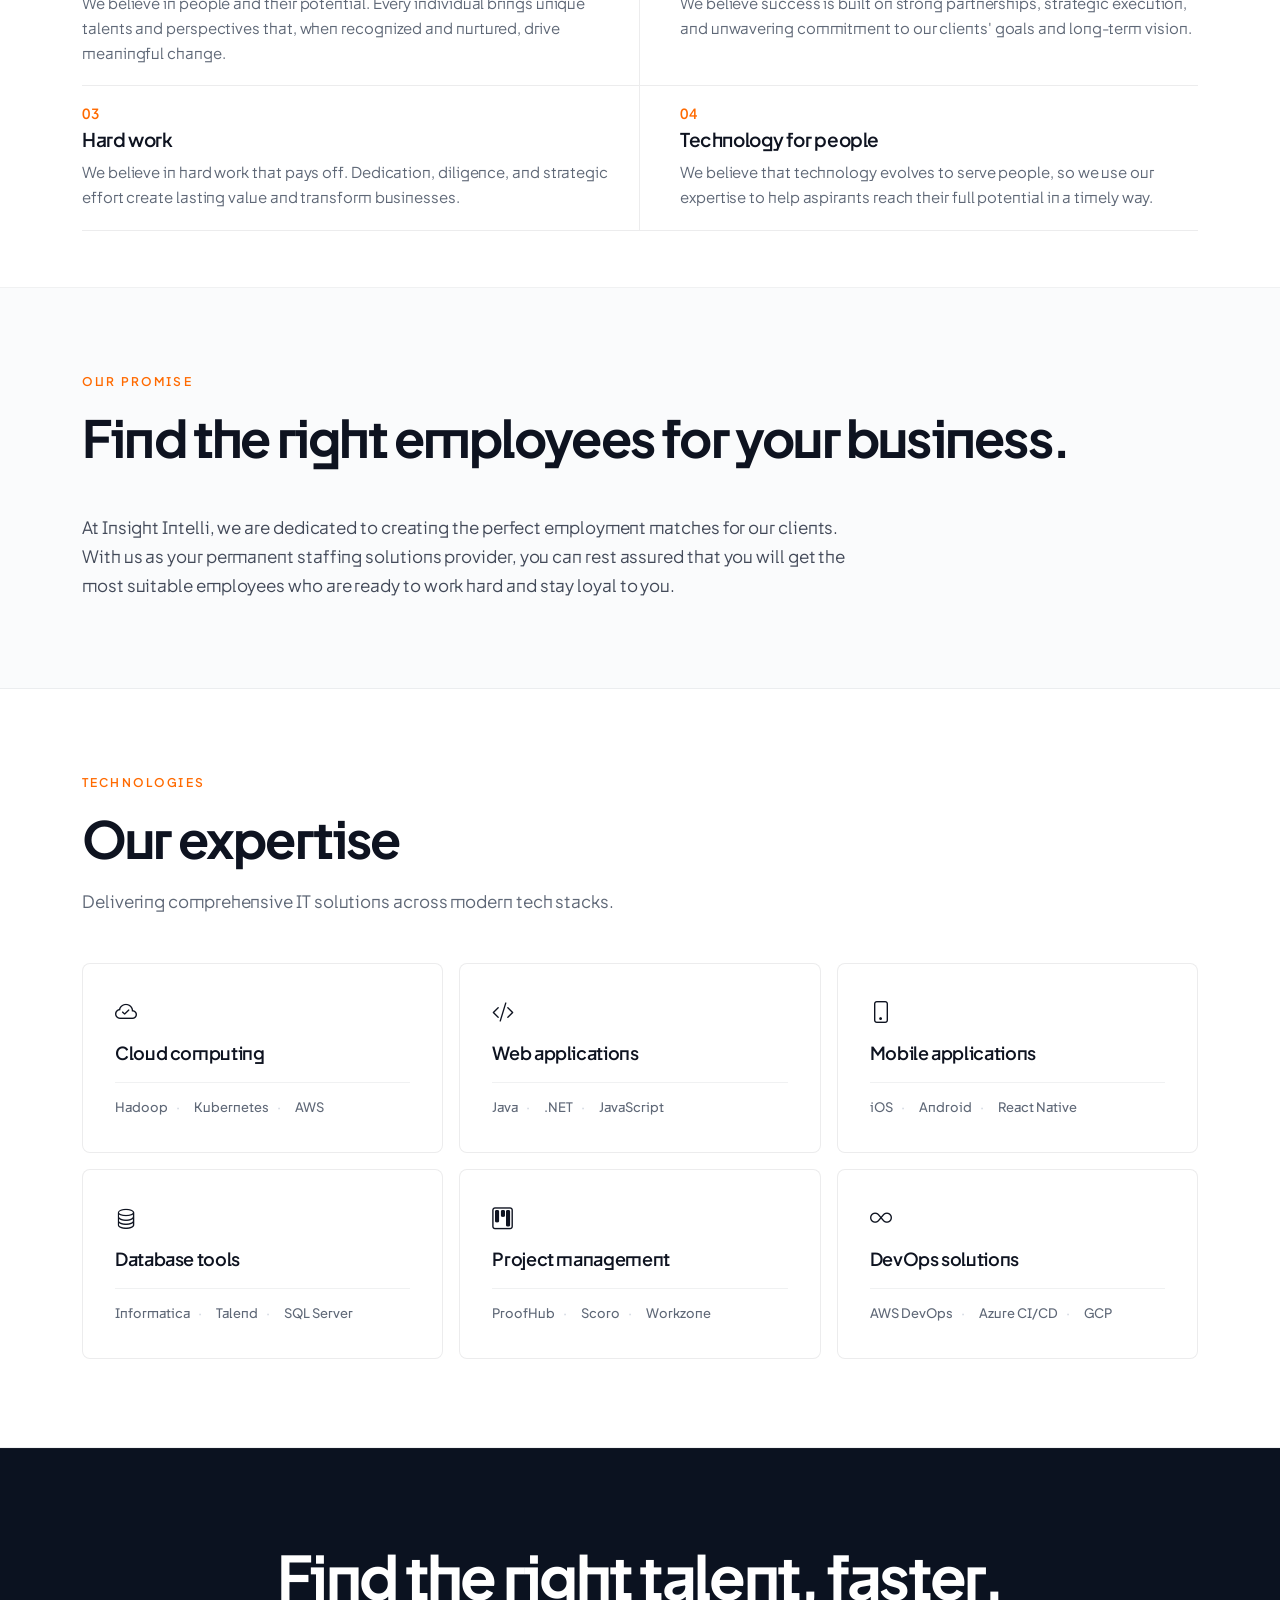
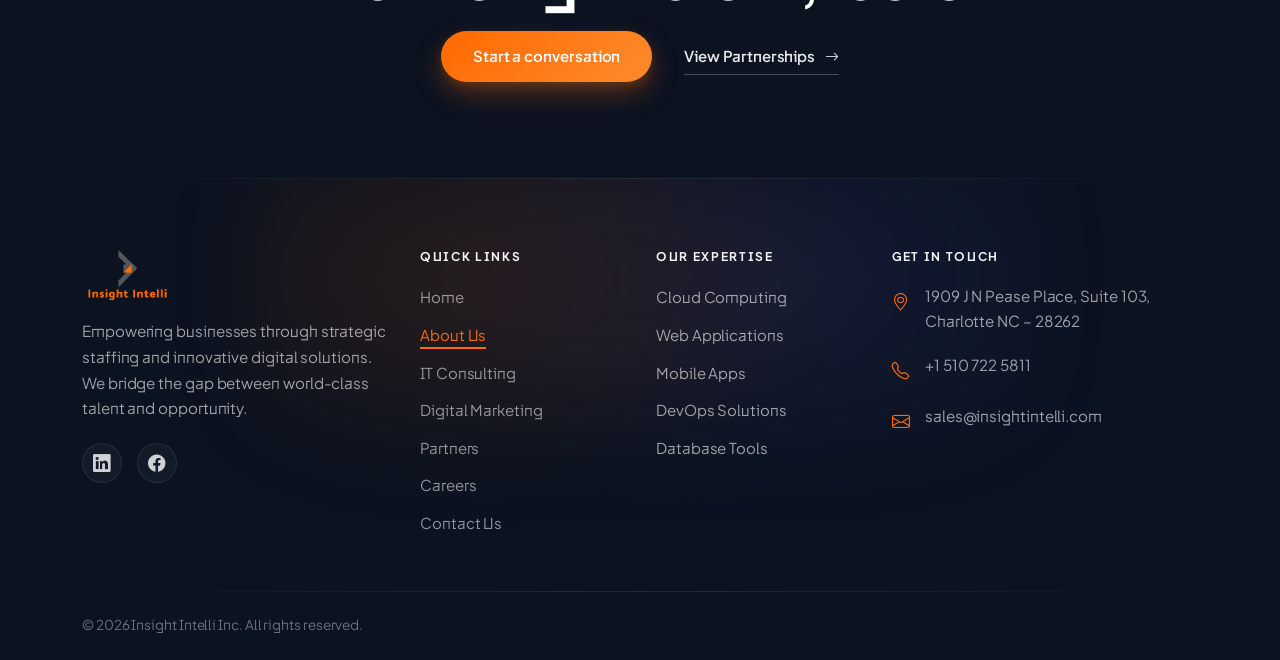
==== commit 6a12cec9: "Reposition site as IT Consulting & Digital Marketing - Top-bar tagline on all pages now reads "IT Co" ====
--- a/about.html
+++ b/about.html
@@ -1,77 +1,66 @@
 <!doctype html>
 <html lang="en">
-  <head>
-    <meta charset="UTF-8" />
-    <meta name="viewport" content="width=device-width, initial-scale=1.0" />
-    <!-- SEO Meta Tags -->
-    <title>About Insight Intelli | Staffing, Automation &amp; Digital Delivery</title>
-    <meta
-      name="description"
-      content="Learn about Insight Intelli, a strategic staffing and digital solutions company helping customers and aspirants improve IT efficiency, delivery, and growth."
-    />
-    <meta name="robots" content="index, follow, max-image-preview:large" />
-    <link rel="canonical" href="https://insightintelli.com/about.html" />
-
-    <!-- Open Graph -->
-    <meta property="og:type" content="website" />
-    <meta property="og:title" content="About Insight Intelli | Staffing, Automation &amp; Digital Delivery" />
-    <meta
-      property="og:description"
-      content="Learn about Insight Intelli, a strategic staffing and digital solutions company helping customers and aspirants improve IT efficiency, delivery, and growth."
-    />
-    <meta property="og:image" content="https://insightintelli.com/images/logo.png" />
-    <meta property="og:image:alt" content="Insight Intelli logo" />
-    <meta property="og:url" content="https://insightintelli.com/about.html" />
-    <meta property="og:site_name" content="Insight Intelli" />
-    <meta property="og:locale" content="en_US" />
-
-    <!-- Twitter Card -->
-    <meta name="twitter:card" content="summary_large_image" />
-    <meta name="twitter:title" content="About Insight Intelli | Staffing, Automation &amp; Digital Delivery" />
-    <meta
-      name="twitter:description"
-      content="Learn about Insight Intelli, a strategic staffing and digital solutions company helping customers and aspirants improve IT efficiency, delivery, and growth."
-    />
-    <meta name="twitter:image" content="https://insightintelli.com/images/logo.png" />
-    <meta name="twitter:image:alt" content="Insight Intelli logo" />
-
-    <!-- Additional SEO -->
-    <meta name="author" content="Insight Intelli" />
-    <meta name="theme-color" content="#ff6a00" />
-    <meta name="keywords" content="about Insight Intelli, IT staffing company, technology consulting, digital delivery, company mission, values, IT expertise" />
-
-
-    <!-- Preconnect for Performance -->
-    <link rel="preconnect" href="https://fonts.googleapis.com" />
-    <link rel="preconnect" href="https://fonts.gstatic.com" crossorigin />
-
-    <!-- Fonts -->
-    <link
-      href="https://fonts.googleapis.com/css2?family=Plus+Jakarta+Sans:wght@400;500;600;700;800&family=Manrope:wght@400;500;600;700;800&display=swap"
-      rel="stylesheet"
-    />
-
-    <!-- Bootstrap CSS -->
-    <link
-      href="https://cdn.jsdelivr.net/npm/bootstrap@5.3.0/dist/css/bootstrap.min.css"
-      rel="stylesheet"
-    />
-
-    <!-- Bootstrap Icons -->
-    <link
-      rel="stylesheet"
-      href="https://cdn.jsdelivr.net/npm/bootstrap-icons@1.11.1/font/bootstrap-icons.css"
-    />
-
-    <!-- Custom Stylesheet -->
-    <link rel="stylesheet" href="style.css" />
-    <link rel="stylesheet" href="about.css" />
-
-    <!-- Favicon -->
-    <link rel="icon" href="images/logo.png" type="image/png" />
-
-    <!-- Schema.org Structured Data -->
-    <script type="application/ld+json">
+
+<head>
+  <meta charset="UTF-8" />
+  <meta name="viewport" content="width=device-width, initial-scale=1.0" />
+  <!-- SEO Meta Tags -->
+  <title>About Insight Intelli | Staffing, Automation &amp; Digital Delivery</title>
+  <meta name="description"
+    content="Learn about Insight Intelli, a strategic staffing and digital solutions company helping customers and aspirants improve IT efficiency, delivery, and growth." />
+  <meta name="robots" content="index, follow, max-image-preview:large" />
+  <link rel="canonical" href="https://insightintelli.com/about.html" />
+
+  <!-- Open Graph -->
+  <meta property="og:type" content="website" />
+  <meta property="og:title" content="About Insight Intelli | Staffing, Automation &amp; Digital Delivery" />
+  <meta property="og:description"
+    content="Learn about Insight Intelli, a strategic staffing and digital solutions company helping customers and aspirants improve IT efficiency, delivery, and growth." />
+  <meta property="og:image" content="https://insightintelli.com/images/logo.png" />
+  <meta property="og:image:alt" content="Insight Intelli logo" />
+  <meta property="og:url" content="https://insightintelli.com/about.html" />
+  <meta property="og:site_name" content="Insight Intelli" />
+  <meta property="og:locale" content="en_US" />
+
+  <!-- Twitter Card -->
+  <meta name="twitter:card" content="summary_large_image" />
+  <meta name="twitter:title" content="About Insight Intelli | Staffing, Automation &amp; Digital Delivery" />
+  <meta name="twitter:description"
+    content="Learn about Insight Intelli, a strategic staffing and digital solutions company helping customers and aspirants improve IT efficiency, delivery, and growth." />
+  <meta name="twitter:image" content="https://insightintelli.com/images/logo.png" />
+  <meta name="twitter:image:alt" content="Insight Intelli logo" />
+
+  <!-- Additional SEO -->
+  <meta name="author" content="Insight Intelli" />
+  <meta name="theme-color" content="#ff6a00" />
+  <meta name="keywords"
+    content="about Insight Intelli, IT staffing company, technology consulting, digital delivery, company mission, values, IT expertise" />
+
+
+  <!-- Preconnect for Performance -->
+  <link rel="preconnect" href="https://fonts.googleapis.com" />
+  <link rel="preconnect" href="https://fonts.gstatic.com" crossorigin />
+
+  <!-- Fonts -->
+  <link
+    href="https://fonts.googleapis.com/css2?family=Plus+Jakarta+Sans:wght@400;500;600;700;800&family=Manrope:wght@400;500;600;700;800&display=swap"
+    rel="stylesheet" />
+
+  <!-- Bootstrap CSS -->
+  <link href="https://cdn.jsdelivr.net/npm/bootstrap@5.3.0/dist/css/bootstrap.min.css" rel="stylesheet" />
+
+  <!-- Bootstrap Icons -->
+  <link rel="stylesheet" href="https://cdn.jsdelivr.net/npm/bootstrap-icons@1.11.1/font/bootstrap-icons.css" />
+
+  <!-- Custom Stylesheet -->
+  <link rel="stylesheet" href="style.css" />
+  <link rel="stylesheet" href="about.css" />
+
+  <!-- Favicon -->
+  <link rel="icon" href="images/logo.png" type="image/png" />
+
+  <!-- Schema.org Structured Data -->
+  <script type="application/ld+json">
       {
         "@context": "https://schema.org",
         "@type": "Organization",
@@ -83,7 +72,7 @@
           "@type": "ContactPoint",
           "telephone": "+1-510-722-5811",
           "contactType": "customer service",
-          "email": "admin@insightintelli.com"
+          "email": "sales@insightintelli.com"
         },
         "sameAs": [
           "https://www.linkedin.com/company/insightintelli-inc./",
@@ -91,737 +80,706 @@
         ]
       }
     </script>
-  </head>
-  <body>
-    <!-- Skip to Content (Accessibility) -->
-    <a href="#main-content" class="skip-to-content">Skip to main content</a>
-
-    <header class="header" role="banner">
-      <!-- TOP INFO BAR -->
-      <div class="top-bar">
-        <div class="container">
-          <div class="top-bar-left">
-            We offer Software Development & IT Consulting services
+</head>
+
+<body>
+  <!-- Skip to Content (Accessibility) -->
+  <a href="#main-content" class="skip-to-content">Skip to main content</a>
+
+  <header class="header" role="banner">
+    <!-- TOP INFO BAR -->
+    <div class="top-bar">
+      <div class="container">
+        <div class="top-bar-left">
+          IT Consulting &amp; Digital Marketing
+        </div>
+        <div class="top-bar-right d-none d-md-flex">
+          <a href="tel:+15107225811" class="top-bar-link">
+            <i class="bi bi-telephone-fill"></i>
+            +1 510 722 5811
+          </a>
+          <a href="mailto:sales@insightintelli.com" class="top-bar-link">
+            <i class="bi bi-envelope-fill"></i>
+            sales@insightintelli.com
+          </a>
+          <div class="top-bar-link">
+            <i class="bi bi-geo-alt-fill"></i>
+            1909 J N Pease Place, Suite 103, Charlotte NC &ndash; 28262
           </div>
-          <div class="top-bar-right d-none d-md-flex">
-            <a href="tel:+15107225811" class="top-bar-link">
-              <i class="bi bi-telephone-fill"></i>
-              +1 510 722 5811
-            </a>
-            <a href="mailto:admin@insightintelli.com" class="top-bar-link">
-              <i class="bi bi-envelope-fill"></i>
-              admin@insightintelli.com
-            </a>
-            <div class="top-bar-link">
-              <i class="bi bi-geo-alt-fill"></i>
-              1909 J N Pease Place, Suite 103, Charlotte NC &ndash; 28262
-            </div>
+        </div>
+      </div>
+    </div>
+
+    <!-- MAIN NAVBAR -->
+    <nav class="navbar navbar-expand-lg modern-navbar">
+      <div class="container">
+        <a class="navbar-brand" href="index.html">
+          <img src="images/logo.png" alt="Insight Intelli" />
+        </a>
+
+        <button class="navbar-toggler" type="button" data-bs-toggle="collapse" data-bs-target="#navbarNav"
+          aria-controls="navbarNav" aria-expanded="false" aria-label="Toggle navigation">
+          <span class="toggler-icon"></span>
+          <span class="toggler-icon"></span>
+          <span class="toggler-icon"></span>
+        </button>
+
+        <div class="collapse navbar-collapse" id="navbarNav">
+          <ul class="navbar-nav mx-auto">
+            <li class="nav-item">
+              <a class="nav-link" href="index.html">Home</a>
+            </li>
+            <li class="nav-item">
+              <a class="nav-link active" href="about.html">About</a>
+            </li>
+            <li class="nav-item">
+              <a class="nav-link" href="services.html">IT Consulting</a>
+            </li>
+            <li class="nav-item">
+              <a class="nav-link" href="digital-marketing.html">Digital Marketing</a>
+            </li>
+            <li class="nav-item">
+              <a class="nav-link" href="partners.html">Partners</a>
+            </li>
+            <li class="nav-item">
+              <a class="nav-link" href="careers.html">Careers</a>
+            </li>
+          </ul>
+          <div class="d-none d-lg-block">
+            <a href="contact.html" class="nav-cta">Contact Us</a>
           </div>
-        </div>
-      </div>
-
-      <!-- MAIN NAVBAR -->
-      <nav class="navbar navbar-expand-lg modern-navbar">
-        <div class="container">
-          <a class="navbar-brand" href="index.html">
-            <img src="images/logo.png" alt="Insight Intelli" />
+          <!-- Mobile only CTA -->
+          <div class="d-lg-none mt-3">
+            <a href="contact.html" class="nav-cta w-100 text-center">Contact Us</a>
+          </div>
+        </div>
+      </div>
+    </nav>
+  </header>
+
+  <main id="main-content">
+    <!-- ========== HERO ========== -->
+    <section class="ab-hero" aria-labelledby="ab-hero-h">
+      <div class="container ab-hero-inner">
+        <div class="ab-hero-main">
+          <div class="ab-hero-copy">
+            <p class="ab-eyebrow">About Us</p>
+            <h1 class="ab-hero-title" id="ab-hero-h">About Us</h1>
+            <p class="ab-hero-sub">
+              Our comprehensive vision is to singularize a functional platform
+              for customers and aspirants in order to optimize IT efficacy and
+              ingenuity in this competitive, rapidly changing world.
+            </p>
+            <div class="ab-hero-actions">
+              <a href="contact.html" class="btn btn-brand">Start a conversation</a>
+              <a href="services.html" class="ab-link">
+                Explore services
+                <i class="bi bi-arrow-right" aria-hidden="true"></i>
+              </a>
+            </div>
+
+            <dl class="ab-hero-strip" aria-label="Company at a glance">
+              <div class="ab-strip-item">
+                <dt>Headquarters</dt>
+                <dd>Charlotte, NC</dd>
+              </div>
+              <div class="ab-strip-item">
+                <dt>Regions</dt>
+                <dd>United States &amp; India</dd>
+              </div>
+              <div class="ab-strip-item">
+                <dt>Focus</dt>
+                <dd>Staffing &amp; IT delivery</dd>
+              </div>
+            </dl>
+          </div>
+
+          <div class="ab-hero-visual" aria-hidden="true">
+            <div class="ab-visual-image">
+              <img src="images/slider/02.jpg" alt="" loading="eager" decoding="async" />
+            </div>
+            <div class="ab-visual-panel">
+              <span>IT consulting</span>
+              <strong>Strategic staffing and digital delivery</strong>
+            </div>
+          </div>
+        </div>
+      </div>
+    </section>
+
+    <!-- ========== MISSION ========== -->
+    <section class="ab-story" aria-labelledby="ab-story-h">
+      <div class="container">
+        <header class="ab-section-head">
+          <p class="ab-eyebrow">Our mission</p>
+          <h2 class="ab-heading" id="ab-story-h">Driven by Purpose</h2>
+        </header>
+
+        <div class="ab-mission-layout">
+          <!-- Mission statement card -->
+          <figure class="ab-mission-card">
+            <span class="ab-mission-mark" aria-hidden="true">&ldquo;</span>
+            <blockquote class="ab-mission-quote">
+              <p>
+                To fulfill the aspirant's interdisciplinary goals in punctual
+                and innovative ways by recommending the correct resources for
+                each aspirant's specific needs.
+              </p>
+            </blockquote>
+            <figcaption class="ab-mission-cite">
+              <span class="ab-mission-cite-rule" aria-hidden="true"></span>
+              We pride ourselves on developing your niche and helping you to
+              tap all of its resources.
+            </figcaption>
+          </figure>
+
+          <!-- Guiding principles -->
+          <ul class="ab-mission-principles" aria-label="Mission principles">
+            <li class="ab-mission-principle">
+              <span class="ab-principle-icon" aria-hidden="true">
+                <i class="bi bi-diagram-3"></i>
+              </span>
+              <div class="ab-principle-body">
+                <h3>Interdisciplinary Excellence</h3>
+                <p>We align cross-functional goals with practical technology and talent decisions.</p>
+              </div>
+              <span class="ab-principle-index" aria-hidden="true">01</span>
+            </li>
+            <li class="ab-mission-principle">
+              <span class="ab-principle-icon" aria-hidden="true">
+                <i class="bi bi-clock-history"></i>
+              </span>
+              <div class="ab-principle-body">
+                <h3>Punctual Delivery</h3>
+                <p>We move with timely, innovative execution so aspirants and customers keep momentum.</p>
+              </div>
+              <span class="ab-principle-index" aria-hidden="true">02</span>
+            </li>
+            <li class="ab-mission-principle">
+              <span class="ab-principle-icon" aria-hidden="true">
+                <i class="bi bi-bullseye"></i>
+              </span>
+              <div class="ab-principle-body">
+                <h3>Resource Optimization</h3>
+                <p>We recommend the right resources for each specific need and help every niche go further.</p>
+              </div>
+              <span class="ab-principle-index" aria-hidden="true">03</span>
+            </li>
+          </ul>
+        </div>
+      </div>
+    </section>
+
+    <!-- ========== VALUES ========== -->
+    <section class="ab-values" aria-labelledby="ab-values-h">
+      <div class="container">
+        <header class="ab-section-head">
+          <p class="ab-eyebrow">Our values</p>
+          <h2 class="ab-heading" id="ab-values-h">What we believe</h2>
+        </header>
+
+        <div class="ab-values-grid">
+          <article class="ab-value">
+            <span class="ab-value-num" aria-hidden="true">01</span>
+            <h3 class="ab-value-title">People</h3>
+            <p class="ab-value-desc">
+              We believe in people and their potential. Every individual brings unique talents and perspectives that,
+              when recognized and nurtured, drive meaningful change.
+            </p>
+          </article>
+
+          <article class="ab-value">
+            <span class="ab-value-num" aria-hidden="true">02</span>
+            <h3 class="ab-value-title">Success</h3>
+            <p class="ab-value-desc">
+              We believe success is built on strong partnerships, strategic execution, and unwavering commitment to our
+              clients' goals and long-term vision.
+            </p>
+          </article>
+
+          <article class="ab-value">
+            <span class="ab-value-num" aria-hidden="true">03</span>
+            <h3 class="ab-value-title">Hard work</h3>
+            <p class="ab-value-desc">
+              We believe in hard work that pays off. Dedication, diligence, and strategic effort create lasting value
+              and transform businesses.
+            </p>
+          </article>
+
+          <article class="ab-value">
+            <span class="ab-value-num" aria-hidden="true">04</span>
+            <h3 class="ab-value-title">Technology for people</h3>
+            <p class="ab-value-desc">
+              We believe that technology evolves to serve people, so we use
+              our expertise to help aspirants reach their full potential in
+              a timely way.
+            </p>
+          </article>
+        </div>
+      </div>
+    </section>
+
+    <!-- ========== FIND THE RIGHT EMPLOYEES ========== -->
+    <section class="ab-why" aria-labelledby="ab-why-h">
+      <div class="container">
+        <header class="ab-section-head">
+          <p class="ab-eyebrow">Our promise</p>
+          <h2 class="ab-heading" id="ab-why-h">
+            Find the right employees for your business.
+          </h2>
+        </header>
+
+        <p class="ab-promise-text">
+          At Insight Intelli, we are dedicated to creating the perfect
+          employment matches for our clients. With us as your permanent
+          staffing solutions provider, you can rest assured that you will
+          get the most suitable employees who are ready to work hard and
+          stay loyal to you.
+        </p>
+      </div>
+    </section>
+
+    <!-- ========== TECHNOLOGIES (was Expertise) ========== -->
+    <section class="ab-tech" id="expertise" aria-labelledby="ab-tech-h">
+      <div class="container">
+        <header class="ab-section-head">
+          <p class="ab-eyebrow">Technologies</p>
+          <h2 class="ab-heading" id="ab-tech-h">Our expertise</h2>
+          <p class="ab-section-sub">
+            Delivering comprehensive IT solutions across modern tech stacks.
+          </p>
+        </header>
+
+        <div class="ab-tech-grid">
+          <article class="ab-tech-card">
+            <i class="bi bi-cloud-check ab-tech-icon" aria-hidden="true"></i>
+            <h3 class="ab-tech-title">Cloud computing</h3>
+            <div class="ab-tech-tags">
+              <span class="ab-tag">Hadoop</span>
+              <span class="ab-tag">Kubernetes</span>
+              <span class="ab-tag">AWS</span>
+            </div>
+          </article>
+
+          <article class="ab-tech-card">
+            <i class="bi bi-code-slash ab-tech-icon" aria-hidden="true"></i>
+            <h3 class="ab-tech-title">Web applications</h3>
+            <div class="ab-tech-tags">
+              <span class="ab-tag">Java</span>
+              <span class="ab-tag">.NET</span>
+              <span class="ab-tag">JavaScript</span>
+            </div>
+          </article>
+
+          <article class="ab-tech-card">
+            <i class="bi bi-phone ab-tech-icon" aria-hidden="true"></i>
+            <h3 class="ab-tech-title">Mobile applications</h3>
+            <div class="ab-tech-tags">
+              <span class="ab-tag">iOS</span>
+              <span class="ab-tag">Android</span>
+              <span class="ab-tag">React Native</span>
+            </div>
+          </article>
+
+          <article class="ab-tech-card">
+            <i class="bi bi-database ab-tech-icon" aria-hidden="true"></i>
+            <h3 class="ab-tech-title">Database tools</h3>
+            <div class="ab-tech-tags">
+              <span class="ab-tag">Informatica</span>
+              <span class="ab-tag">Talend</span>
+              <span class="ab-tag">SQL Server</span>
+            </div>
+          </article>
+
+          <article class="ab-tech-card">
+            <i class="bi bi-kanban ab-tech-icon" aria-hidden="true"></i>
+            <h3 class="ab-tech-title">Project management</h3>
+            <div class="ab-tech-tags">
+              <span class="ab-tag">ProofHub</span>
+              <span class="ab-tag">Scoro</span>
+              <span class="ab-tag">Workzone</span>
+            </div>
+          </article>
+
+          <article class="ab-tech-card">
+            <i class="bi bi-infinity ab-tech-icon" aria-hidden="true"></i>
+            <h3 class="ab-tech-title">DevOps solutions</h3>
+            <div class="ab-tech-tags">
+              <span class="ab-tag">AWS DevOps</span>
+              <span class="ab-tag">Azure CI/CD</span>
+              <span class="ab-tag">GCP</span>
+            </div>
+          </article>
+        </div>
+      </div>
+    </section>
+
+    <!-- ========== CTA ========== -->
+    <section class="ab-cta" aria-labelledby="ab-cta-h">
+      <div class="container">
+        <h2 class="ab-cta-title" id="ab-cta-h">Find the right talent, faster.</h2>
+        <div class="ab-cta-actions">
+          <a href="contact.html" class="btn btn-brand">Start a conversation</a>
+          <a href="partners.html" class="ab-link ab-link--inverse">
+            View Partnerships
+            <i class="bi bi-arrow-right" aria-hidden="true"></i>
           </a>
-
-          <button
-            class="navbar-toggler"
-            type="button"
-            data-bs-toggle="collapse"
-            data-bs-target="#navbarNav"
-            aria-controls="navbarNav"
-            aria-expanded="false"
-            aria-label="Toggle navigation"
-          >
-            <span class="toggler-icon"></span>
-            <span class="toggler-icon"></span>
-            <span class="toggler-icon"></span>
-          </button>
-
-          <div class="collapse navbar-collapse" id="navbarNav">
-            <ul class="navbar-nav mx-auto">
-              <li class="nav-item">
-                <a class="nav-link" href="index.html">Home</a>
-              </li>
-              <li class="nav-item">
-                <a class="nav-link active" href="about.html">About</a>
-              </li>
-              <li class="nav-item">
-                <a class="nav-link" href="services.html">Services</a>
-              </li>
-              <li class="nav-item">
-                <a class="nav-link" href="digital-marketing.html">Digital Marketing</a>
-              </li>
-              <li class="nav-item">
-                <a class="nav-link" href="partners.html">Partners</a>
-              </li>
-              <li class="nav-item">
-                <a class="nav-link" href="careers.html">Careers</a>
-              </li>
-            </ul>
-            <div class="d-none d-lg-block">
-              <a href="contact.html" class="nav-cta">Contact Us</a>
-            </div>
-            <!-- Mobile only CTA -->
-            <div class="d-lg-none mt-3">
-              <a href="contact.html" class="nav-cta w-100 text-center"
-                >Contact Us</a
-              >
-            </div>
+        </div>
+      </div>
+    </section>
+  </main>
+
+  <!-- ========== FOOTER ========== -->
+  <footer class="site-footer" role="contentinfo">
+    <div class="container">
+      <div class="footer-grid">
+        <!-- Column 1: Brand & Social -->
+        <div class="footer-column">
+          <a href="index.html" class="footer-logo" aria-label="Insight Intelli Home">
+            <img src="images/logo.png" alt="Insight Intelli" width="200" height="60" />
+          </a>
+          <p class="footer-brand-text">
+            Empowering businesses through strategic staffing and innovative
+            digital solutions. We bridge the gap between world-class talent
+            and opportunity.
+          </p>
+          <div class="footer-social">
+            <a href="https://www.linkedin.com/company/insightintelli-inc./" target="_blank" rel="noopener"
+              aria-label="LinkedIn"><i class="bi bi-linkedin"></i></a>
+            <a href="https://www.facebook.com/insightintelli/" target="_blank" rel="noopener" aria-label="Facebook"><i
+                class="bi bi-facebook"></i></a>
           </div>
         </div>
-      </nav>
-    </header>
-
-    <main id="main-content">
-      <!-- ========== HERO ========== -->
-      <section class="ab-hero" aria-labelledby="ab-hero-h">
-        <div class="container ab-hero-inner">
-          <div class="ab-hero-main">
-            <div class="ab-hero-copy">
-              <p class="ab-eyebrow">About Us</p>
-              <h1 class="ab-hero-title" id="ab-hero-h">About Us</h1>
-              <p class="ab-hero-sub">
-                Our comprehensive vision is to singularize a functional platform
-                for customers and aspirants in order to optimize IT efficacy and
-                ingenuity in this competitive, rapidly changing world.
-              </p>
-              <div class="ab-hero-actions">
-                <a href="contact.html" class="btn btn-brand">Start a conversation</a>
-                <a href="services.html" class="ab-link">
-                  Explore services
-                  <i class="bi bi-arrow-right" aria-hidden="true"></i>
-                </a>
-              </div>
-
-              <dl class="ab-hero-strip" aria-label="Company at a glance">
-                <div class="ab-strip-item">
-                  <dt>Headquarters</dt>
-                  <dd>Charlotte, NC</dd>
-                </div>
-                <div class="ab-strip-item">
-                  <dt>Regions</dt>
-                  <dd>United States &amp; India</dd>
-                </div>
-                <div class="ab-strip-item">
-                  <dt>Focus</dt>
-                  <dd>Staffing &amp; IT delivery</dd>
-                </div>
-              </dl>
-            </div>
-
-            <div class="ab-hero-visual" aria-hidden="true">
-              <div class="ab-visual-image">
-                <img
-                  src="images/slider/02.jpg"
-                  alt=""
-                  loading="eager"
-                  decoding="async"
-                />
-              </div>
-              <div class="ab-visual-panel">
-                <span>IT consulting</span>
-                <strong>Strategic staffing and digital delivery</strong>
-              </div>
+
+        <!-- Column 2: Quick Links -->
+        <div class="footer-column">
+          <h3 class="footer-heading">Quick Links</h3>
+          <ul class="footer-links">
+            <li><a href="index.html">Home</a></li>
+            <li><a href="about.html">About Us</a></li>
+            <li><a href="services.html">IT Consulting</a></li>
+            <li><a href="digital-marketing.html">Digital Marketing</a></li>
+            <li><a href="partners.html">Partners</a></li>
+            <li><a href="careers.html">Careers</a></li>
+            <li><a href="contact.html">Contact Us</a></li>
+          </ul>
+        </div>
+
+        <!-- Column 3: Our Expertise -->
+        <div class="footer-column">
+          <h3 class="footer-heading">Our Expertise</h3>
+          <ul class="footer-links expertise-links">
+            <li><a href="about.html#expertise">Cloud Computing</a></li>
+            <li><a href="about.html#expertise">Web Applications</a></li>
+            <li><a href="about.html#expertise">Mobile Apps</a></li>
+            <li><a href="about.html#expertise">DevOps Solutions</a></li>
+            <li><a href="about.html#expertise">Database Tools</a></li>
+          </ul>
+        </div>
+
+        <!-- Column 4: Contact & Newsletter -->
+        <div class="footer-column">
+          <h3 class="footer-heading">Get in Touch</h3>
+          <div class="footer-contact-info">
+            <div class="footer-contact-item">
+              <i class="bi bi-geo-alt" aria-hidden="true"></i>
+              <span>1909 J N Pease Place, Suite 103, Charlotte NC &ndash; 28262</span>
+            </div>
+            <div class="footer-contact-item">
+              <i class="bi bi-telephone" aria-hidden="true"></i>
+              <a href="tel:+15107225811">+1 510 722 5811</a>
+            </div>
+            <div class="footer-contact-item">
+              <i class="bi bi-envelope" aria-hidden="true"></i>
+              <a href="mailto:sales@insightintelli.com">sales@insightintelli.com</a>
             </div>
           </div>
-        </div>
-      </section>
-
-      <!-- ========== MISSION ========== -->
-      <section class="ab-story" aria-labelledby="ab-story-h">
-        <div class="container">
-          <header class="ab-section-head">
-            <p class="ab-eyebrow">Our mission</p>
-            <h2 class="ab-heading" id="ab-story-h">Driven by Purpose</h2>
-          </header>
-
-          <div class="ab-mission-layout">
-            <!-- Mission statement card -->
-            <figure class="ab-mission-card">
-              <span class="ab-mission-mark" aria-hidden="true">&ldquo;</span>
-              <blockquote class="ab-mission-quote">
-                <p>
-                  To fulfill the aspirant's interdisciplinary goals in punctual
-                  and innovative ways by recommending the correct resources for
-                  each aspirant's specific needs.
-                </p>
-              </blockquote>
-              <figcaption class="ab-mission-cite">
-                <span class="ab-mission-cite-rule" aria-hidden="true"></span>
-                We pride ourselves on developing your niche and helping you to
-                tap all of its resources.
-              </figcaption>
-            </figure>
-
-            <!-- Guiding principles -->
-            <ul class="ab-mission-principles" aria-label="Mission principles">
-              <li class="ab-mission-principle">
-                <span class="ab-principle-icon" aria-hidden="true">
-                  <i class="bi bi-diagram-3"></i>
-                </span>
-                <div class="ab-principle-body">
-                  <h3>Interdisciplinary Excellence</h3>
-                  <p>We align cross-functional goals with practical technology and talent decisions.</p>
-                </div>
-                <span class="ab-principle-index" aria-hidden="true">01</span>
-              </li>
-              <li class="ab-mission-principle">
-                <span class="ab-principle-icon" aria-hidden="true">
-                  <i class="bi bi-clock-history"></i>
-                </span>
-                <div class="ab-principle-body">
-                  <h3>Punctual Delivery</h3>
-                  <p>We move with timely, innovative execution so aspirants and customers keep momentum.</p>
-                </div>
-                <span class="ab-principle-index" aria-hidden="true">02</span>
-              </li>
-              <li class="ab-mission-principle">
-                <span class="ab-principle-icon" aria-hidden="true">
-                  <i class="bi bi-bullseye"></i>
-                </span>
-                <div class="ab-principle-body">
-                  <h3>Resource Optimization</h3>
-                  <p>We recommend the right resources for each specific need and help every niche go further.</p>
-                </div>
-                <span class="ab-principle-index" aria-hidden="true">03</span>
-              </li>
-            </ul>
-          </div>
-        </div>
-      </section>
-
-      <!-- ========== VALUES ========== -->
-      <section class="ab-values" aria-labelledby="ab-values-h">
-        <div class="container">
-          <header class="ab-section-head">
-            <p class="ab-eyebrow">Our values</p>
-            <h2 class="ab-heading" id="ab-values-h">What we believe</h2>
-          </header>
-
-          <div class="ab-values-grid">
-            <article class="ab-value">
-              <span class="ab-value-num" aria-hidden="true">01</span>
-              <h3 class="ab-value-title">People</h3>
-              <p class="ab-value-desc">
-                We believe in people and their potential. Every individual brings unique talents and perspectives that, when recognized and nurtured, drive meaningful change.
-              </p>
-            </article>
-
-            <article class="ab-value">
-              <span class="ab-value-num" aria-hidden="true">02</span>
-              <h3 class="ab-value-title">Success</h3>
-              <p class="ab-value-desc">
-                We believe success is built on strong partnerships, strategic execution, and unwavering commitment to our clients' goals and long-term vision.
-              </p>
-            </article>
-
-            <article class="ab-value">
-              <span class="ab-value-num" aria-hidden="true">03</span>
-              <h3 class="ab-value-title">Hard work</h3>
-              <p class="ab-value-desc">
-                We believe in hard work that pays off. Dedication, diligence, and strategic effort create lasting value and transform businesses.
-              </p>
-            </article>
-
-            <article class="ab-value">
-              <span class="ab-value-num" aria-hidden="true">04</span>
-              <h3 class="ab-value-title">Technology for people</h3>
-              <p class="ab-value-desc">
-                We believe that technology evolves to serve people, so we use
-                our expertise to help aspirants reach their full potential in
-                a timely way.
-              </p>
-            </article>
-          </div>
-        </div>
-      </section>
-
-      <!-- ========== FIND THE RIGHT EMPLOYEES ========== -->
-      <section class="ab-why" aria-labelledby="ab-why-h">
-        <div class="container">
-          <header class="ab-section-head">
-            <p class="ab-eyebrow">Our promise</p>
-            <h2 class="ab-heading" id="ab-why-h">
-              Find the right employees for your business.
-            </h2>
-          </header>
-
-          <p class="ab-promise-text">
-            At Insight Intelli, we are dedicated to creating the perfect
-            employment matches for our clients. With us as your permanent
-            staffing solutions provider, you can rest assured that you will
-            get the most suitable employees who are ready to work hard and
-            stay loyal to you.
-          </p>
-        </div>
-      </section>
-
-      <!-- ========== TECHNOLOGIES (was Expertise) ========== -->
-      <section class="ab-tech" id="expertise" aria-labelledby="ab-tech-h">
-        <div class="container">
-          <header class="ab-section-head">
-            <p class="ab-eyebrow">Technologies</p>
-            <h2 class="ab-heading" id="ab-tech-h">Our expertise</h2>
-            <p class="ab-section-sub">
-              Delivering comprehensive IT solutions across modern tech stacks.
-            </p>
-          </header>
-
-          <div class="ab-tech-grid">
-            <article class="ab-tech-card">
-              <i class="bi bi-cloud-check ab-tech-icon" aria-hidden="true"></i>
-              <h3 class="ab-tech-title">Cloud computing</h3>
-              <div class="ab-tech-tags">
-                <span class="ab-tag">Hadoop</span>
-                <span class="ab-tag">Kubernetes</span>
-                <span class="ab-tag">AWS</span>
-              </div>
-            </article>
-
-            <article class="ab-tech-card">
-              <i class="bi bi-code-slash ab-tech-icon" aria-hidden="true"></i>
-              <h3 class="ab-tech-title">Web applications</h3>
-              <div class="ab-tech-tags">
-                <span class="ab-tag">Java</span>
-                <span class="ab-tag">.NET</span>
-                <span class="ab-tag">JavaScript</span>
-              </div>
-            </article>
-
-            <article class="ab-tech-card">
-              <i class="bi bi-phone ab-tech-icon" aria-hidden="true"></i>
-              <h3 class="ab-tech-title">Mobile applications</h3>
-              <div class="ab-tech-tags">
-                <span class="ab-tag">iOS</span>
-                <span class="ab-tag">Android</span>
-                <span class="ab-tag">React Native</span>
-              </div>
-            </article>
-
-            <article class="ab-tech-card">
-              <i class="bi bi-database ab-tech-icon" aria-hidden="true"></i>
-              <h3 class="ab-tech-title">Database tools</h3>
-              <div class="ab-tech-tags">
-                <span class="ab-tag">Informatica</span>
-                <span class="ab-tag">Talend</span>
-                <span class="ab-tag">SQL Server</span>
-              </div>
-            </article>
-
-            <article class="ab-tech-card">
-              <i class="bi bi-kanban ab-tech-icon" aria-hidden="true"></i>
-              <h3 class="ab-tech-title">Project management</h3>
-              <div class="ab-tech-tags">
-                <span class="ab-tag">ProofHub</span>
-                <span class="ab-tag">Scoro</span>
-                <span class="ab-tag">Workzone</span>
-              </div>
-            </article>
-
-            <article class="ab-tech-card">
-              <i class="bi bi-infinity ab-tech-icon" aria-hidden="true"></i>
-              <h3 class="ab-tech-title">DevOps solutions</h3>
-              <div class="ab-tech-tags">
-                <span class="ab-tag">AWS DevOps</span>
-                <span class="ab-tag">Azure CI/CD</span>
-                <span class="ab-tag">GCP</span>
-              </div>
-            </article>
-          </div>
-        </div>
-      </section>
-
-      <!-- ========== CTA ========== -->
-      <section class="ab-cta" aria-labelledby="ab-cta-h">
-        <div class="container">
-          <h2 class="ab-cta-title" id="ab-cta-h">Find the right talent, faster.</h2>
-          <div class="ab-cta-actions">
-            <a href="contact.html" class="btn btn-brand">Start a conversation</a>
-            <a href="partners.html" class="ab-link ab-link--inverse">
-              View Partnerships
-              <i class="bi bi-arrow-right" aria-hidden="true"></i>
-            </a>
-          </div>
-        </div>
-      </section>
-    </main>
-
-    <!-- ========== FOOTER ========== -->
-    <footer class="site-footer" role="contentinfo">
-      <div class="container">
-        <div class="footer-grid">
-          <!-- Column 1: Brand & Social -->
-          <div class="footer-column">
-            <a
-              href="index.html"
-              class="footer-logo"
-              aria-label="Insight Intelli Home"
-            >
-              <img
-                src="images/logo.png"
-                alt="Insight Intelli"
-                width="200"
-                height="60"
-              />
-            </a>
-            <p class="footer-brand-text">
-              Empowering businesses through strategic staffing and innovative
-              digital solutions. We bridge the gap between world-class talent
-              and opportunity.
-            </p>
-            <div class="footer-social">
-              <a
-                href="https://www.linkedin.com/company/insightintelli-inc./"
-                target="_blank"
-                rel="noopener"
-                aria-label="LinkedIn"
-                ><i class="bi bi-linkedin"></i
-              ></a>
-              <a
-                href="https://www.facebook.com/insightintelli/"
-                target="_blank"
-                rel="noopener"
-                aria-label="Facebook"
-                ><i class="bi bi-facebook"></i
-              ></a>
-            </div>
-          </div>
-
-          <!-- Column 2: Quick Links -->
-          <div class="footer-column">
-            <h3 class="footer-heading">Quick Links</h3>
-            <ul class="footer-links">
-              <li><a href="index.html">Home</a></li>
-              <li><a href="about.html">About Us</a></li>
-              <li><a href="services.html">Our Services</a></li>
-              <li><a href="partners.html">Partners</a></li>
-              <li><a href="careers.html">Careers</a></li>
-              <li><a href="contact.html">Contact Us</a></li>
-            </ul>
-          </div>
-
-          <!-- Column 3: Our Expertise -->
-          <div class="footer-column">
-            <h3 class="footer-heading">Our Expertise</h3>
-            <ul class="footer-links expertise-links">
-              <li><a href="about.html#expertise">Cloud Computing</a></li>
-              <li><a href="about.html#expertise">Web Applications</a></li>
-              <li><a href="about.html#expertise">Mobile Apps</a></li>
-              <li><a href="about.html#expertise">DevOps Solutions</a></li>
-              <li><a href="about.html#expertise">Database Tools</a></li>
-            </ul>
-          </div>
-
-          <!-- Column 4: Contact & Newsletter -->
-          <div class="footer-column">
-            <h3 class="footer-heading">Get in Touch</h3>
-            <div class="footer-contact-info">
-              <div class="footer-contact-item">
-                <i class="bi bi-geo-alt" aria-hidden="true"></i>
-                <span
-                  >1909 J N Pease Place, Suite 103, Charlotte NC &ndash; 28262</span
-                >
-              </div>
-              <div class="footer-contact-item">
-                <i class="bi bi-telephone" aria-hidden="true"></i>
-                <a href="tel:+15107225811">+1 510 722 5811</a>
-              </div>
-              <div class="footer-contact-item">
-                <i class="bi bi-envelope" aria-hidden="true"></i>
-                <a href="mailto:admin@insightintelli.com"
-                  >admin@insightintelli.com</a
-                >
-              </div>
-            </div>
-
-          </div>
-        </div>
-
-        <div class="footer-bottom">
-          <div class="footer-separator"></div>
-          <div class="footer-copyright-wrapper">
-            <p>&copy; 2026 Insight Intelli Inc. All rights reserved.</p>
-
-          </div>
-        </div>
-      </div>
-    </footer>
-
-    <!-- Scroll to Top -->
-    <button id="scrollToTop" class="scroll-to-top" aria-label="Scroll to top">
-      <i class="bi bi-arrow-up" aria-hidden="true"></i>
-    </button>
-
-    <!-- Bootstrap JS -->
-    <script src="https://cdn.jsdelivr.net/npm/bootstrap@5.3.0/dist/js/bootstrap.bundle.min.js"></script>
-
-    <script>
-      // ========== HEADER SCROLL EFFECT ==========
-      const header = document.querySelector(".header");
-      window.addEventListener(
-        "scroll",
-        function () {
-          header.classList.toggle("scrolled", window.scrollY > 50);
-        },
-        { passive: true },
-      );
-
-      // ========== INTERSECTION OBSERVER FOR SCROLL ANIMATIONS ==========
-
-      const scrollObserver = new IntersectionObserver(
-        function (entries) {
+
+        </div>
+      </div>
+
+      <div class="footer-bottom">
+        <div class="footer-separator"></div>
+        <div class="footer-copyright-wrapper">
+          <p>&copy; 2026 Insight Intelli Inc. All rights reserved.</p>
+
+        </div>
+      </div>
+    </div>
+  </footer>
+
+  <!-- Scroll to Top -->
+  <button id="scrollToTop" class="scroll-to-top" aria-label="Scroll to top">
+    <i class="bi bi-arrow-up" aria-hidden="true"></i>
+  </button>
+
+  <!-- Bootstrap JS -->
+  <script src="https://cdn.jsdelivr.net/npm/bootstrap@5.3.0/dist/js/bootstrap.bundle.min.js"></script>
+
+  <script>
+    // ========== HEADER SCROLL EFFECT ==========
+    const header = document.querySelector(".header");
+    window.addEventListener(
+      "scroll",
+      function () {
+        header.classList.toggle("scrolled", window.scrollY > 50);
+      },
+      { passive: true },
+    );
+
+    // ========== INTERSECTION OBSERVER FOR SCROLL ANIMATIONS ==========
+
+    const scrollObserver = new IntersectionObserver(
+      function (entries) {
+        entries.forEach((entry) => {
+          if (entry.isIntersecting) {
+            entry.target.classList.add("scroll-animate");
+            scrollObserver.unobserve(entry.target);
+          }
+        });
+      },
+      { threshold: 0.1, rootMargin: "0px 0px -50px 0px" },
+    );
+
+    document
+      .querySelectorAll(
+        ".vision-item, .service-card, .mission-pillar, .value-card, .ab-section-head, .ab-story-quote, .ab-promise-text, .ab-mission-card, .ab-mission-principle, .ab-value, .ab-tech-card",
+      )
+      .forEach((el) => scrollObserver.observe(el));
+
+    // ========== DYNAMIC HERO CAROUSEL TEXT ==========
+
+    const dynamicTitle = document.getElementById("dynamic-title");
+    const dynamicDescription = document.getElementById(
+      "hero-description-text",
+    );
+    const carousel = document.getElementById("heroCarousel");
+
+    function updateHeroText(item) {
+      if (!item) return;
+      const title = item.getAttribute("data-title");
+      const description = item.getAttribute("data-description");
+
+      if (title && dynamicTitle) {
+        dynamicTitle.style.opacity = "0";
+        setTimeout(() => {
+          dynamicTitle.textContent = title;
+          dynamicTitle.style.transition = "opacity 0.5s ease";
+          dynamicTitle.style.opacity = "1";
+        }, 250);
+      }
+
+      if (description && dynamicDescription) {
+        dynamicDescription.style.opacity = "0";
+        setTimeout(() => {
+          dynamicDescription.textContent = description;
+          dynamicDescription.style.transition = "opacity 0.5s ease";
+          dynamicDescription.style.opacity = "1";
+        }, 250);
+      }
+    }
+
+    if (carousel) {
+      carousel.addEventListener("slid.bs.carousel", function (event) {
+        updateHeroText(event.relatedTarget);
+      });
+      updateHeroText(carousel.querySelector(".carousel-item.active"));
+    }
+
+    // ========== CAROUSEL PROGRESS BAR ==========
+
+    const progressBar = document.getElementById("carouselProgress");
+    const totalSlides = 4;
+    let currentSlide = 0;
+
+    function updateProgress() {
+      if (!progressBar) return;
+      progressBar.style.width =
+        ((currentSlide + 1) / totalSlides) * 100 + "%";
+    }
+
+    if (carousel) {
+      carousel.addEventListener("slid.bs.carousel", function (event) {
+        currentSlide = Array.from(
+          event.relatedTarget.parentNode.children,
+        ).indexOf(event.relatedTarget);
+        updateProgress();
+      });
+      updateProgress();
+    }
+
+    // ========== MOBILE MENU ==========
+
+    // Auto-close on link click
+    document.querySelectorAll(".navbar-nav .nav-link").forEach((link) => {
+      link.addEventListener("click", () => {
+        const navbarCollapse = document.getElementById("navbarNav");
+        if (navbarCollapse && navbarCollapse.classList.contains("show")) {
+          new bootstrap.Collapse(navbarCollapse, { toggle: false }).hide();
+        }
+      });
+    });
+
+    // Close button
+    const mobileMenuCloseBtn = document.querySelector(".mobile-menu-close");
+    if (mobileMenuCloseBtn) {
+      mobileMenuCloseBtn.addEventListener("click", () => {
+        const navbarCollapse = document.getElementById("navbarNav");
+        if (navbarCollapse && navbarCollapse.classList.contains("show")) {
+          new bootstrap.Collapse(navbarCollapse, { toggle: false }).hide();
+        }
+      });
+    }
+
+    // ========== SMOOTH SCROLL FOR ANCHOR LINKS ==========
+
+    document.querySelectorAll('a[href^="#"]').forEach((anchor) => {
+      anchor.addEventListener("click", function (e) {
+        const href = this.getAttribute("href");
+        if (href === "#") return;
+
+        e.preventDefault();
+        const target = document.querySelector(href);
+        if (target) {
+          target.scrollIntoView({ behavior: "smooth", block: "start" });
+        }
+      });
+    });
+
+    // ========== ANIMATED COUNTERS ==========
+
+    function animateCounter(element, target, duration = 2000) {
+      let current = 0;
+      const increment = target / (duration / 16);
+
+      const timer = setInterval(() => {
+        current += increment;
+        if (current >= target) {
+          element.textContent = target;
+          clearInterval(timer);
+        } else {
+          element.textContent = Math.floor(current);
+        }
+      }, 16);
+    }
+
+    const counters = document.querySelectorAll("[data-count]");
+    if (counters.length > 0) {
+      const counterObserver = new IntersectionObserver(
+        (entries) => {
           entries.forEach((entry) => {
             if (entry.isIntersecting) {
-              entry.target.classList.add("scroll-animate");
-              scrollObserver.unobserve(entry.target);
+              const target = parseInt(
+                entry.target.getAttribute("data-count"),
+              );
+              animateCounter(entry.target, target);
+              counterObserver.unobserve(entry.target);
             }
           });
         },
-        { threshold: 0.1, rootMargin: "0px 0px -50px 0px" },
+        { threshold: 0.5 },
       );
-
-      document
-        .querySelectorAll(
-          ".vision-item, .service-card, .mission-pillar, .value-card, .ab-section-head, .ab-story-quote, .ab-promise-text, .ab-mission-card, .ab-mission-principle, .ab-value, .ab-tech-card",
-        )
-        .forEach((el) => scrollObserver.observe(el));
-
-      // ========== DYNAMIC HERO CAROUSEL TEXT ==========
-
-      const dynamicTitle = document.getElementById("dynamic-title");
-      const dynamicDescription = document.getElementById(
-        "hero-description-text",
-      );
-      const carousel = document.getElementById("heroCarousel");
-
-      function updateHeroText(item) {
-        if (!item) return;
-        const title = item.getAttribute("data-title");
-        const description = item.getAttribute("data-description");
-
-        if (title && dynamicTitle) {
-          dynamicTitle.style.opacity = "0";
-          setTimeout(() => {
-            dynamicTitle.textContent = title;
-            dynamicTitle.style.transition = "opacity 0.5s ease";
-            dynamicTitle.style.opacity = "1";
-          }, 250);
-        }
-
-        if (description && dynamicDescription) {
-          dynamicDescription.style.opacity = "0";
-          setTimeout(() => {
-            dynamicDescription.textContent = description;
-            dynamicDescription.style.transition = "opacity 0.5s ease";
-            dynamicDescription.style.opacity = "1";
-          }, 250);
+      counters.forEach((counter) => counterObserver.observe(counter));
+    }
+
+    // ========== BUTTON RIPPLE EFFECTS ==========
+
+    document.querySelectorAll(".btn").forEach((btn) => {
+      btn.addEventListener("click", function (e) {
+        const ripple = document.createElement("span");
+        const rect = this.getBoundingClientRect();
+        const size = Math.max(rect.width, rect.height);
+        const x = e.clientX - rect.left - size / 2;
+        const y = e.clientY - rect.top - size / 2;
+
+        ripple.style.width = ripple.style.height = size + "px";
+        ripple.style.left = x + "px";
+        ripple.style.top = y + "px";
+        ripple.className = "ripple";
+
+        this.appendChild(ripple);
+        setTimeout(() => ripple.remove(), 600);
+      });
+    });
+
+    // ========== KEYBOARD NAVIGATION ==========
+
+    document.addEventListener("keydown", function (e) {
+      if (e.key === "Escape") {
+        const navbarCollapse = document.getElementById("navbarNav");
+        if (navbarCollapse && navbarCollapse.classList.contains("show")) {
+          new bootstrap.Collapse(navbarCollapse).hide();
         }
       }
-
-      if (carousel) {
-        carousel.addEventListener("slid.bs.carousel", function (event) {
-          updateHeroText(event.relatedTarget);
-        });
-        updateHeroText(carousel.querySelector(".carousel-item.active"));
+    });
+
+    // ========== SCROLL TO TOP BUTTON ==========
+
+    const scrollTopBtn = document.getElementById("scrollToTop");
+
+    window.addEventListener(
+      "scroll",
+      function () {
+        if (window.pageYOffset > 300) {
+          scrollTopBtn.classList.add("visible");
+        } else {
+          scrollTopBtn.classList.remove("visible");
+        }
+      },
+      { passive: true },
+    );
+
+    scrollTopBtn.addEventListener("click", () => {
+      window.scrollTo({ top: 0, behavior: "smooth" });
+    });
+
+    // ========== NAVBAR & FOOTER ACTIVE LINK ==========
+
+    const currentPage = location.pathname.split("/").pop() || "index.html";
+    const allNavLinks = document.querySelectorAll(
+      ".navbar-nav .nav-link, .footer-links a",
+    );
+
+    allNavLinks.forEach((item) => {
+      const linkHref = item.getAttribute("href");
+      if (linkHref && linkHref.startsWith(currentPage)) {
+        item.classList.add("active");
       }
-
-      // ========== CAROUSEL PROGRESS BAR ==========
-
-      const progressBar = document.getElementById("carouselProgress");
-      const totalSlides = 4;
-      let currentSlide = 0;
-
-      function updateProgress() {
-        if (!progressBar) return;
-        progressBar.style.width =
-          ((currentSlide + 1) / totalSlides) * 100 + "%";
-      }
-
-      if (carousel) {
-        carousel.addEventListener("slid.bs.carousel", function (event) {
-          currentSlide = Array.from(
-            event.relatedTarget.parentNode.children,
-          ).indexOf(event.relatedTarget);
-          updateProgress();
-        });
-        updateProgress();
-      }
-
-      // ========== MOBILE MENU ==========
-
-      // Auto-close on link click
-      document.querySelectorAll(".navbar-nav .nav-link").forEach((link) => {
-        link.addEventListener("click", () => {
-          const navbarCollapse = document.getElementById("navbarNav");
-          if (navbarCollapse && navbarCollapse.classList.contains("show")) {
-            new bootstrap.Collapse(navbarCollapse, { toggle: false }).hide();
+    });
+
+    // ========== LAZY LOAD IMAGES ==========
+
+    if ("IntersectionObserver" in window) {
+      const imageObserver = new IntersectionObserver((entries) => {
+        entries.forEach((entry) => {
+          if (entry.isIntersecting) {
+            const img = entry.target;
+            if (img.dataset.src) {
+              img.src = img.dataset.src;
+            }
+            img.classList.remove("lazy");
+            imageObserver.unobserve(img);
           }
         });
       });
 
-      // Close button
-      const mobileMenuCloseBtn = document.querySelector(".mobile-menu-close");
-      if (mobileMenuCloseBtn) {
-        mobileMenuCloseBtn.addEventListener("click", () => {
-          const navbarCollapse = document.getElementById("navbarNav");
-          if (navbarCollapse && navbarCollapse.classList.contains("show")) {
-            new bootstrap.Collapse(navbarCollapse, { toggle: false }).hide();
-          }
-        });
-      }
-
-      // ========== SMOOTH SCROLL FOR ANCHOR LINKS ==========
-
-      document.querySelectorAll('a[href^="#"]').forEach((anchor) => {
-        anchor.addEventListener("click", function (e) {
-          const href = this.getAttribute("href");
-          if (href === "#") return;
-
+      document
+        .querySelectorAll("img.lazy")
+        .forEach((img) => imageObserver.observe(img));
+    }
+
+    // ========== FORM VALIDATION ==========
+
+    document.querySelectorAll("form").forEach((form) => {
+      form.addEventListener("submit", function (e) {
+        if (!this.checkValidity()) {
           e.preventDefault();
-          const target = document.querySelector(href);
-          if (target) {
-            target.scrollIntoView({ behavior: "smooth", block: "start" });
-          }
-        });
+          e.stopPropagation();
+        }
+        this.classList.add("was-validated");
       });
-
-      // ========== ANIMATED COUNTERS ==========
-
-      function animateCounter(element, target, duration = 2000) {
-        let current = 0;
-        const increment = target / (duration / 16);
-
-        const timer = setInterval(() => {
-          current += increment;
-          if (current >= target) {
-            element.textContent = target;
-            clearInterval(timer);
-          } else {
-            element.textContent = Math.floor(current);
-          }
-        }, 16);
-      }
-
-      const counters = document.querySelectorAll("[data-count]");
-      if (counters.length > 0) {
-        const counterObserver = new IntersectionObserver(
-          (entries) => {
-            entries.forEach((entry) => {
-              if (entry.isIntersecting) {
-                const target = parseInt(
-                  entry.target.getAttribute("data-count"),
-                );
-                animateCounter(entry.target, target);
-                counterObserver.unobserve(entry.target);
-              }
-            });
-          },
-          { threshold: 0.5 },
-        );
-        counters.forEach((counter) => counterObserver.observe(counter));
-      }
-
-      // ========== BUTTON RIPPLE EFFECTS ==========
-
-      document.querySelectorAll(".btn").forEach((btn) => {
-        btn.addEventListener("click", function (e) {
-          const ripple = document.createElement("span");
-          const rect = this.getBoundingClientRect();
-          const size = Math.max(rect.width, rect.height);
-          const x = e.clientX - rect.left - size / 2;
-          const y = e.clientY - rect.top - size / 2;
-
-          ripple.style.width = ripple.style.height = size + "px";
-          ripple.style.left = x + "px";
-          ripple.style.top = y + "px";
-          ripple.className = "ripple";
-
-          this.appendChild(ripple);
-          setTimeout(() => ripple.remove(), 600);
-        });
-      });
-
-      // ========== KEYBOARD NAVIGATION ==========
-
-      document.addEventListener("keydown", function (e) {
-        if (e.key === "Escape") {
-          const navbarCollapse = document.getElementById("navbarNav");
-          if (navbarCollapse && navbarCollapse.classList.contains("show")) {
-            new bootstrap.Collapse(navbarCollapse).hide();
-          }
-        }
-      });
-
-      // ========== SCROLL TO TOP BUTTON ==========
-
-      const scrollTopBtn = document.getElementById("scrollToTop");
-
-      window.addEventListener(
-        "scroll",
-        function () {
-          if (window.pageYOffset > 300) {
-            scrollTopBtn.classList.add("visible");
-          } else {
-            scrollTopBtn.classList.remove("visible");
-          }
-        },
-        { passive: true },
-      );
-
-      scrollTopBtn.addEventListener("click", () => {
-        window.scrollTo({ top: 0, behavior: "smooth" });
-      });
-
-      // ========== NAVBAR & FOOTER ACTIVE LINK ==========
-
-      const currentPage = location.pathname.split("/").pop() || "index.html";
-      const allNavLinks = document.querySelectorAll(
-        ".navbar-nav .nav-link, .footer-links a",
-      );
-
-      allNavLinks.forEach((item) => {
-        const linkHref = item.getAttribute("href");
-        if (linkHref && linkHref.startsWith(currentPage)) {
-          item.classList.add("active");
-        }
-      });
-
-      // ========== LAZY LOAD IMAGES ==========
-
-      if ("IntersectionObserver" in window) {
-        const imageObserver = new IntersectionObserver((entries) => {
-          entries.forEach((entry) => {
-            if (entry.isIntersecting) {
-              const img = entry.target;
-              if (img.dataset.src) {
-                img.src = img.dataset.src;
-              }
-              img.classList.remove("lazy");
-              imageObserver.unobserve(img);
-            }
-          });
-        });
-
-        document
-          .querySelectorAll("img.lazy")
-          .forEach((img) => imageObserver.observe(img));
-      }
-
-      // ========== FORM VALIDATION ==========
-
-      document.querySelectorAll("form").forEach((form) => {
-        form.addEventListener("submit", function (e) {
-          if (!this.checkValidity()) {
-            e.preventDefault();
-            e.stopPropagation();
-          }
-          this.classList.add("was-validated");
-        });
-      });
-    </script>
-  </body>
-</html>
+    });
+  </script>
+</body>
+
+</html>
--- a/style.css
+++ b/style.css
@@ -2029,3 +2029,159 @@
 @media (max-width: 575.98px) {
   .whyii-figure { flex-direction: column; }
 }
+
+/* ========== DIGITAL MARKETING (HOME) SECTION ========== */
+
+.dm-home {
+  padding: var(--space-3xl) 0;
+  background: #12151c;
+  color: var(--color-white);
+  position: relative;
+  overflow: hidden;
+}
+
+.dm-home::before {
+  content: "";
+  position: absolute;
+  top: -180px;
+  right: -160px;
+  width: 520px;
+  height: 520px;
+  border-radius: 50%;
+  background: radial-gradient(circle, rgba(255, 106, 0, 0.22) 0%, rgba(255, 106, 0, 0) 70%);
+  pointer-events: none;
+}
+
+.dm-home .container {
+  position: relative;
+  z-index: 1;
+}
+
+.dm-home-grid {
+  display: grid;
+  grid-template-columns: 1fr;
+  gap: var(--space-2xl);
+  align-items: center;
+}
+
+.dm-home-badge {
+  display: inline-block;
+  font-size: 12px;
+  font-weight: 700;
+  letter-spacing: 1.2px;
+  text-transform: uppercase;
+  color: var(--color-brand-light);
+  margin-bottom: var(--space-md);
+}
+
+.dm-home-title {
+  font-size: var(--font-size-3xl);
+  font-weight: 800;
+  line-height: 1.15;
+  letter-spacing: -0.5px;
+  color: var(--color-white);
+  margin: 0 0 var(--space-md);
+}
+
+.dm-home-title em {
+  font-style: normal;
+  color: var(--color-brand-light);
+}
+
+.dm-home-text {
+  font-size: var(--font-size-lg);
+  line-height: 1.7;
+  color: rgba(255, 255, 255, 0.72);
+  max-width: 480px;
+  margin: 0 0 var(--space-xl);
+}
+
+.dm-home-btn {
+  display: inline-flex;
+  align-items: center;
+  gap: var(--space-sm);
+  padding: 14px 32px;
+  font-weight: 600;
+  border-radius: var(--radius-full);
+}
+
+.dm-home-btn i {
+  transition: transform var(--transition-fast);
+}
+
+.dm-home-btn:hover i {
+  transform: translateX(4px);
+}
+
+.dm-home-list {
+  display: grid;
+  grid-template-columns: 1fr;
+  gap: 1px;
+  background: rgba(255, 255, 255, 0.08);
+  border: 1px solid rgba(255, 255, 255, 0.08);
+  border-radius: var(--radius-lg);
+  overflow: hidden;
+}
+
+.dm-home-item {
+  display: block;
+  padding: 22px 24px;
+  background: #12151c;
+  text-decoration: none;
+  transition: background var(--transition-fast);
+}
+
+.dm-home-item:hover {
+  background: #1a1e28;
+}
+
+.dm-home-item i {
+  display: inline-flex;
+  align-items: center;
+  justify-content: center;
+  width: 38px;
+  height: 38px;
+  border-radius: var(--radius-md);
+  background: rgba(255, 106, 0, 0.14);
+  color: var(--color-brand-light);
+  font-size: 1rem;
+  margin-bottom: 12px;
+  transition: all var(--transition-fast);
+}
+
+.dm-home-item:hover i {
+  background: var(--color-brand);
+  color: var(--color-white);
+}
+
+.dm-home-item h3 {
+  font-size: 1rem;
+  font-weight: 700;
+  color: var(--color-white);
+  margin: 0 0 6px;
+  line-height: 1.3;
+}
+
+.dm-home-item p {
+  font-size: 0.9rem;
+  line-height: 1.5;
+  color: rgba(255, 255, 255, 0.6);
+  margin: 0;
+}
+
+@media (min-width: 576px) {
+  .dm-home-list {
+    grid-template-columns: repeat(2, 1fr);
+  }
+}
+
+@media (min-width: 992px) {
+  .dm-home {
+    padding: var(--space-4xl) 0;
+  }
+
+  .dm-home-grid {
+    grid-template-columns: 5fr 7fr;
+    gap: var(--space-3xl);
+  }
+}
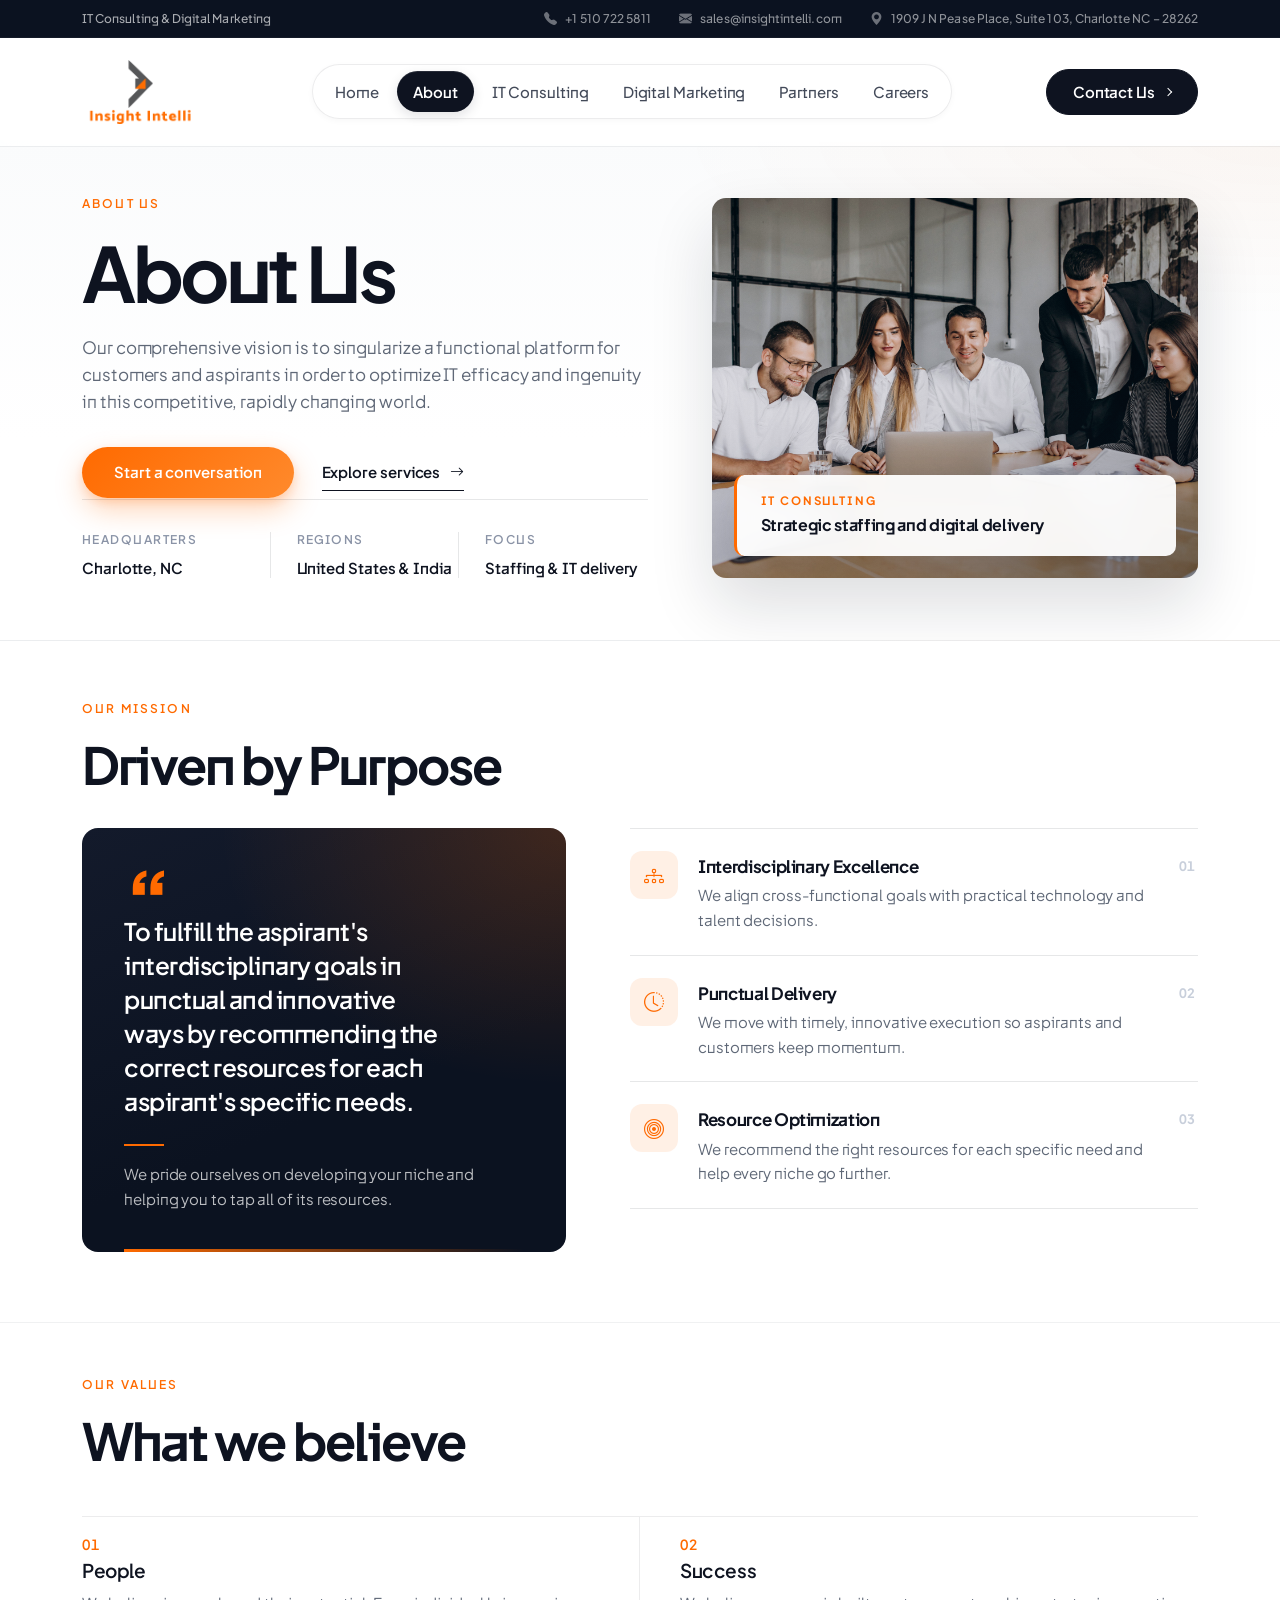
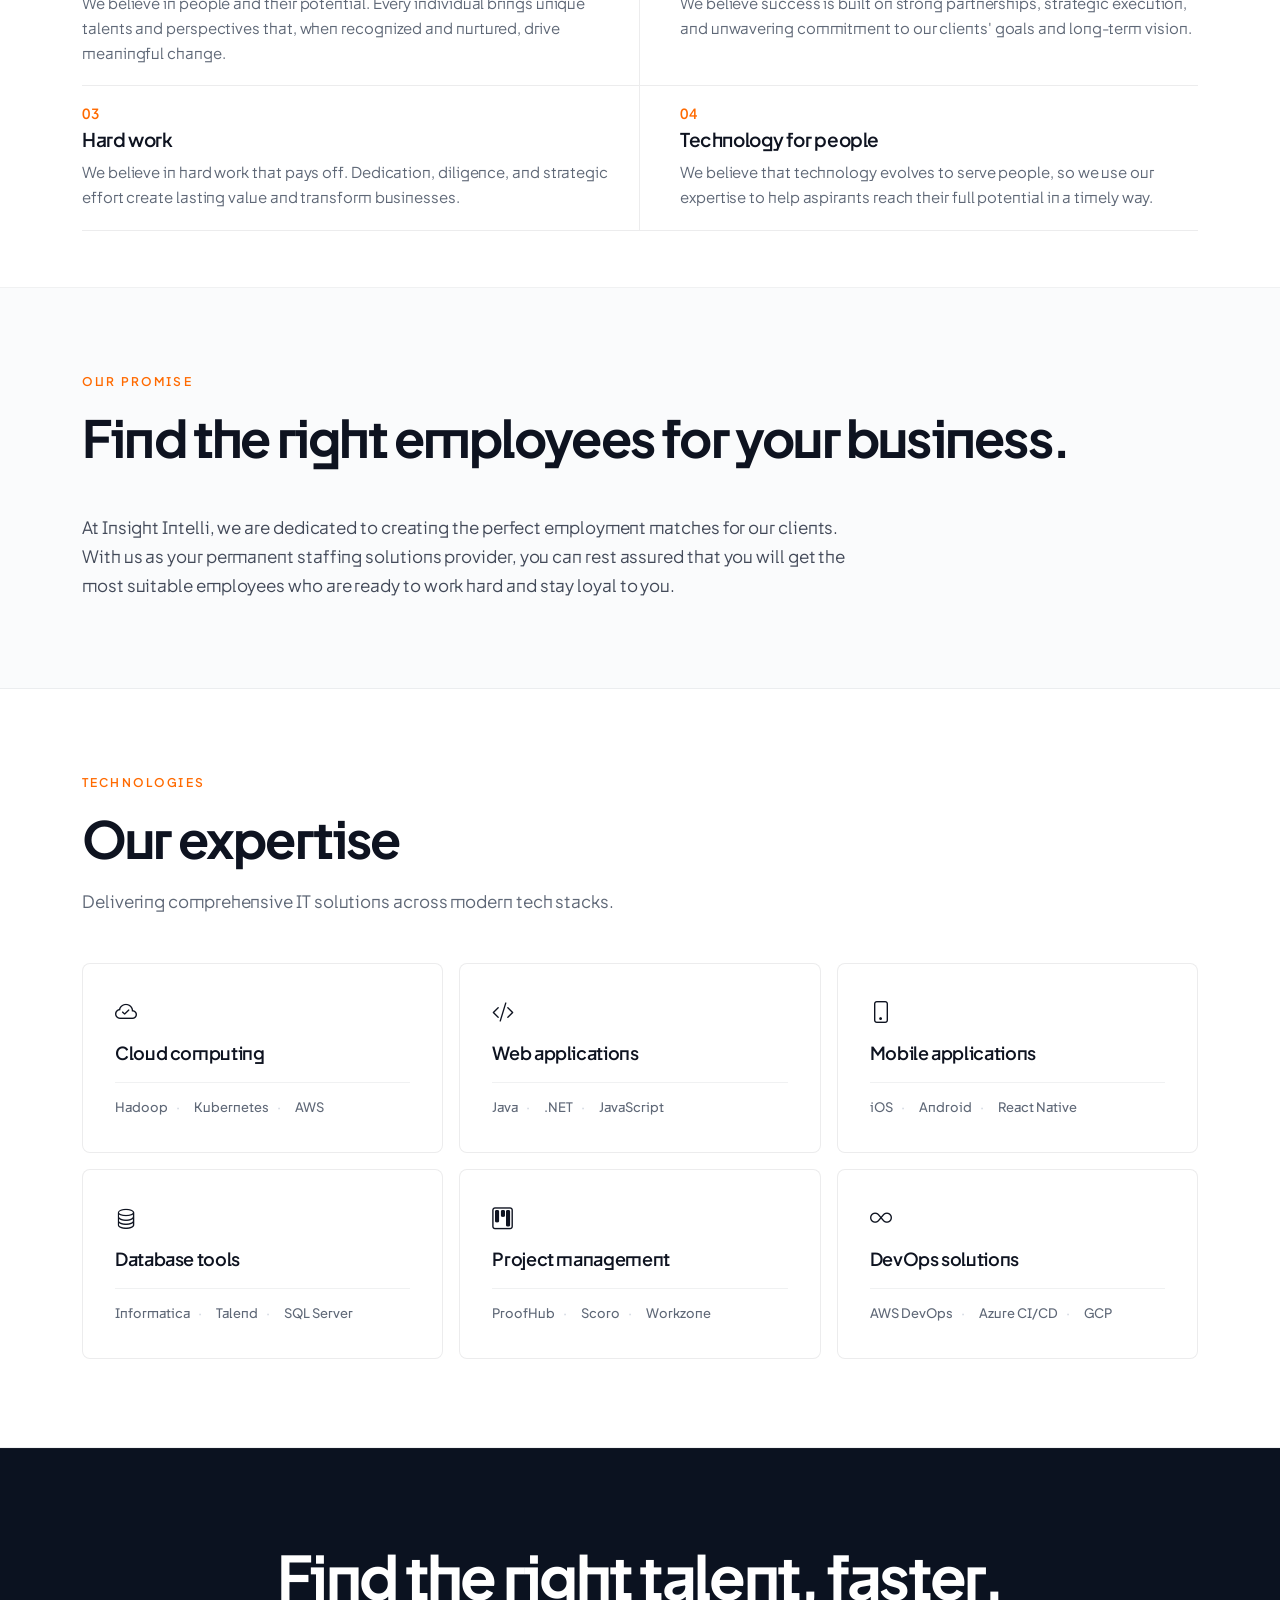
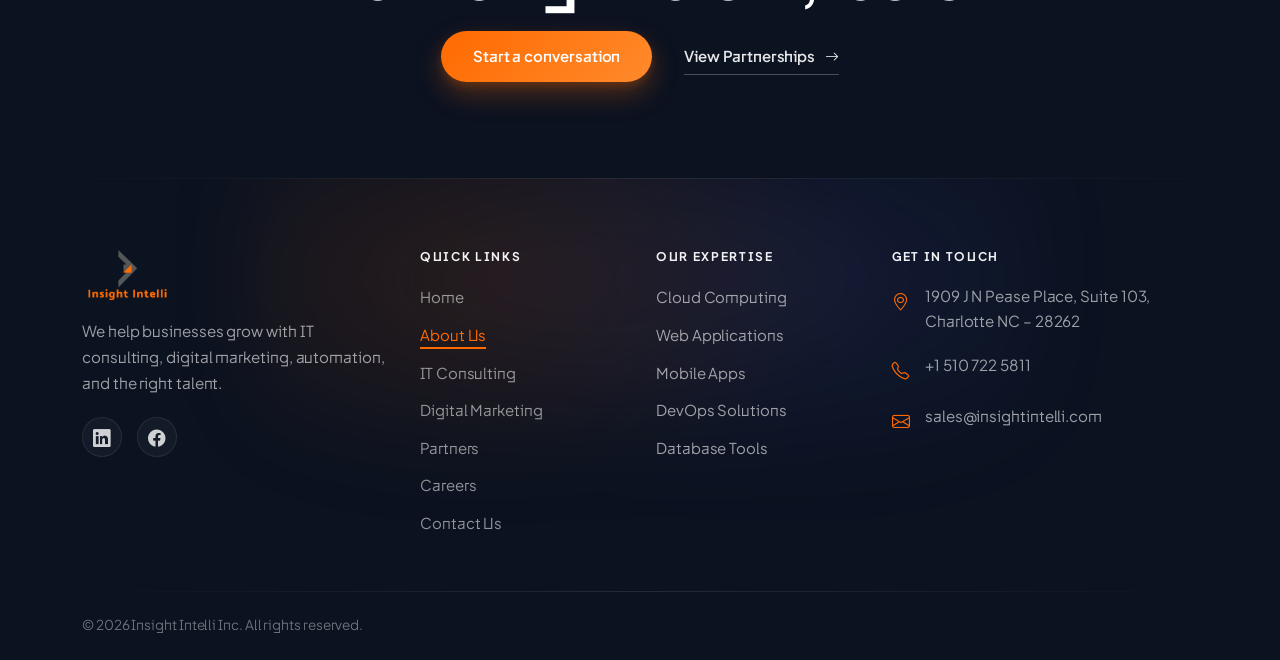
==== commit a93b93e0: "feat: update footer branding text to reflect IT consulting and digital marketing services" ====
--- a/about.html
+++ b/about.html
@@ -439,9 +439,8 @@
             <img src="images/logo.png" alt="Insight Intelli" width="200" height="60" />
           </a>
           <p class="footer-brand-text">
-            Empowering businesses through strategic staffing and innovative
-            digital solutions. We bridge the gap between world-class talent
-            and opportunity.
+            We help businesses grow with IT consulting, digital marketing,
+            automation, and the right talent.
           </p>
           <div class="footer-social">
             <a href="https://www.linkedin.com/company/insightintelli-inc./" target="_blank" rel="noopener"
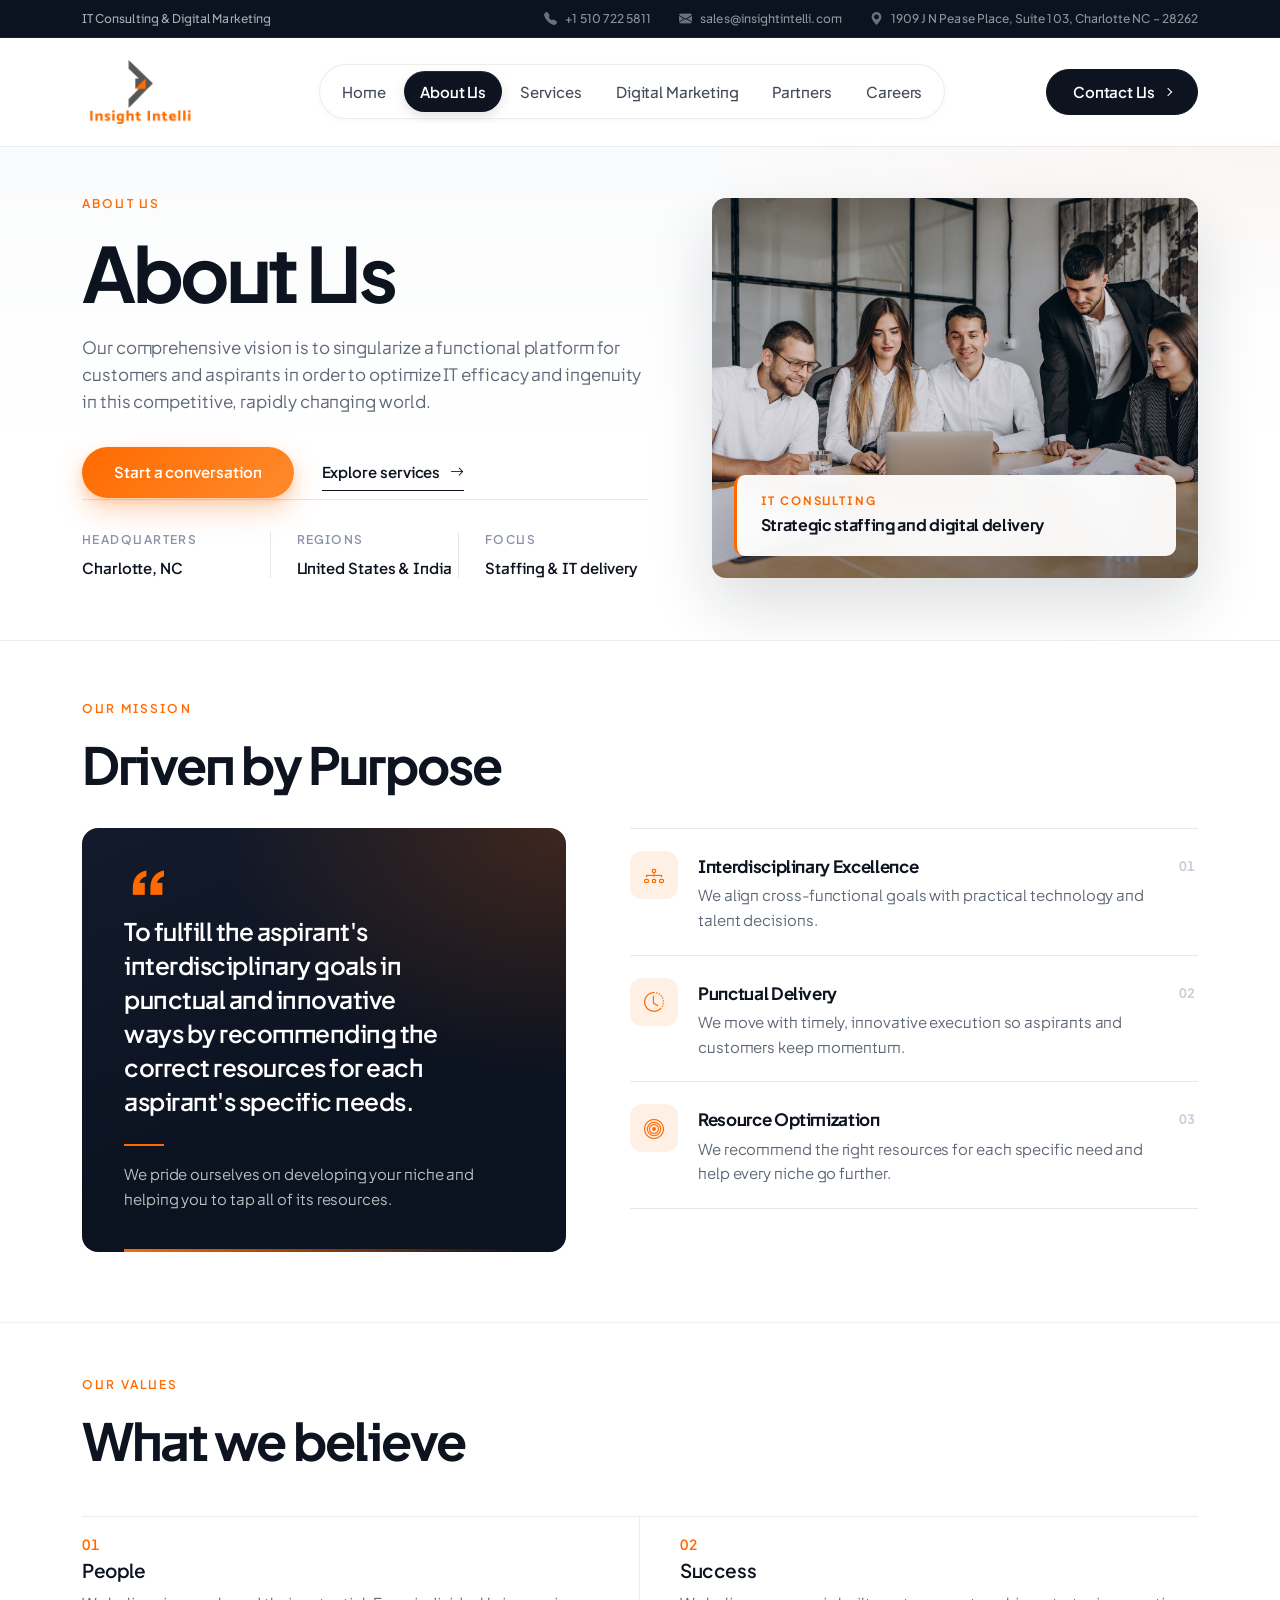
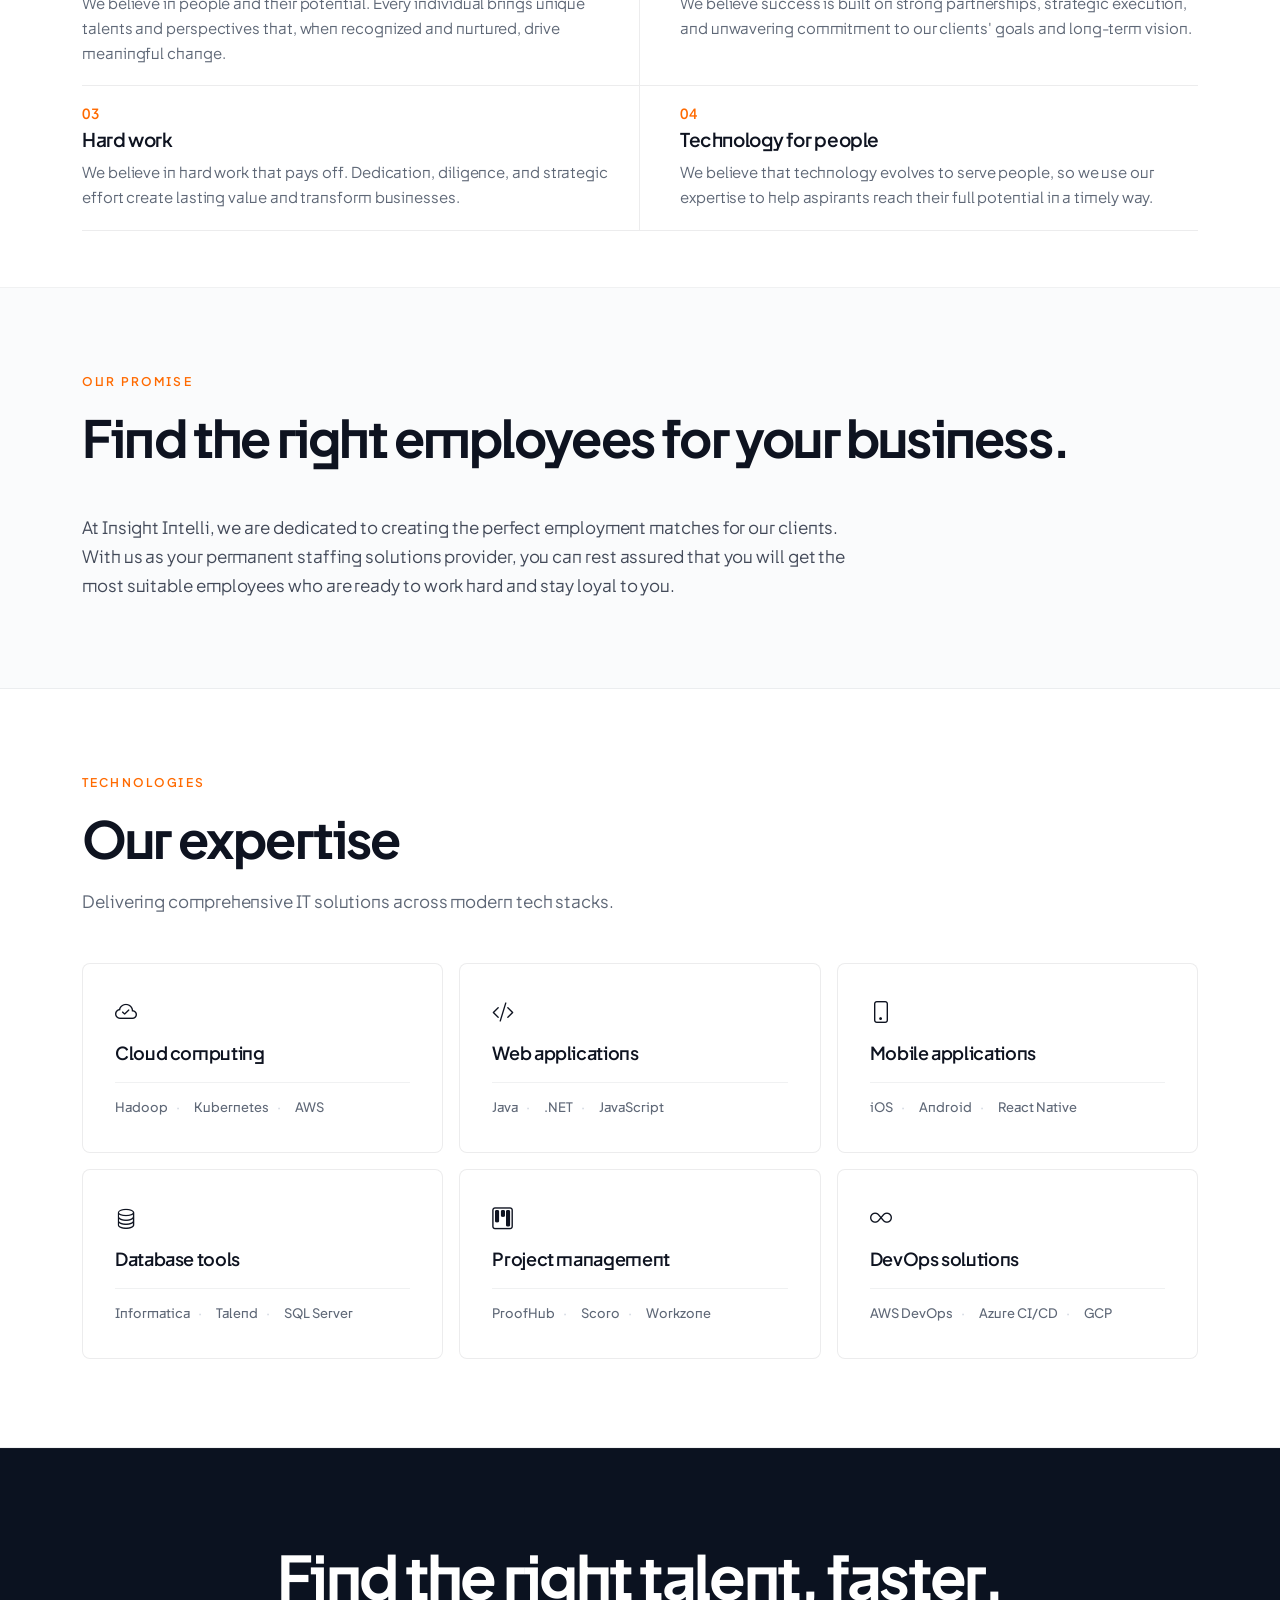
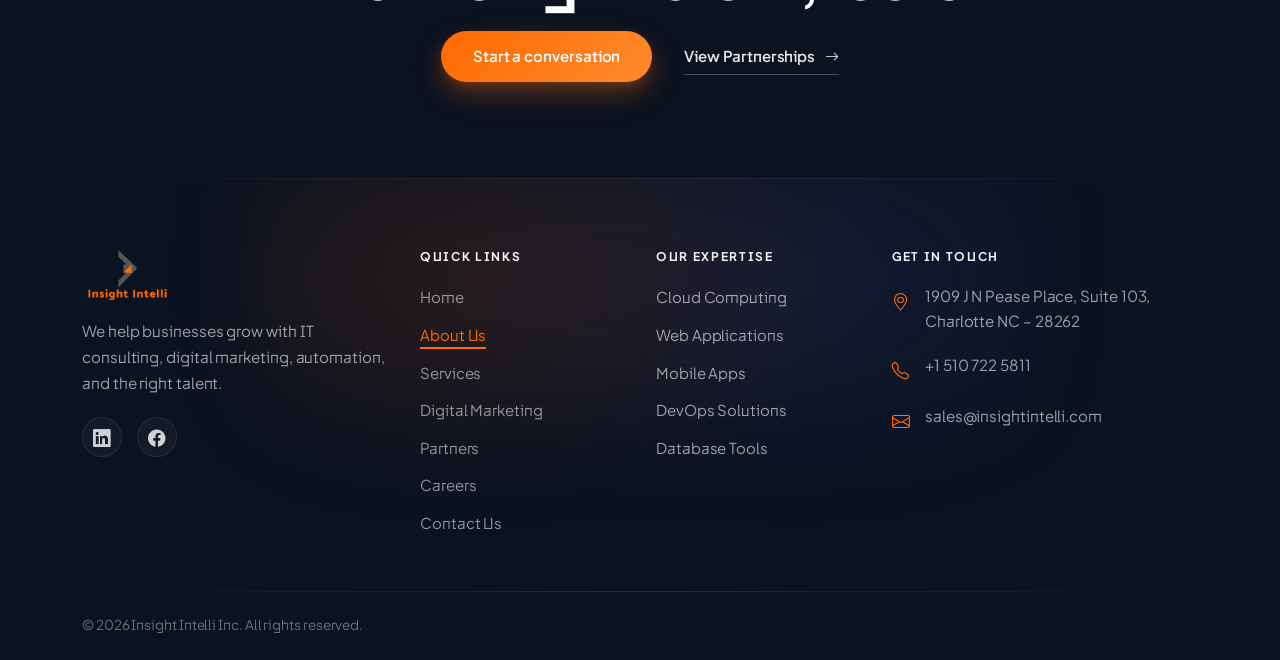
==== commit 617870e4: "Add digital marketing services page with SEO, PPC, and social media details" ====
--- a/about.html
+++ b/about.html
@@ -130,13 +130,13 @@
               <a class="nav-link" href="index.html">Home</a>
             </li>
             <li class="nav-item">
-              <a class="nav-link active" href="about.html">About</a>
+              <a class="nav-link active" aria-current="page" href="about.html">About Us</a>
             </li>
             <li class="nav-item">
-              <a class="nav-link" href="services.html">IT Consulting</a>
+              <a class="nav-link" href="services.html">Services</a>
             </li>
             <li class="nav-item">
-              <a class="nav-link" href="digital-marketing.html">Digital Marketing</a>
+              <a class="nav-link" href="services/digital-marketing.html">Digital Marketing</a>
             </li>
             <li class="nav-item">
               <a class="nav-link" href="partners.html">Partners</a>
@@ -456,8 +456,8 @@
           <ul class="footer-links">
             <li><a href="index.html">Home</a></li>
             <li><a href="about.html">About Us</a></li>
-            <li><a href="services.html">IT Consulting</a></li>
-            <li><a href="digital-marketing.html">Digital Marketing</a></li>
+            <li><a href="services.html">Services</a></li>
+            <li><a href="services/digital-marketing.html">Digital Marketing</a></li>
             <li><a href="partners.html">Partners</a></li>
             <li><a href="careers.html">Careers</a></li>
             <li><a href="contact.html">Contact Us</a></li>
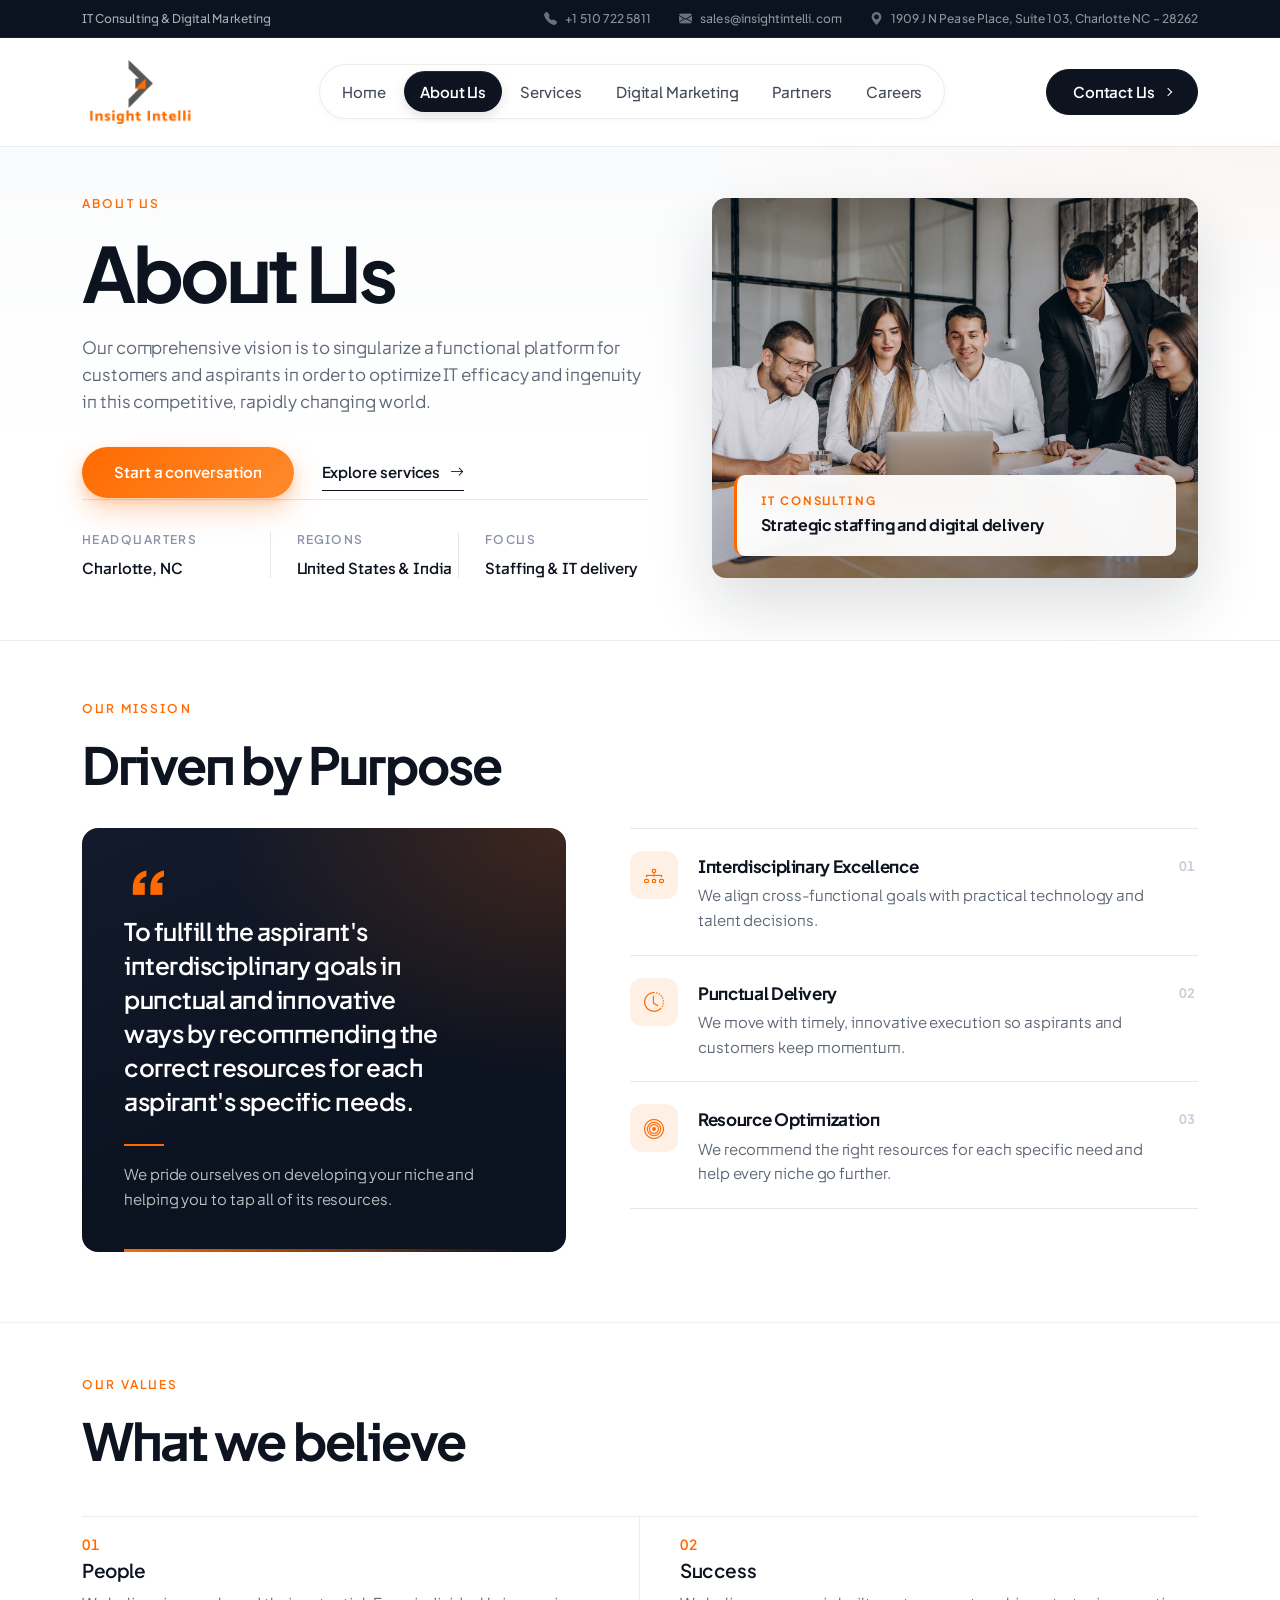
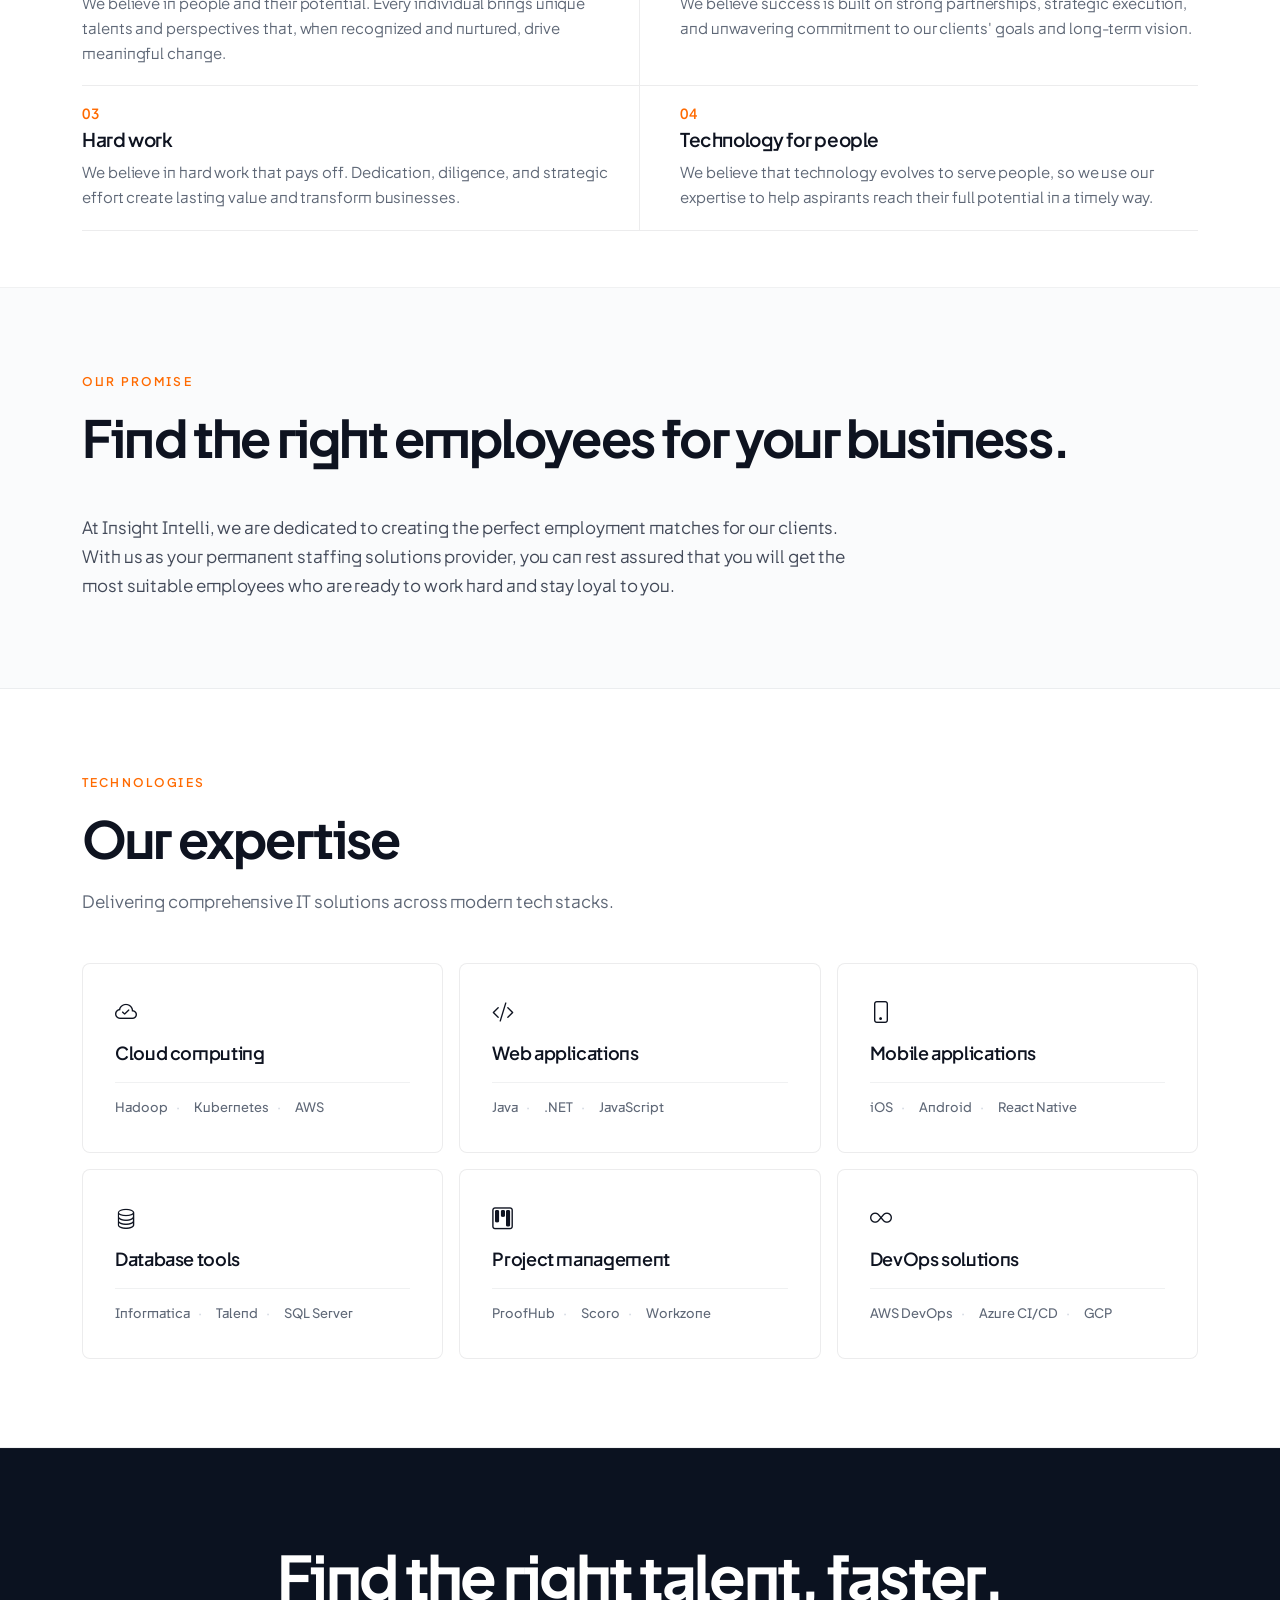
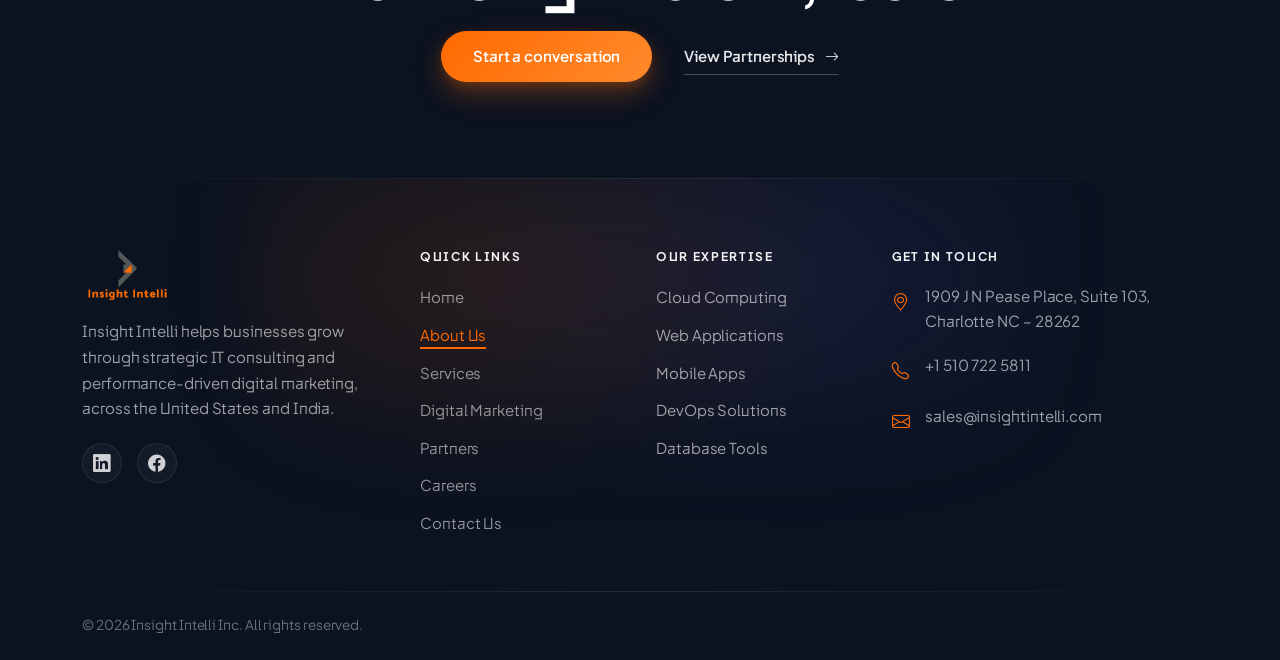
==== commit 8eb0540e: "feat: update footer branding text across multiple pages to emphasize strategic IT consulting and per" ====
--- a/about.html
+++ b/about.html
@@ -439,8 +439,9 @@
             <img src="images/logo.png" alt="Insight Intelli" width="200" height="60" />
           </a>
           <p class="footer-brand-text">
-            We help businesses grow with IT consulting, digital marketing,
-            automation, and the right talent.
+            Insight Intelli helps businesses grow through strategic IT
+            consulting and performance-driven digital marketing, across the
+            United States and India.
           </p>
           <div class="footer-social">
             <a href="https://www.linkedin.com/company/insightintelli-inc./" target="_blank" rel="noopener"
